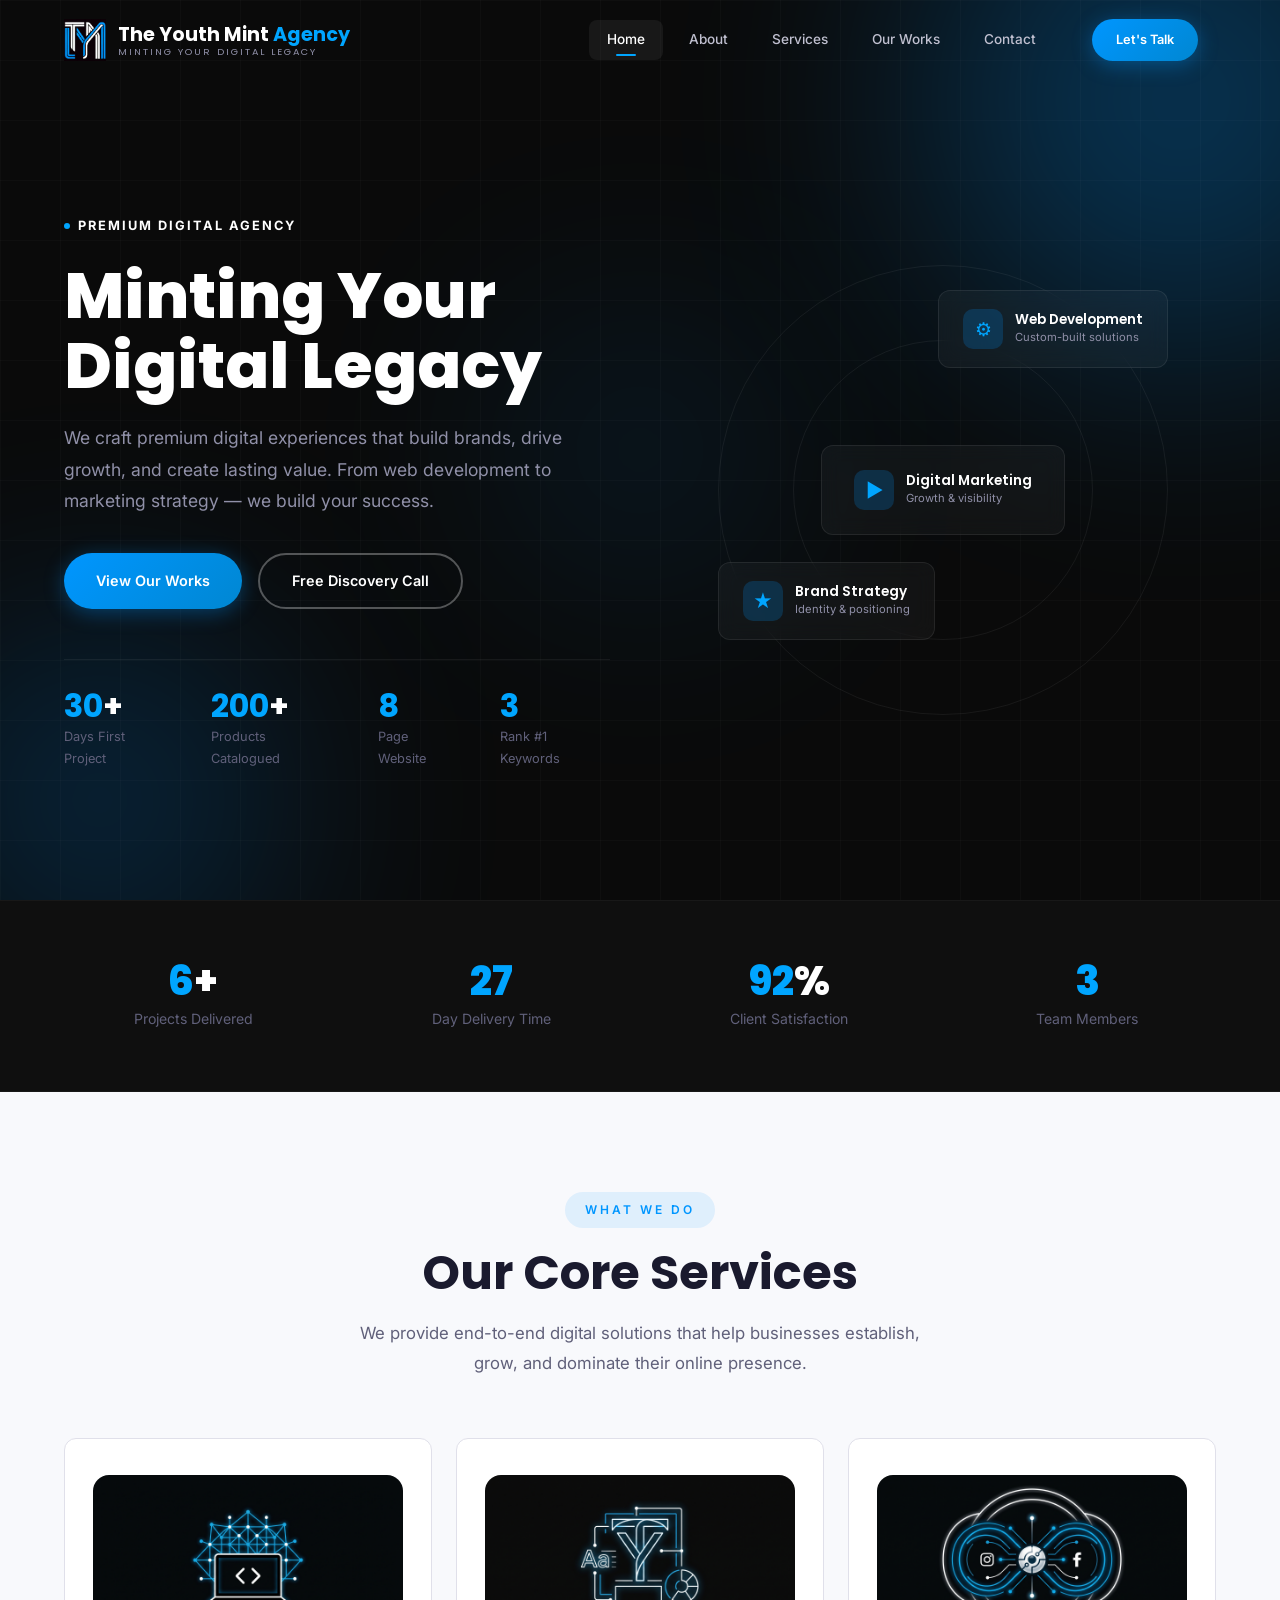
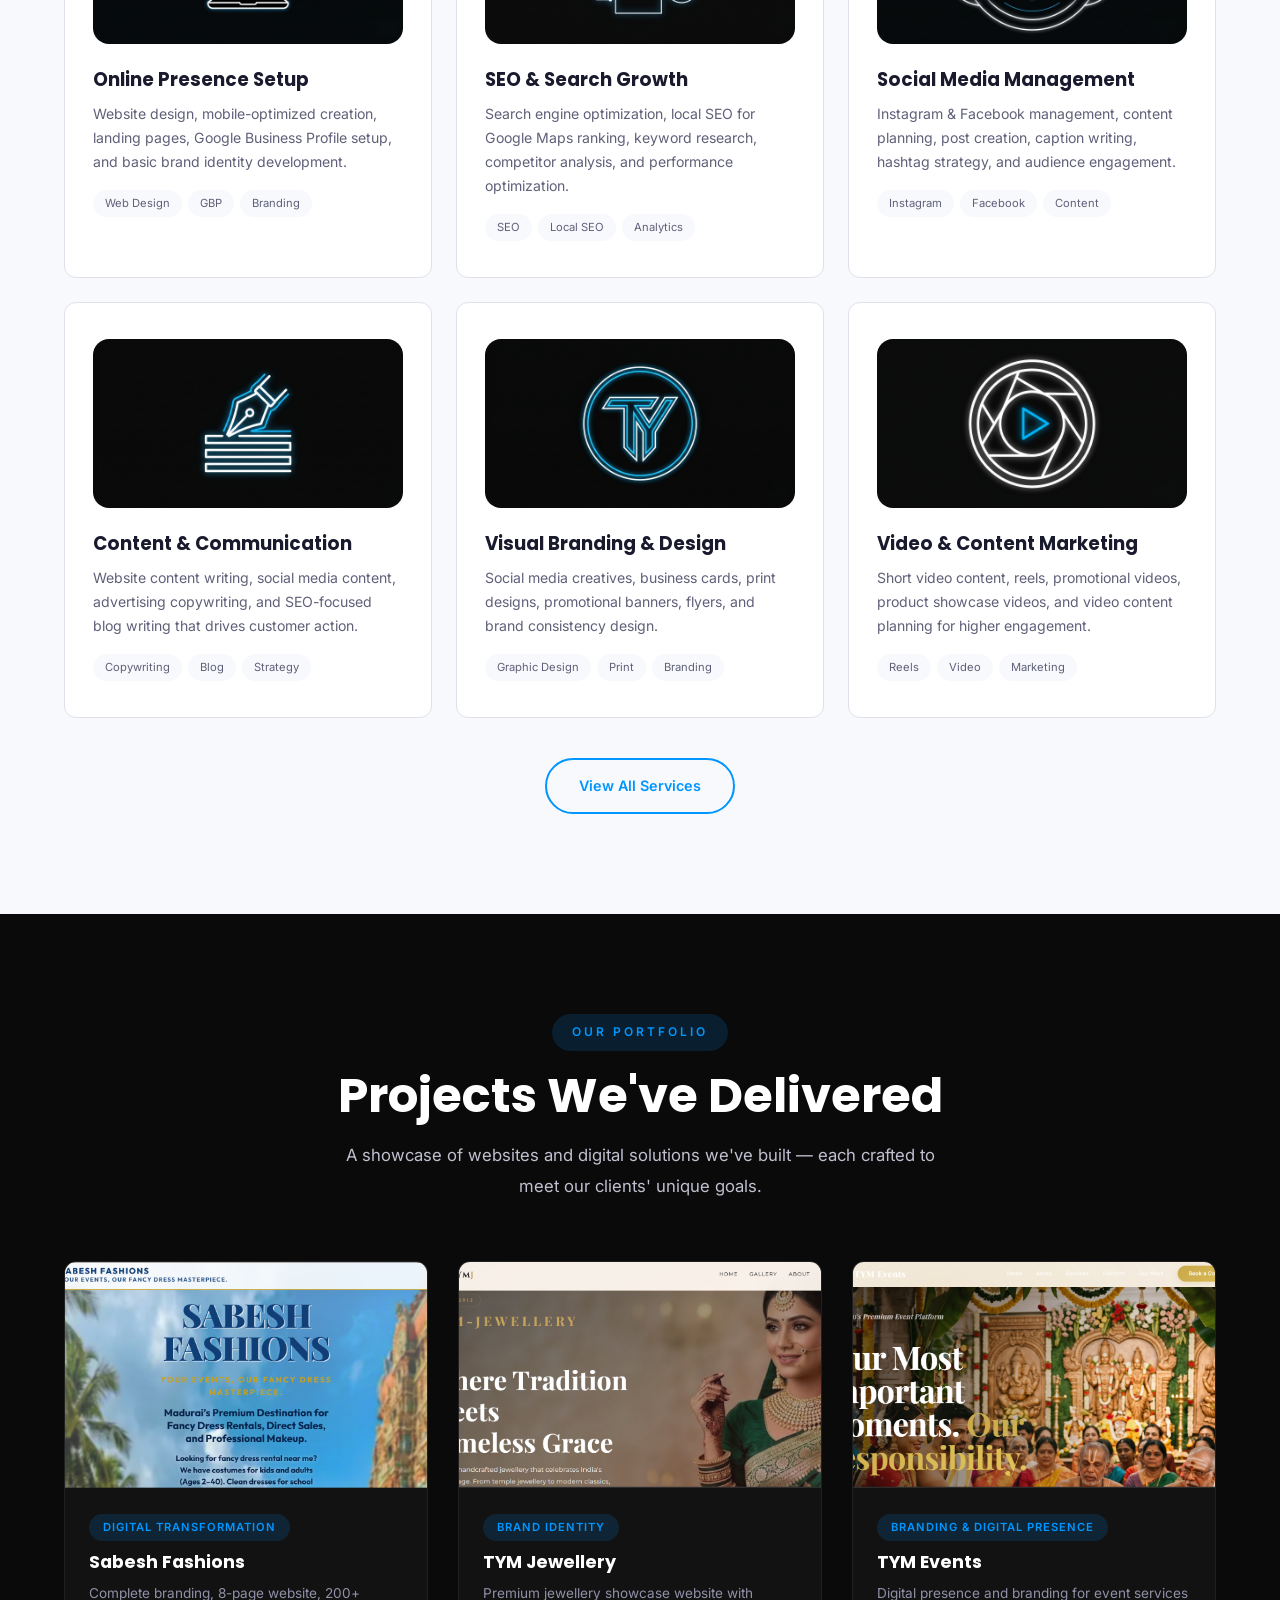
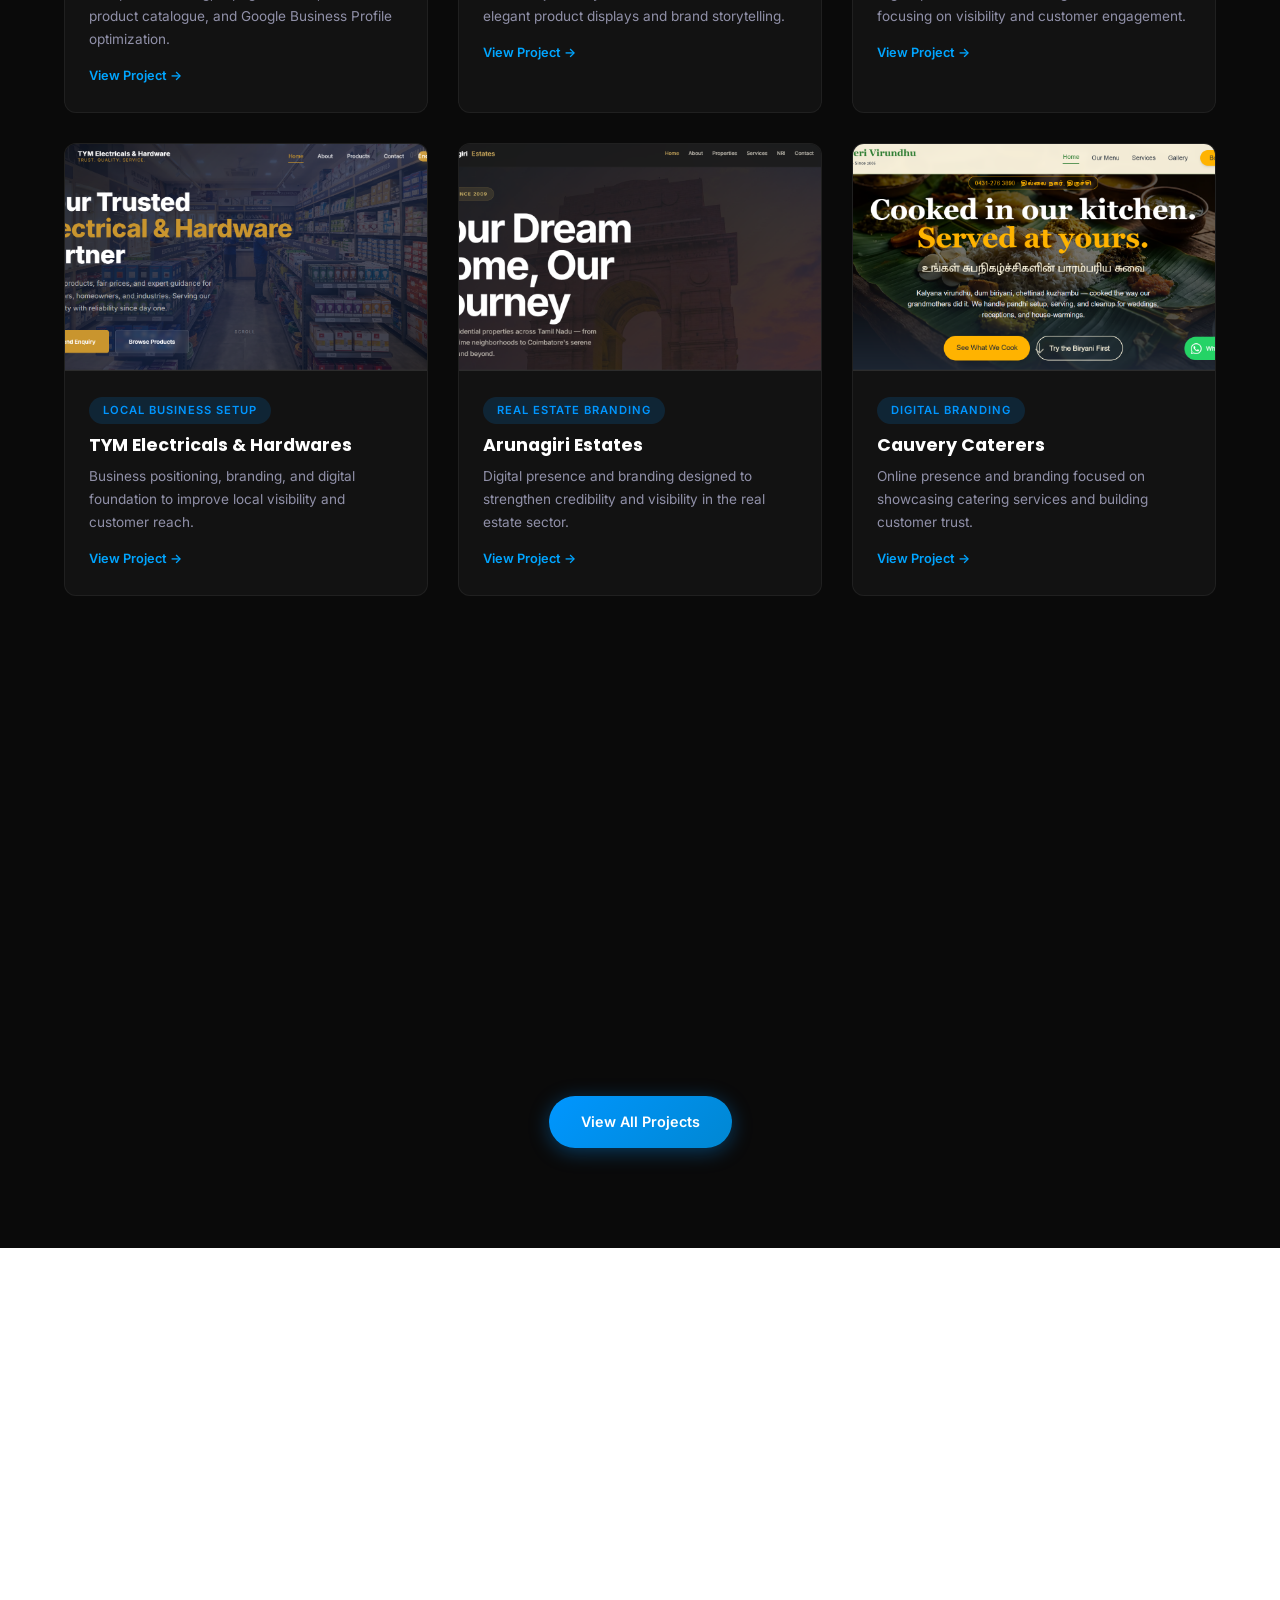
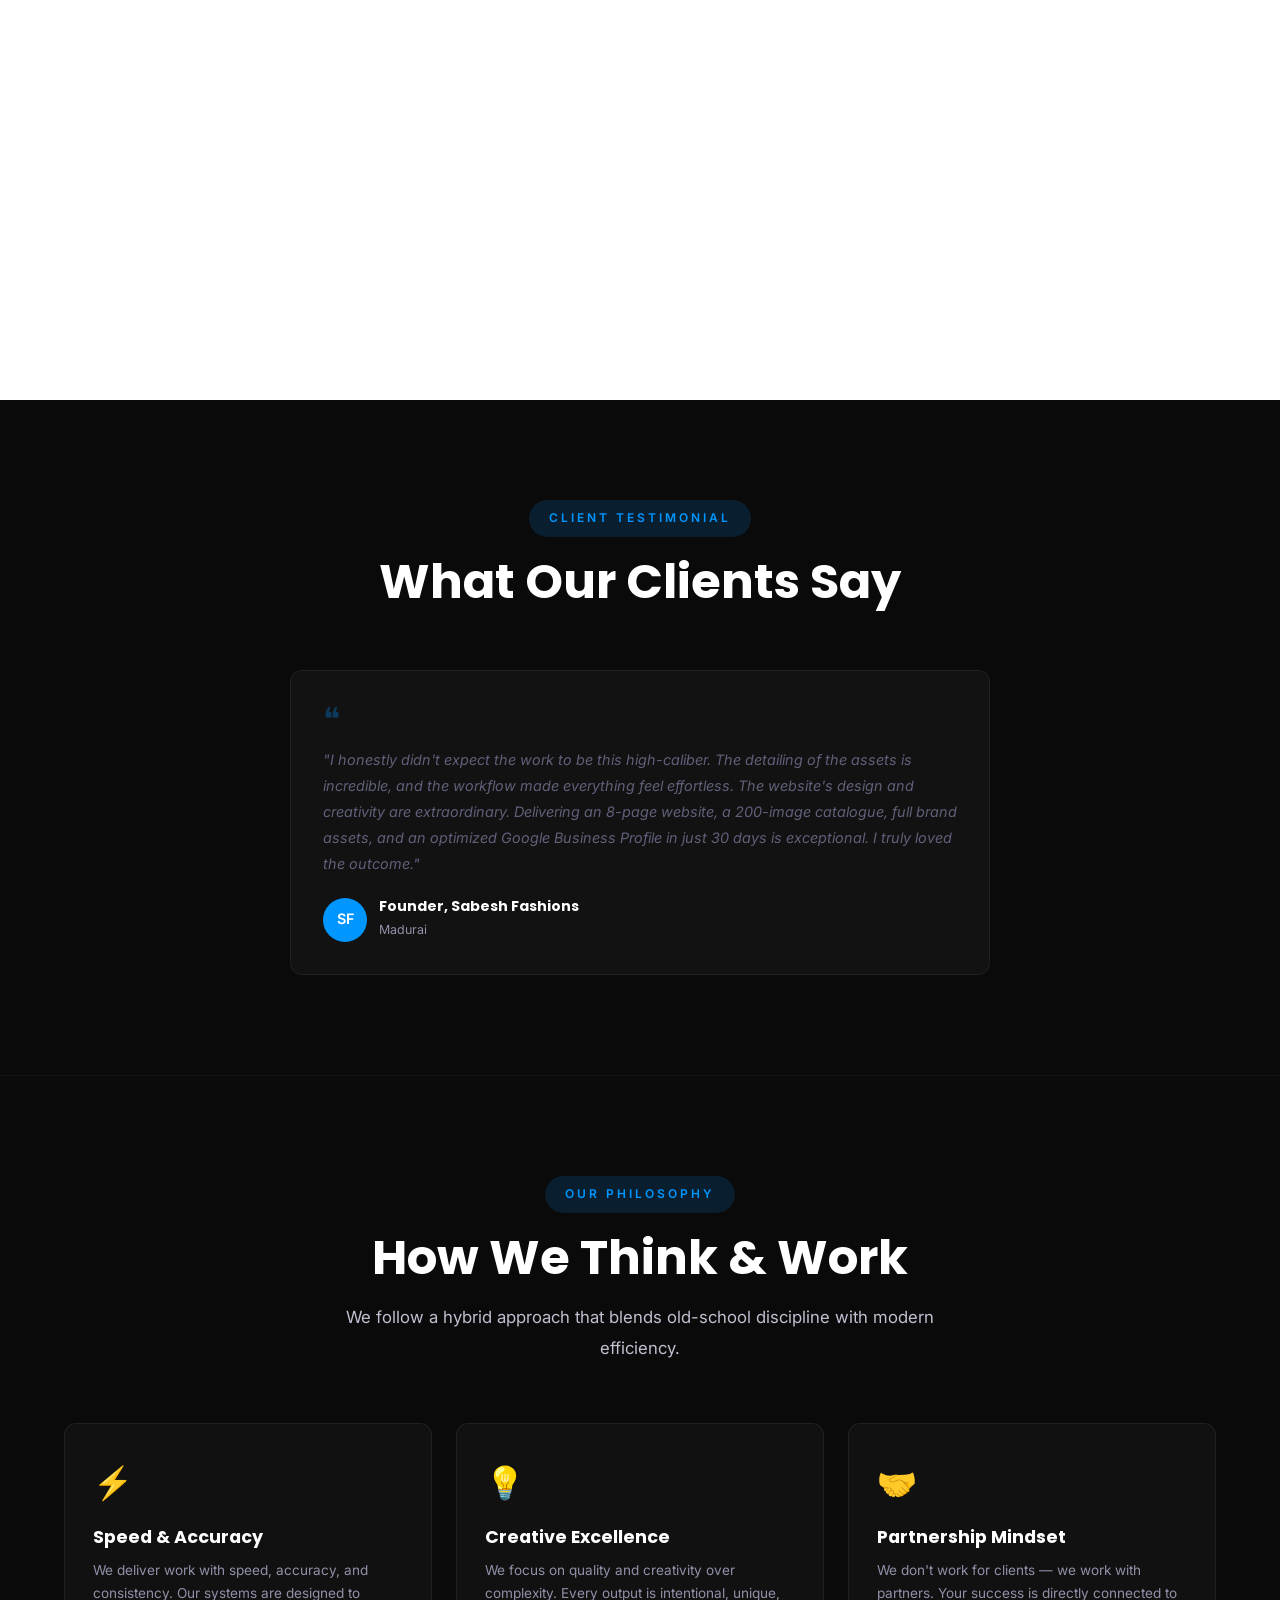
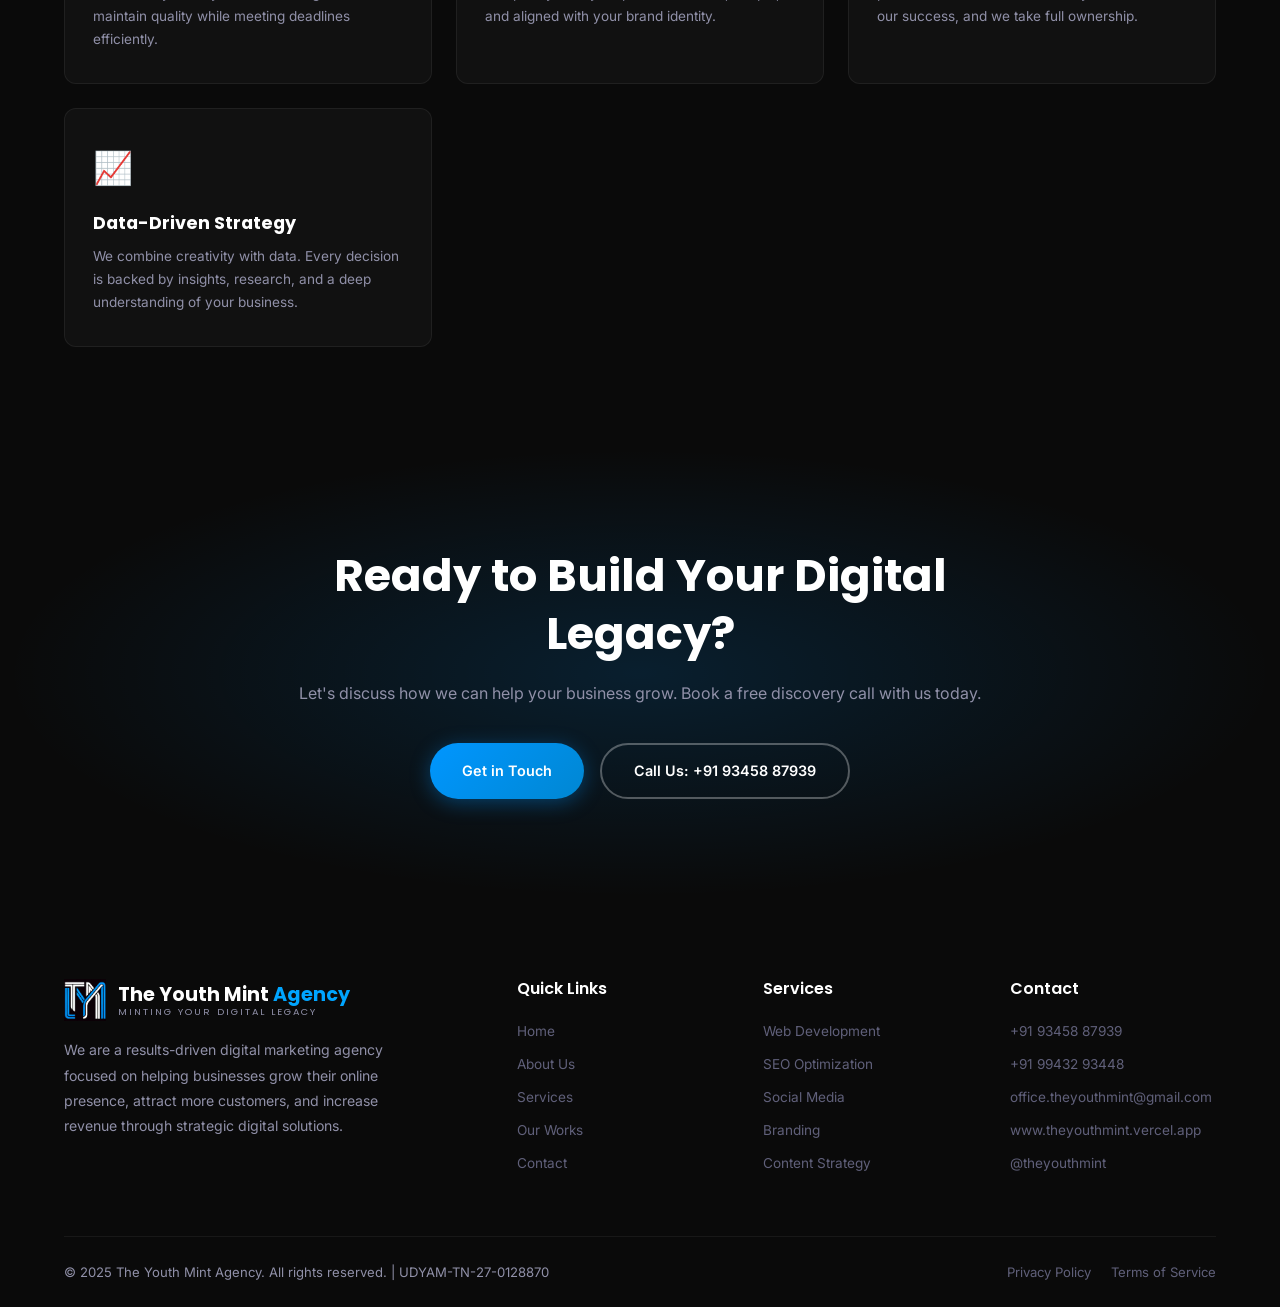
==== index.html @ 3af87781 "First Commit" ====
<!DOCTYPE html>
<html lang="en">
<head>
  <meta charset="UTF-8">
  <meta name="viewport" content="width=device-width, initial-scale=1.0">
  <title>The Youth Mint Agency | Minting Your Digital Legacy</title>
  <meta name="description" content="The Youth Mint Agency - Premium digital marketing, web development, branding, and SEO services. Minting your digital legacy with strategy and creativity.">
  <link rel="preconnect" href="https://fonts.googleapis.com">
  <link rel="preconnect" href="https://fonts.gstatic.com" crossorigin>
  <link href="https://fonts.googleapis.com/css2?family=Inter:wght@400;500;600;700&family=Poppins:wght@600;700;800&display=swap" rel="stylesheet">
  <link rel="stylesheet" href="css/style.css">
  <link rel="icon" href="images/favicon.png" type="image/png">
</head>
<body>

  <!-- Navigation -->
  <nav class="navbar" role="navigation" aria-label="Main navigation">
    <div class="container">
      <a href="index.html" class="nav-logo">
        <img src="images/tym-agency-logo.png" alt="The Youth Mint Agency Logo">
        <div class="nav-logo-text">
          The Youth Mint <span>Agency</span>
          <small>Minting Your Digital Legacy</small>
        </div>
      </a>
      <div class="nav-links">
        <a href="index.html" class="active">Home</a>
        <a href="about.html">About</a>
        <a href="services.html">Services</a>
        <a href="works.html">Our Works</a>
        <a href="contact.html">Contact</a>
        <a href="contact.html" class="nav-cta"><span class="btn btn-primary">Let's Talk</span></a>
      </div>
      <button class="nav-toggle" aria-label="Toggle navigation menu">
        <span></span>
        <span></span>
        <span></span>
      </button>
    </div>
  </nav>

  <!-- Hero Section -->
  <section class="hero" id="home">
    <div class="hero-bg">
      <div class="gradient-orb"></div>
      <div class="gradient-orb"></div>
      <div class="gradient-orb"></div>
    </div>
    <div class="hero-grid-overlay"></div>
    <div class="container">
      <div class="hero-content">
        <div class="hero-badge">
          <span class="dot"></span>
          Premium Digital Agency
        </div>
        <h1 class="hero-title">
          Minting Your<br>
          <span class="highlight">Digital Legacy</span>
        </h1>
        <p class="hero-desc">
          We craft premium digital experiences that build brands, drive growth, and create lasting value. From web development to marketing strategy — we build your success.
        </p>
        <div class="hero-actions">
          <a href="works.html" class="btn btn-primary">View Our Works</a>
          <a href="contact.html" class="btn btn-secondary">Free Discovery Call</a>
        </div>
        <div class="hero-stats">
          <div class="hero-stat">
            <h3><span class="count" data-target="30">0</span>+</h3>
            <p>Days First Project</p>
          </div>
          <div class="hero-stat">
            <h3><span class="count" data-target="200">0</span>+</h3>
            <p>Products Catalogued</p>
          </div>
          <div class="hero-stat">
            <h3><span class="count" data-target="8">0</span></h3>
            <p>Page Website</p>
          </div>
          <div class="hero-stat">
            <h3><span class="count" data-target="3">0</span></h3>
            <p>Rank #1 Keywords</p>
          </div>
        </div>
      </div>
      <div class="hero-visual">
        <div class="hero-visual-inner">
          <div class="hero-circle"></div>
          <div class="hero-circle"></div>
          <div class="floating-cards">
            <div class="floating-card">
              <div class="icon">&#9881;</div>
              <div class="info">
                <h4>Web Development</h4>
                <p>Custom-built solutions</p>
              </div>
            </div>
            <div class="floating-card">
              <div class="icon">&#9733;</div>
              <div class="info">
                <h4>Brand Strategy</h4>
                <p>Identity & positioning</p>
              </div>
            </div>
            <div class="floating-card">
              <div class="icon">&#9654;</div>
              <div class="info">
                <h4>Digital Marketing</h4>
                <p>Growth & visibility</p>
              </div>
            </div>
          </div>
        </div>
      </div>
    </div>
  </section>

  <!-- Stats Strip -->
  <section class="stats-strip">
    <div class="container">
      <div class="stats-grid">
        <div class="stat-item">
          <h3><span class="stat-number" data-target="7">0</span>+</h3>
          <p>Projects Delivered</p>
        </div>
        <div class="stat-item">
          <h3><span class="stat-number" data-target="30">0</span></h3>
          <p>Day Delivery Time</p>
        </div>
        <div class="stat-item">
          <h3><span class="stat-number" data-target="100">0</span>%</h3>
          <p>Client Satisfaction</p>
        </div>
        <div class="stat-item">
          <h3><span class="stat-number" data-target="4">0</span></h3>
          <p>Team Members</p>
        </div>
      </div>
    </div>
  </section>

  <!-- Services Overview -->
  <section class="section section-light" id="services-preview">
    <div class="container">
      <div class="section-header">
        <span class="section-tag">What We Do</span>
        <h2 class="section-title">Our Core Services</h2>
        <p class="section-subtitle">We provide end-to-end digital solutions that help businesses establish, grow, and dominate their online presence.</p>
      </div>
      <div class="services-grid">
        <div class="service-card animate">
          <div class="service-icon"><img src="images/service-web.png" alt="Web Development" style="width:100%;height:auto;display:block;"></div>
          <h3>Online Presence Setup</h3>
          <p>Website design, mobile-optimized creation, landing pages, Google Business Profile setup, and basic brand identity development.</p>
          <div class="service-tags">
            <span>Web Design</span>
            <span>GBP</span>
            <span>Branding</span>
          </div>
        </div>
        <div class="service-card animate">
          <div class="service-icon"><img src="images/service-seo.png" alt="SEO" style="width:100%;height:auto;display:block;"></div>
          <h3>SEO & Search Growth</h3>
          <p>Search engine optimization, local SEO for Google Maps ranking, keyword research, competitor analysis, and performance optimization.</p>
          <div class="service-tags">
            <span>SEO</span>
            <span>Local SEO</span>
            <span>Analytics</span>
          </div>
        </div>
        <div class="service-card animate">
          <div class="service-icon"><img src="images/service-social.png" alt="Social Media" style="width:100%;height:auto;display:block;"></div>
          <h3>Social Media Management</h3>
          <p>Instagram & Facebook management, content planning, post creation, caption writing, hashtag strategy, and audience engagement.</p>
          <div class="service-tags">
            <span>Instagram</span>
            <span>Facebook</span>
            <span>Content</span>
          </div>
        </div>
        <div class="service-card animate">
          <div class="service-icon"><img src="images/service-content.png" alt="Content Strategy" style="width:100%;height:auto;display:block;"></div>
          <h3>Content & Communication</h3>
          <p>Website content writing, social media content, advertising copywriting, and SEO-focused blog writing that drives customer action.</p>
          <div class="service-tags">
            <span>Copywriting</span>
            <span>Blog</span>
            <span>Strategy</span>
          </div>
        </div>
        <div class="service-card animate">
          <div class="service-icon"><img src="images/service-branding.png" alt="Branding" style="width:100%;height:auto;display:block;"></div>
          <h3>Visual Branding & Design</h3>
          <p>Social media creatives, business cards, print designs, promotional banners, flyers, and brand consistency design.</p>
          <div class="service-tags">
            <span>Graphic Design</span>
            <span>Print</span>
            <span>Branding</span>
          </div>
        </div>
        <div class="service-card animate">
          <div class="service-icon"><img src="images/service-video.png" alt="Video Marketing" style="width:100%;height:auto;display:block;"></div>
          <h3>Video & Content Marketing</h3>
          <p>Short video content, reels, promotional videos, product showcase videos, and video content planning for higher engagement.</p>
          <div class="service-tags">
            <span>Reels</span>
            <span>Video</span>
            <span>Marketing</span>
          </div>
        </div>
      </div>
      <div style="text-align: center; margin-top: 40px;">
        <a href="services.html" class="btn btn-outline">View All Services</a>
      </div>
    </div>
  </section>

  <!-- Projects Preview -->
  <section class="section section-dark">
    <div class="container">
      <div class="section-header">
        <span class="section-tag">Our Portfolio</span>
        <h2 class="section-title">Projects We've Delivered</h2>
        <p class="section-subtitle">A showcase of websites and digital solutions we've built — each crafted to meet our clients' unique goals.</p>
      </div>
      <div class="works-grid">

        <a href="https://sabeshfashions.in/" target="_blank" rel="noopener" class="work-card animate" style="display:block;text-decoration:none;color:inherit;">
          <div class="work-card-image">
            <img src="images/project-sabesh.png" alt="Sabesh Fashions">
          </div>
          <div class="work-card-body">
            <span class="work-category">Digital Transformation</span>
            <h3>Sabesh Fashions</h3>
            <p>Complete branding, 8-page website, 200+ product catalogue, and Google Business Profile optimization.</p>
            <span class="project-link">View Project &rarr;</span>
          </div>
        </a>

        <a href="https://tym-jewels.vercel.app/" target="_blank" rel="noopener" class="work-card animate" style="display:block;text-decoration:none;color:inherit;">
          <div class="work-card-image">
            <img src="images/project-tymjewellery.png" alt="TYM Jewellery">
          </div>
          <div class="work-card-body">
            <span class="work-category">Brand Identity</span>
            <h3>TYM Jewellery</h3>
            <p>Premium jewellery showcase website with elegant product displays and brand storytelling.</p>
            <span class="project-link">View Project &rarr;</span>
          </div>
        </a>

        <a href="https://tym-events-2026.vercel.app/" target="_blank" rel="noopener" class="work-card animate" style="display:block;text-decoration:none;color:inherit;">
          <div class="work-card-image">
            <img src="images/project-tymevents.png" alt="TYM Events">
          </div>
          <div class="work-card-body">
            <span class="work-category">Branding &amp; Digital Presence</span>
            <h3>TYM Events</h3>
            <p>Digital presence and branding for event services focusing on visibility and customer engagement.</p>
            <span class="project-link">View Project &rarr;</span>
          </div>
        </a>

        <a href="https://tym-hardware.vercel.app/" target="_blank" rel="noopener" class="work-card animate" style="display:block;text-decoration:none;color:inherit;">
          <div class="work-card-image">
            <img src="images/project-electricals.png" alt="TYM Electricals &amp; Hardwares">
          </div>
          <div class="work-card-body">
            <span class="work-category">Local Business Setup</span>
            <h3>TYM Electricals &amp; Hardwares</h3>
            <p>Business positioning, branding, and digital foundation to improve local visibility and customer reach.</p>
            <span class="project-link">View Project &rarr;</span>
          </div>
        </a>

        <a href="https://arunagiri-estates.vercel.app/" target="_blank" rel="noopener" class="work-card animate" style="display:block;text-decoration:none;color:inherit;">
          <div class="work-card-image">
            <img src="images/project-arunagiri.png" alt="Arunagiri Estates">
          </div>
          <div class="work-card-body">
            <span class="work-category">Real Estate Branding</span>
            <h3>Arunagiri Estates</h3>
            <p>Digital presence and branding designed to strengthen credibility and visibility in the real estate sector.</p>
            <span class="project-link">View Project &rarr;</span>
          </div>
        </a>

        <a href="https://tier1-silk.vercel.app/" target="_blank" rel="noopener" class="work-card animate" style="display:block;text-decoration:none;color:inherit;">
          <div class="work-card-image">
            <img src="images/project-kaveri.png" alt="Cauvery Caterers">
          </div>
          <div class="work-card-body">
            <span class="work-category">Digital Branding</span>
            <h3>Cauvery Caterers</h3>
            <p>Online presence and branding focused on showcasing catering services and building customer trust.</p>
            <span class="project-link">View Project &rarr;</span>
          </div>
        </a>

        <a href="https://multicuisine-restaurant.vercel.app/" target="_blank" rel="noopener" class="work-card animate" style="display:block;text-decoration:none;color:inherit;">
          <div class="work-card-image">
            <img src="images/project-restaurant.png" alt="Multi-Cuisine Restaurant">
          </div>
          <div class="work-card-body">
            <span class="work-category">Marketing Strategy</span>
            <h3>Multi-Cuisine Restaurant</h3>
            <p>Brand-focused digital solutions for improved online discoverability and customer engagement.</p>
            <span class="project-link">View Project &rarr;</span>
          </div>
        </a>

        <a href="https://elias-portfolio-zeta.vercel.app/" target="_blank" rel="noopener" class="work-card animate" style="display:block;text-decoration:none;color:inherit;">
          <div class="work-card-image">
            <img src="images/project-portfolio.png" alt="Elias Portfolio">
          </div>
          <div class="work-card-body">
            <span class="work-category">Personal Branding</span>
            <h3>Elias Portfolio</h3>
            <p>Personal portfolio website showcasing skills, projects, and professional identity.</p>
            <span class="project-link">View Project &rarr;</span>
          </div>
        </a>

      </div>
      <div style="text-align:center;margin-top:40px;">
        <a href="works.html" class="btn btn-primary">View All Projects</a>
      </div>
    </div>
  </section>

  <!-- About Preview -->
  <section class="section">
    <div class="container">
      <div class="about-grid">
        <div class="about-image animate-left">
          <img src="images/about-hero-page.jpg" alt="The Youth Mint Agency">
          <div class="about-image-overlay"></div>
          <div class="experience-badge">
            <h3>2025</h3>
            <p>Founded with Purpose</p>
          </div>
        </div>
        <div class="about-text animate-right">
          <span class="section-tag">About Us</span>
          <h2>We Build Brands That Matter</h2>
          <p>
            We are a results-driven digital marketing agency focused on helping businesses grow their online presence, attract more customers, and increase revenue through strategic digital solutions.
          </p>
          <p>
            Our journey began with a simple but uncompromising belief: <strong>talent matters more than titles.</strong> We combine modern opportunities with old-school economic principles — where individuals take ownership, contribute to each other's growth, and build sustainable ecosystems together.
          </p>
          <div class="about-features">
            <div class="about-feature"><span class="check">&#10003;</span> Partnership-Driven Approach</div>
            <div class="about-feature"><span class="check">&#10003;</span> Custom-Coded Solutions</div>
            <div class="about-feature"><span class="check">&#10003;</span> Results-Focused Execution</div>
            <div class="about-feature"><span class="check">&#10003;</span> Transparent Communication</div>
          </div>
          <div style="margin-top:28px;">
            <a href="about.html" class="btn btn-outline">Learn More About Us</a>
          </div>
        </div>
      </div>
    </div>
  </section>

  <!-- Testimonial -->
  <section class="section section-dark">
    <div class="container">
      <div class="section-header">
        <span class="section-tag">Client Testimonial</span>
        <h2 class="section-title">What Our Clients Say</h2>
      </div>
      <div style="max-width:700px;margin:0 auto;">
        <div class="testimonial-card" style="background:var(--dark-card);border-color:rgba(255,255,255,0.06);">
          <div class="quote">&#10077;</div>
          <p>"I honestly didn't expect the work to be this high-caliber. The detailing of the assets is incredible, and the workflow made everything feel effortless. The website's design and creativity are extraordinary. Delivering an 8-page website, a 200-image catalogue, full brand assets, and an optimized Google Business Profile in just 30 days is exceptional. I truly loved the outcome."</p>
          <div class="author">
            <div class="avatar">SF</div>
            <div class="info">
              <h4 style="color:var(--light);">Founder, Sabesh Fashions</h4>
              <span style="color:var(--gray-400);">Madurai</span>
            </div>
          </div>
        </div>
      </div>
    </div>
  </section>

  <!-- Philosophy Preview -->
  <section class="section section-dark" style="border-top:1px solid rgba(255,255,255,0.04);">
    <div class="container">
      <div class="section-header">
        <span class="section-tag">Our Philosophy</span>
        <h2 class="section-title">How We Think & Work</h2>
        <p class="section-subtitle">We follow a hybrid approach that blends old-school discipline with modern efficiency.</p>
      </div>
      <div class="philosophy-grid">
        <div class="philosophy-card animate">
          <div class="icon">&#9889;</div>
          <h3>Speed & Accuracy</h3>
          <p>We deliver work with speed, accuracy, and consistency. Our systems are designed to maintain quality while meeting deadlines efficiently.</p>
        </div>
        <div class="philosophy-card animate">
          <div class="icon">&#128161;</div>
          <h3>Creative Excellence</h3>
          <p>We focus on quality and creativity over complexity. Every output is intentional, unique, and aligned with your brand identity.</p>
        </div>
        <div class="philosophy-card animate">
          <div class="icon">&#129309;</div>
          <h3>Partnership Mindset</h3>
          <p>We don't work for clients — we work with partners. Your success is directly connected to our success, and we take full ownership.</p>
        </div>
        <div class="philosophy-card animate">
          <div class="icon">&#128200;</div>
          <h3>Data-Driven Strategy</h3>
          <p>We combine creativity with data. Every decision is backed by insights, research, and a deep understanding of your business.</p>
        </div>
      </div>
    </div>
  </section>

  <!-- CTA Section -->
  <section class="cta-section">
    <div class="container">
      <div class="cta-content">
        <h2>Ready to Build Your Digital Legacy?</h2>
        <p>Let's discuss how we can help your business grow. Book a free discovery call with us today.</p>
        <div class="cta-actions">
          <a href="contact.html" class="btn btn-primary">Get in Touch</a>
          <a href="tel:+919345887939" class="btn btn-secondary">Call Us: +91 93458 87939</a>
        </div>
      </div>
    </div>
  </section>

  <!-- Footer -->
  <footer class="footer">
    <div class="container">
      <div class="footer-grid">
        <div class="footer-brand">
          <a href="index.html" class="nav-logo" style="justify-content:flex-start;">
            <img src="images/tym-agency-logo.png" alt="The Youth Mint Agency Logo">
            <div class="nav-logo-text">
              The Youth Mint <span>Agency</span>
              <small>Minting Your Digital Legacy</small>
            </div>
          </a>
          <p>We are a results-driven digital marketing agency focused on helping businesses grow their online presence, attract more customers, and increase revenue through strategic digital solutions.</p>
        </div>
        <div>
          <h4>Quick Links</h4>
          <div class="footer-links">
            <a href="index.html">Home</a>
            <a href="about.html">About Us</a>
            <a href="services.html">Services</a>
            <a href="works.html">Our Works</a>
            <a href="contact.html">Contact</a>
          </div>
        </div>
        <div>
          <h4>Services</h4>
          <div class="footer-links">
            <a href="services.html">Web Development</a>
            <a href="services.html">SEO Optimization</a>
            <a href="services.html">Social Media</a>
            <a href="services.html">Branding</a>
            <a href="services.html">Content Strategy</a>
          </div>
        </div>
        <div>
          <h4>Contact</h4>
          <div class="footer-links">
            <a href="tel:+919345887939">+91 93458 87939</a>
            <a href="tel:+919943293448">+91 99432 93448</a>
            <a href="mailto:office.theyouthmint@gmail.com">office.theyouthmint@gmail.com</a>
            <a href="https://www.theyouthmint.vercel.app" target="_blank">www.theyouthmint.vercel.app</a>
            <a href="https://instagram.com/theyouthmint" target="_blank">@theyouthmint</a>
          </div>
        </div>
      </div>
      <div class="footer-bottom">
        <p>&copy; 2025 The Youth Mint Agency. All rights reserved. | UDYAM-TN-27-0128870</p>
        <div class="footer-bottom-links">
          <a href="#">Privacy Policy</a>
          <a href="#">Terms of Service</a>
        </div>
      </div>
    </div>
  </footer>

  <script src="js/main.js"></script>
</body>
</html>
---- css/style.css ----
/* ============================================
   THE YOUTH MINT AGENCY - Corporate Website
   ============================================ */

/* ----- CSS Variables / Theme ----- */
:root {
  --primary: #0096FF;
  --primary-dark: #0087D2;
  --primary-light: #00A5FF;
  --primary-glow: rgba(0, 150, 255, 0.35);
  --secondary: #0078D2;
  --secondary-light: #0096F0;
  --dark: #0A0A0A;
  --dark-alt: #0F0F0F;
  --dark-card: #121212;
  --dark-surface: #181818;
  --light: #ffffff;
  --light-off: #f8f9fc;
  --gray-100: #f0f0f5;
  --gray-200: #e0e0ea;
  --gray-300: #c0c0d0;
  --gray-400: #9090a8;
  --gray-500: #60607a;
  --gray-600: #40405a;
  --text-dark: #1a1a2e;
  --text-light: #e8e8f0;
  --text-muted: #8888a8;
  --font-heading: 'Poppins', sans-serif;
  --font-body: 'Inter', -apple-system, BlinkMacSystemFont, sans-serif;
  --transition: all 0.4s cubic-bezier(0.25, 0.46, 0.45, 0.94);
  --shadow-sm: 0 2px 8px rgba(0, 0, 0, 0.08);
  --shadow-md: 0 8px 30px rgba(0, 0, 0, 0.12);
  --shadow-lg: 0 20px 60px rgba(0, 0, 0, 0.15);
  --shadow-xl: 0 30px 80px rgba(0, 0, 0, 0.2);
  --radius-sm: 6px;
  --radius-md: 12px;
  --radius-lg: 20px;
  --radius-xl: 28px;
  --max-width: 1200px;
  --nav-height: 80px;
}

/* ----- Reset & Base ----- */
*, *::before, *::after {
  margin: 0;
  padding: 0;
  box-sizing: border-box;
}

html {
  scroll-behavior: smooth;
  overflow-x: hidden;
}

body {
  font-family: var(--font-body);
  color: var(--text-dark);
  background: var(--light);
  line-height: 1.7;
  -webkit-font-smoothing: antialiased;
  -moz-osx-font-smoothing: grayscale;
  overflow-x: hidden;
}

img {
  max-width: 100%;
  height: auto;
  display: block;
}

a {
  text-decoration: none;
  color: inherit;
  transition: var(--transition);
}

ul {
  list-style: none;
}

.container {
  width: 100%;
  max-width: var(--max-width);
  margin: 0 auto;
  padding: 0 24px;
}

.section {
  padding: 100px 0;
}

.section-dark {
  background: var(--dark);
  color: var(--text-light);
}

.section-light {
  background: var(--light-off);
}

.section-header {
  text-align: center;
  margin-bottom: 60px;
}

.section-tag {
  display: inline-block;
  font-size: 0.75rem;
  font-weight: 600;
  letter-spacing: 3px;
  text-transform: uppercase;
  color: var(--primary);
  background: rgba(0, 150, 255, 0.1);
  padding: 8px 20px;
  border-radius: 50px;
  margin-bottom: 16px;
}

.section-dark .section-tag {
  background: rgba(0, 150, 255, 0.15);
}

.section-title {
  font-family: var(--font-heading);
  font-size: clamp(2rem, 4vw, 3rem);
  font-weight: 700;
  line-height: 1.2;
  color: var(--text-dark);
  margin-bottom: 16px;
}

.section-dark .section-title {
  color: var(--light);
}

.section-subtitle {
  font-size: 1.05rem;
  color: var(--gray-500);
  max-width: 600px;
  margin: 0 auto;
  line-height: 1.8;
}

.section-dark .section-subtitle {
  color: var(--gray-300);
}

/* ----- Typography ----- */
h1, h2, h3, h4, h5, h6 {
  font-family: var(--font-heading);
  font-weight: 700;
  line-height: 1.3;
}

/* ----- Buttons ----- */
.btn {
  display: inline-flex;
  align-items: center;
  gap: 10px;
  font-family: var(--font-body);
  font-size: 0.9rem;
  font-weight: 600;
  padding: 14px 32px;
  border-radius: 50px;
  border: none;
  cursor: pointer;
  transition: var(--transition);
  position: relative;
  overflow: hidden;
}

.btn-primary {
  background: linear-gradient(135deg, var(--primary), var(--primary-dark));
  color: var(--light);
  box-shadow: 0 4px 20px var(--primary-glow);
}

.btn-primary:hover {
  transform: translateY(-3px);
  box-shadow: 0 8px 30px rgba(0, 150, 255, 0.4);
}

.btn-secondary {
  background: transparent;
  color: var(--light);
  border: 2px solid rgba(255, 255, 255, 0.3);
}

.btn-secondary:hover {
  border-color: var(--primary);
  background: rgba(0, 150, 255, 0.1);
  transform: translateY(-3px);
}

.btn-outline {
  background: transparent;
  color: var(--primary);
  border: 2px solid var(--primary);
}

.btn-outline:hover {
  background: var(--primary);
  color: var(--light);
  transform: translateY(-3px);
  box-shadow: 0 8px 30px var(--primary-glow);
}

/* ----- Navigation ----- */
.navbar {
  position: fixed;
  top: 0;
  left: 0;
  width: 100%;
  z-index: 1000;
  padding: 0 24px;
  height: var(--nav-height);
  transition: var(--transition);
}

.navbar.scrolled {
  background: rgba(10, 10, 10, 0.95);
  backdrop-filter: blur(20px);
  -webkit-backdrop-filter: blur(20px);
  box-shadow: 0 2px 30px rgba(0, 0, 0, 0.3);
}

.navbar .container {
  display: flex;
  align-items: center;
  justify-content: space-between;
  height: 100%;
  max-width: var(--max-width);
}

.nav-logo {
  display: flex;
  align-items: center;
  gap: 12px;
  z-index: 1001;
}

.nav-logo img {
  height: 42px;
  width: auto;
}

.nav-logo-text {
  font-family: var(--font-heading);
  font-size: 1.2rem;
  font-weight: 700;
  color: var(--light);
  line-height: 1.2;
}

.nav-logo-text span {
  color: var(--primary-light);
}

.nav-logo-text small {
  display: block;
  font-size: 0.6rem;
  font-weight: 400;
  letter-spacing: 2px;
  text-transform: uppercase;
  color: var(--gray-400);
}

.nav-links {
  display: flex;
  align-items: center;
  gap: 8px;
}

.nav-links a {
  font-size: 0.85rem;
  font-weight: 500;
  color: var(--gray-300);
  padding: 8px 18px;
  border-radius: 8px;
  position: relative;
  transition: var(--transition);
}

.nav-links a:hover,
.nav-links a.active {
  color: var(--light);
  background: rgba(255, 255, 255, 0.06);
}

.nav-links a.active::after {
  content: '';
  position: absolute;
  bottom: 4px;
  left: 50%;
  transform: translateX(-50%);
  width: 20px;
  height: 2px;
  background: var(--primary-light);
  border-radius: 2px;
}

.nav-cta {
  margin-left: 12px;
}

.nav-cta .btn {
  padding: 10px 24px;
  font-size: 0.8rem;
}

.nav-toggle {
  display: none;
  flex-direction: column;
  gap: 5px;
  cursor: pointer;
  z-index: 1001;
  background: none;
  border: none;
  padding: 4px;
}

.nav-toggle span {
  display: block;
  width: 24px;
  height: 2px;
  background: var(--light);
  border-radius: 2px;
  transition: var(--transition);
}

.nav-toggle.active span:nth-child(1) {
  transform: rotate(45deg) translate(5px, 5px);
}

.nav-toggle.active span:nth-child(2) {
  opacity: 0;
}

.nav-toggle.active span:nth-child(3) {
  transform: rotate(-45deg) translate(5px, -5px);
}

/* ----- Hero Section ----- */
.hero {
  position: relative;
  min-height: 100vh;
  display: flex;
  align-items: center;
  background: var(--dark);
  overflow: hidden;
  padding-top: var(--nav-height);
}

.hero-bg {
  position: absolute;
  inset: 0;
  z-index: 0;
}

.hero-bg .gradient-orb {
  position: absolute;
  border-radius: 50%;
  filter: blur(120px);
  opacity: 0.4;
  animation: orbFloat 20s ease-in-out infinite;
}

.hero-bg .gradient-orb:nth-child(1) {
  width: 600px;
  height: 600px;
  background: radial-gradient(circle, var(--primary), transparent);
  top: -200px;
  right: -200px;
  animation-delay: 0s;
}

.hero-bg .gradient-orb:nth-child(2) {
  width: 400px;
  height: 400px;
  background: radial-gradient(circle, var(--secondary), transparent);
  bottom: -100px;
  left: -100px;
  animation-delay: -7s;
}

.hero-bg .gradient-orb:nth-child(3) {
  width: 300px;
  height: 300px;
  background: radial-gradient(circle, rgba(0, 150, 255, 0.5), transparent);
  top: 50%;
  left: 50%;
  transform: translate(-50%, -50%);
  animation-delay: -14s;
}

.hero-grid-overlay {
  position: absolute;
  inset: 0;
  background-image:
    linear-gradient(rgba(255, 255, 255, 0.02) 1px, transparent 1px),
    linear-gradient(90deg, rgba(255, 255, 255, 0.02) 1px, transparent 1px);
  background-size: 60px 60px;
  z-index: 1;
}

.hero .container {
  position: relative;
  z-index: 2;
  display: grid;
  grid-template-columns: 1fr 1fr;
  gap: 60px;
  align-items: center;
}

.hero-content {
  max-width: 600px;
}

.hero-badge {
  display: inline-flex;
  align-items: center;
  gap: 8px;
  font-size: 0.8rem;
  font-weight: 700;
  letter-spacing: 2px;
  text-transform: uppercase;
  color: var(--light);
  margin-bottom: 24px;
}

.hero-badge .dot {
  width: 6px;
  height: 6px;
  background: var(--primary-light);
  border-radius: 50%;
  animation: pulse-dot 2s infinite;
}

.hero-title {
  font-size: clamp(2.5rem, 5vw, 4rem);
  font-weight: 800;
  line-height: 1.1;
  color: var(--light);
  margin-bottom: 20px;
}

.hero-title .highlight {
  color: var(--light);
}

.hero-desc {
  font-size: 1.1rem;
  color: var(--gray-400);
  line-height: 1.8;
  margin-bottom: 36px;
  max-width: 520px;
}

.hero-actions {
  display: flex;
  gap: 16px;
  flex-wrap: wrap;
}

.hero-stats {
  display: flex;
  gap: 40px;
  margin-top: 50px;
  padding-top: 30px;
  border-top: 1px solid rgba(255, 255, 255, 0.06);
}

.hero-stat h3 {
  font-size: 2rem;
  font-weight: 700;
  color: var(--light);
  line-height: 1;
}

.hero-stat h3 span {
  color: var(--primary-light);
}

.hero-stat p {
  font-size: 0.8rem;
  color: var(--gray-500);
  margin-top: 4px;
}

.hero-visual {
  display: flex;
  justify-content: center;
  align-items: center;
  position: relative;
}

.hero-visual-inner {
  position: relative;
  width: 100%;
  max-width: 500px;
  aspect-ratio: 1;
}

.floating-cards {
  position: relative;
  width: 100%;
  height: 100%;
}

.floating-card {
  position: absolute;
  background: rgba(255, 255, 255, 0.04);
  backdrop-filter: blur(10px);
  border: 1px solid rgba(255, 255, 255, 0.08);
  border-radius: var(--radius-md);
  padding: 18px 24px;
  display: flex;
  align-items: center;
  gap: 12px;
  animation: float 6s ease-in-out infinite;
  width: fit-content;
}

.floating-card .icon {
  width: 40px;
  height: 40px;
  border-radius: 10px;
  display: flex;
  align-items: center;
  justify-content: center;
  font-size: 1.2rem;
  flex-shrink: 0;
}

.floating-card .icon {
  background: rgba(0, 150, 255, 0.2);
  color: var(--primary-light);
}

.floating-card .info h4 {
  font-size: 0.85rem;
  color: var(--light);
  font-weight: 600;
}

.floating-card .info p {
  font-size: 0.7rem;
  color: var(--gray-400);
}

.floating-card:nth-child(1) {
  top: 10%;
  right: 5%;
  animation-delay: 0s;
}

.floating-card:nth-child(2) {
  bottom: 20%;
  left: 5%;
  animation-delay: -2s;
}

.floating-card:nth-child(3) {
  top: 50%;
  left: 50%;
  transform: translate(-50%, -50%);
  animation-delay: -4s;
  padding: 24px 32px;
}

.hero-circle {
  position: absolute;
  border-radius: 50%;
  border: 1px solid rgba(255, 255, 255, 0.06);
  animation: spin 30s linear infinite;
}

.hero-circle:nth-child(1) {
  width: 300px;
  height: 300px;
  top: 50%;
  left: 50%;
  transform: translate(-50%, -50%);
}

.hero-circle:nth-child(2) {
  width: 450px;
  height: 450px;
  top: 50%;
  left: 50%;
  transform: translate(-50%, -50%);
  animation-direction: reverse;
  animation-duration: 40s;
}

/* ----- Services Section ----- */
.services-grid {
  display: grid;
  grid-template-columns: repeat(auto-fill, minmax(280px, 1fr));
  gap: 24px;
}

.service-card {
  background: var(--light);
  border: 1px solid var(--gray-200);
  border-radius: var(--radius-md);
  padding: 36px 28px;
  transition: var(--transition);
  position: relative;
  overflow: hidden;
  cursor: default;
}

.service-card::before {
  content: '';
  position: absolute;
  top: 0;
  left: 0;
  width: 100%;
  height: 3px;
  background: linear-gradient(90deg, var(--primary), var(--primary-light));
  transform: scaleX(0);
  transform-origin: left;
  transition: var(--transition);
}

.service-card:hover {
  transform: translateY(-6px);
  box-shadow: 0 20px 60px rgba(0, 150, 255, 0.12);
  border-color: rgba(0, 150, 255, 0.15);
}

.service-card:hover::before {
  transform: scaleX(1);
}

.service-icon {
  width: 100%;
  border-radius: 16px;
  overflow: hidden;
  margin-bottom: 24px;
}

.service-card:hover .service-icon {
  transform: scale(1.02);
}

.service-image-box {
  background: linear-gradient(135deg, var(--dark-alt), var(--dark-card));
  border-radius: var(--radius-lg);
  overflow: hidden;
  padding: 12px;
  min-width: 250px;
}

.service-card h3 {
  font-size: 1.15rem;
  color: var(--text-dark);
  margin-bottom: 10px;
}

.service-card p {
  font-size: 0.88rem;
  color: var(--gray-500);
  line-height: 1.7;
}

.service-card .service-tags {
  display: flex;
  flex-wrap: wrap;
  gap: 6px;
  margin-top: 16px;
}

.service-card .service-tags span {
  font-size: 0.7rem;
  padding: 4px 12px;
  background: var(--light-off);
  border-radius: 50px;
  color: var(--gray-500);
}

.section-dark .service-card {
  background: var(--dark-card);
  border-color: rgba(255, 255, 255, 0.06);
}

.section-dark .service-card h3 {
  color: var(--light);
}

.section-dark .service-card p {
  color: var(--gray-400);
}

.section-dark .service-card .service-tags span {
  background: rgba(255, 255, 255, 0.06);
  color: var(--gray-400);
}

.section-dark .work-card {
  background: var(--dark-card);
  border-color: rgba(255, 255, 255, 0.06);
}

.section-dark .work-card h3 {
  color: var(--light);
}

.section-dark .work-card p {
  color: var(--gray-400);
}

.section-dark .work-card .work-category {
  background: rgba(0, 150, 255, 0.15);
}

.section-dark .work-card .project-link {
  color: var(--primary-light);
}

/* ----- About Section ----- */
.about-grid {
  display: grid;
  grid-template-columns: 1fr 1fr;
  gap: 60px;
  align-items: center;
}

.about-image {
  position: relative;
  border-radius: var(--radius-lg);
  overflow: hidden;
  aspect-ratio: 4/3;
  background: var(--dark-alt);
}

.about-image img {
  width: 100%;
  height: 100%;
  object-fit: cover;
}

.about-image .about-image-overlay {
  position: absolute;
  inset: 0;
  background: linear-gradient(135deg, rgba(0, 150, 255, 0.25), transparent 60%);
}

.about-image .experience-badge {
  position: absolute;
  bottom: 24px;
  left: 24px;
  background: rgba(10, 10, 10, 0.9);
  backdrop-filter: blur(10px);
  padding: 16px 24px;
  border-radius: var(--radius-md);
  border: 1px solid rgba(255, 255, 255, 0.1);
}

.about-image .experience-badge h3 {
  font-size: 1.8rem;
  color: var(--primary-light);
}

.about-image .experience-badge p {
  font-size: 0.8rem;
  color: var(--gray-400);
}

.about-text h2 {
  font-family: var(--font-heading);
  font-size: clamp(1.8rem, 3vw, 2.5rem);
  color: var(--text-dark);
  margin-bottom: 20px;
}

.about-text p {
  font-size: 0.95rem;
  color: var(--gray-500);
  line-height: 1.8;
  margin-bottom: 16px;
}

.about-features {
  display: grid;
  grid-template-columns: 1fr 1fr;
  gap: 12px;
  margin-top: 28px;
}

.about-feature {
  display: flex;
  align-items: center;
  gap: 10px;
  font-size: 0.88rem;
  color: var(--text-dark);
  font-weight: 500;
}

.about-feature .check {
  width: 22px;
  height: 22px;
  border-radius: 50%;
  background: rgba(0, 150, 255, 0.12);
  color: var(--primary);
  display: flex;
  align-items: center;
  justify-content: center;
  font-size: 0.7rem;
  flex-shrink: 0;
}

/* ----- Team Section ----- */
.team-grid {
  display: grid;
  grid-template-columns: repeat(auto-fit, minmax(250px, 1fr));
  gap: 30px;
}

.team-card {
  display: flex;
  flex-direction: column;
  background: var(--light);
  border-radius: var(--radius-md);
  overflow: hidden;
  transition: var(--transition);
  border: 1px solid var(--gray-200);
  text-align: center;
}

.team-card:hover {
  transform: translateY(-6px);
  box-shadow: 0 20px 60px rgba(0, 150, 255, 0.1);
  border-color: rgba(0, 150, 255, 0.1);
}

.team-card-image {
  width: 100%;
  aspect-ratio: 1;
  overflow: hidden;
  position: relative;
  background: var(--dark-alt);
}

.team-card-image img {
  width: 100%;
  height: 100%;
  object-fit: cover;
  transition: var(--transition);
}

.team-card:hover .team-card-image img {
  transform: scale(1.05);
}

.team-card-image .team-image-placeholder {
  width: 100%;
  height: 100%;
  display: flex;
  align-items: center;
  justify-content: center;
  font-size: 3rem;
  color: var(--gray-400);
  background: linear-gradient(135deg, var(--dark-alt), var(--dark-card));
}

.team-card-body {
  flex: 1;
  display: flex;
  flex-direction: column;
  padding: 24px 20px;
}

.team-card-body h3 {
  font-size: 1.1rem;
  color: var(--text-dark);
  margin-bottom: 4px;
}

.team-card-body .role {
  font-size: 0.8rem;
  color: var(--primary);
  font-weight: 600;
  margin-bottom: 12px;
}

.team-card-body p {
  flex: 1;
  font-size: 0.82rem;
  color: var(--gray-500);
  line-height: 1.7;
  overflow: hidden;
  display: -webkit-box;
  -webkit-line-clamp: 3;
  -webkit-box-orient: vertical;
}

/* ----- Works / Portfolio Section ----- */
.works-grid {
  display: grid;
  grid-template-columns: repeat(auto-fill, minmax(340px, 1fr));
  gap: 30px;
}

.work-card {
  border-radius: var(--radius-md);
  overflow: hidden;
  background: var(--light);
  border: 1px solid var(--gray-200);
  transition: var(--transition);
}

.work-card:hover {
  transform: translateY(-6px);
  box-shadow: 0 20px 60px rgba(0, 150, 255, 0.1);
  border-color: rgba(0, 150, 255, 0.12);
}

.work-card-image {
  position: relative;
  width: 100%;
  aspect-ratio: 16/10;
  overflow: hidden;
  background: var(--dark-alt);
}

.work-card-image img {
  width: 100%;
  height: 100%;
  object-fit: cover;
  transition: var(--transition);
}

.work-card:hover .work-card-image img {
  transform: scale(1.06);
}

.work-card-image .work-image-placeholder {
  width: 100%;
  height: 100%;
  display: flex;
  align-items: center;
  justify-content: center;
  font-size: 2.5rem;
  color: var(--gray-400);
  background: linear-gradient(135deg, var(--dark-alt), var(--dark-card));
}

.work-card-body {
  padding: 24px;
}

.work-card-body .work-category {
  display: inline-block;
  font-size: 0.7rem;
  font-weight: 600;
  text-transform: uppercase;
  letter-spacing: 1px;
  color: var(--primary);
  background: rgba(0, 150, 255, 0.1);
  padding: 4px 14px;
  border-radius: 50px;
  margin-bottom: 10px;
}

.work-card-body h3 {
  font-size: 1.1rem;
  color: var(--text-dark);
  margin-bottom: 8px;
}

.work-card-body p {
  font-size: 0.85rem;
  color: var(--gray-500);
  line-height: 1.7;
}

.work-card-body .project-link {
  display: inline-block;
  margin-top: 14px;
  font-size: 0.8rem;
  font-weight: 600;
  color: var(--primary);
}

.work-card-body .work-results {
  display: flex;
  flex-wrap: wrap;
  gap: 8px;
  margin-top: 14px;
}

.work-card-body .work-results span {
  font-size: 0.72rem;
  padding: 4px 12px;
  background: rgba(0, 150, 255, 0.08);
  color: var(--primary-dark);
  border-radius: 50px;
  font-weight: 500;
}

/* ----- Approach / Philosophy Section ----- */
.philosophy-grid {
  display: grid;
  grid-template-columns: repeat(auto-fill, minmax(300px, 1fr));
  gap: 24px;
}

.philosophy-card {
  background: rgba(255, 255, 255, 0.03);
  border: 1px solid rgba(255, 255, 255, 0.06);
  border-radius: var(--radius-md);
  padding: 32px 28px;
  transition: var(--transition);
}

.philosophy-card:hover {
  background: rgba(0, 150, 255, 0.06);
  border-color: rgba(0, 150, 255, 0.12);
  transform: translateY(-4px);
}

.philosophy-card .icon {
  font-size: 2rem;
  margin-bottom: 16px;
}

.philosophy-card h3 {
  font-size: 1.1rem;
  color: var(--light);
  margin-bottom: 10px;
}

.philosophy-card p {
  font-size: 0.85rem;
  color: var(--gray-400);
  line-height: 1.7;
}

/* ----- USP Section ----- */
.usp-list {
  max-width: 800px;
  margin: 0 auto;
}

.usp-item {
  display: flex;
  gap: 20px;
  padding: 24px 0;
  border-bottom: 1px solid rgba(255, 255, 255, 0.06);
}

.usp-item:last-child {
  border-bottom: none;
}

.usp-number {
  font-family: var(--font-heading);
  font-size: 2.5rem;
  font-weight: 800;
  color: var(--primary);
  opacity: 0.5;
  line-height: 1;
  flex-shrink: 0;
  min-width: 50px;
}

.usp-content h3 {
  font-size: 1.1rem;
  color: var(--light);
  margin-bottom: 6px;
}

.usp-content p {
  font-size: 0.88rem;
  color: var(--gray-400);
  line-height: 1.7;
}

/* ----- CTA Section ----- */
.cta-section {
  position: relative;
  background: var(--dark);
  overflow: hidden;
  padding: 100px 0;
}

.cta-section::before {
  content: '';
  position: absolute;
  inset: 0;
  background: radial-gradient(ellipse at center, rgba(0, 150, 255, 0.15), transparent 70%);
}

.cta-content {
  position: relative;
  z-index: 1;
  text-align: center;
  max-width: 700px;
  margin: 0 auto;
}

.cta-content h2 {
  font-size: clamp(1.8rem, 3.5vw, 2.8rem);
  color: var(--light);
  margin-bottom: 16px;
}

.cta-content p {
  font-size: 1rem;
  color: var(--gray-400);
  margin-bottom: 36px;
}

.cta-content .cta-actions {
  display: flex;
  justify-content: center;
  gap: 16px;
  flex-wrap: wrap;
}

/* ----- Stats Strip ----- */
.stats-strip {
  background: var(--dark-alt);
  padding: 60px 0;
  border-top: 1px solid rgba(255, 255, 255, 0.04);
  border-bottom: 1px solid rgba(255, 255, 255, 0.04);
}

.stats-grid {
  display: grid;
  grid-template-columns: repeat(auto-fit, minmax(200px, 1fr));
  gap: 40px;
  text-align: center;
}

.stat-item h3 {
  font-size: 2.5rem;
  font-weight: 800;
  color: var(--light);
  line-height: 1;
  margin-bottom: 6px;
}

.stat-item h3 span {
  color: var(--primary-light);
}

.stat-item p {
  font-size: 0.88rem;
  color: var(--gray-500);
}

/* ----- Contact Section / Page ----- */
.contact-grid {
  display: grid;
  grid-template-columns: 1fr 1fr;
  gap: 60px;
}

.contact-info h2 {
  font-family: var(--font-heading);
  font-size: clamp(1.8rem, 3vw, 2.5rem);
  color: var(--text-dark);
  margin-bottom: 16px;
}

.contact-info > p {
  font-size: 0.95rem;
  color: var(--gray-500);
  margin-bottom: 36px;
}

.contact-details {
  display: flex;
  flex-direction: column;
  gap: 20px;
  margin-bottom: 32px;
}

.contact-detail {
  display: flex;
  gap: 16px;
  align-items: flex-start;
}

.contact-detail .icon {
  width: 48px;
  height: 48px;
  border-radius: 12px;
  background: rgba(0, 150, 255, 0.1);
  display: flex;
  align-items: center;
  justify-content: center;
  font-size: 1.2rem;
  flex-shrink: 0;
}

.contact-detail .detail h4 {
  font-size: 0.9rem;
  color: var(--text-dark);
  margin-bottom: 2px;
}

.contact-detail .detail p {
  font-size: 0.85rem;
  color: var(--gray-500);
}

.contact-social {
  display: flex;
  gap: 12px;
}

.contact-social a {
  width: 44px;
  height: 44px;
  border-radius: 12px;
  border: 1px solid var(--gray-200);
  display: flex;
  align-items: center;
  justify-content: center;
  font-size: 1.1rem;
  color: var(--gray-500);
  transition: var(--transition);
}

.contact-social a:hover {
  border-color: var(--primary);
  background: var(--primary);
  color: var(--light);
  transform: translateY(-3px);
}

.contact-form {
  background: var(--light);
  border: 1px solid var(--gray-200);
  border-radius: var(--radius-lg);
  padding: 40px;
  box-shadow: var(--shadow-md);
}

.contact-form h3 {
  font-family: var(--font-heading);
  font-size: 1.3rem;
  color: var(--text-dark);
  margin-bottom: 24px;
}

.form-group {
  margin-bottom: 18px;
}

.form-group label {
  display: block;
  font-size: 0.82rem;
  font-weight: 600;
  color: var(--text-dark);
  margin-bottom: 6px;
}

.form-group input,
.form-group textarea,
.form-group select {
  width: 100%;
  padding: 14px 16px;
  border: 2px solid var(--gray-200);
  border-radius: var(--radius-sm);
  font-family: var(--font-body);
  font-size: 0.9rem;
  color: var(--text-dark);
  background: var(--light);
  transition: var(--transition);
  outline: none;
}

.form-group input:focus,
.form-group textarea:focus,
.form-group select:focus {
  border-color: var(--primary);
  box-shadow: 0 0 0 4px rgba(0, 150, 255, 0.15);
}

.form-group textarea {
  min-height: 120px;
  resize: vertical;
}

.form-row {
  display: grid;
  grid-template-columns: 1fr 1fr;
  gap: 18px;
}

/* ----- Map Section ----- */
.map-section {
  padding: 0;
}

.map-container {
  width: 100%;
  height: 400px;
  background: var(--dark-alt);
  display: flex;
  align-items: center;
  justify-content: center;
  color: var(--gray-400);
}

.map-placeholder {
  text-align: center;
}

.map-placeholder .icon {
  font-size: 3rem;
  margin-bottom: 12px;
  opacity: 0.5;
}

/* ----- Footer ----- */
.footer {
  background: var(--dark);
  color: var(--gray-400);
  padding-top: 80px;
}

.footer-grid {
  display: grid;
  grid-template-columns: 2fr 1fr 1fr 1fr;
  gap: 40px;
  padding-bottom: 60px;
  border-bottom: 1px solid rgba(255, 255, 255, 0.06);
}

.footer-brand .nav-logo {
  margin-bottom: 16px;
}

.footer-brand p {
  font-size: 0.88rem;
  line-height: 1.8;
  max-width: 320px;
}

.footer h4 {
  font-size: 1rem;
  color: var(--light);
  margin-bottom: 20px;
  font-weight: 600;
}

.footer-links {
  display: flex;
  flex-direction: column;
  gap: 10px;
}

.footer-links a {
  font-size: 0.85rem;
  color: var(--gray-500);
  transition: var(--transition);
}

.footer-links a:hover {
  color: var(--primary-light);
  padding-left: 4px;
}

.footer-bottom {
  padding: 24px 0;
  display: flex;
  justify-content: space-between;
  align-items: center;
  flex-wrap: wrap;
  gap: 16px;
}

.footer-bottom p {
  font-size: 0.82rem;
}

.footer-bottom-links {
  display: flex;
  gap: 20px;
}

.footer-bottom-links a {
  font-size: 0.82rem;
  color: var(--gray-500);
}

.footer-bottom-links a:hover {
  color: var(--primary-light);
}

/* ----- Animations ----- */
@keyframes orbFloat {
  0%, 100% {
    transform: translate(0, 0) scale(1);
  }
  33% {
    transform: translate(30px, -30px) scale(1.05);
  }
  66% {
    transform: translate(-20px, 20px) scale(0.95);
  }
}

@keyframes float {
  0%, 100% {
    transform: translateY(0);
  }
  50% {
    transform: translateY(-10px);
  }
}

@keyframes spin {
  from {
    transform: translate(-50%, -50%) rotate(0deg);
  }
  to {
    transform: translate(-50%, -50%) rotate(360deg);
  }
}

@keyframes pulse-dot {
  0%, 100% {
    opacity: 1;
  }
  50% {
    opacity: 0.3;
  }
}

@keyframes fadeInUp {
  from {
    opacity: 0;
    transform: translateY(30px);
  }
  to {
    opacity: 1;
    transform: translateY(0);
  }
}

@keyframes fadeInLeft {
  from {
    opacity: 0;
    transform: translateX(-30px);
  }
  to {
    opacity: 1;
    transform: translateX(0);
  }
}

@keyframes fadeInRight {
  from {
    opacity: 0;
    transform: translateX(30px);
  }
  to {
    opacity: 1;
    transform: translateX(0);
  }
}

.animate {
  opacity: 0;
  transform: translateY(30px);
  transition: opacity 0.8s ease, transform 0.8s ease;
}

.animate.visible {
  opacity: 1;
  transform: translateY(0);
}

.animate-left {
  opacity: 0;
  transform: translateX(-40px);
  transition: opacity 0.8s ease, transform 0.8s ease;
}

.animate-left.visible {
  opacity: 1;
  transform: translateX(0);
}

.animate-right {
  opacity: 0;
  transform: translateX(40px);
  transition: opacity 0.8s ease, transform 0.8s ease;
}

.animate-right.visible {
  opacity: 1;
  transform: translateX(0);
}

/* ----- Page Hero (Inner Pages) ----- */
.page-hero {
  position: relative;
  min-height: 45vh;
  display: flex;
  align-items: center;
  background: var(--dark);
  overflow: hidden;
  padding-top: var(--nav-height);
}

.page-hero-bg {
  position: absolute;
  inset: 0;
  z-index: 0;
}

.page-hero-bg .gradient-orb {
  position: absolute;
  border-radius: 50%;
  filter: blur(100px);
  opacity: 0.3;
}

.page-hero-bg .gradient-orb:nth-child(1) {
  width: 400px;
  height: 400px;
  background: radial-gradient(circle, var(--primary), transparent);
  top: -150px;
  right: -100px;
}

.page-hero-bg .gradient-orb:nth-child(2) {
  width: 300px;
  height: 300px;
  background: radial-gradient(circle, var(--secondary), transparent);
  bottom: -100px;
  left: -80px;
}

.page-hero .container {
  position: relative;
  z-index: 2;
  text-align: center;
}

.page-hero h1 {
  font-size: clamp(2.5rem, 5vw, 3.5rem);
  font-weight: 800;
  color: var(--light);
  margin-bottom: 16px;
}

.page-hero p {
  font-size: 1.1rem;
  color: var(--gray-400);
  max-width: 600px;
  margin: 0 auto;
}

.page-hero .breadcrumb {
  display: flex;
  justify-content: center;
  gap: 8px;
  font-size: 0.82rem;
  color: var(--gray-500);
  margin-bottom: 20px;
}

.page-hero .breadcrumb a {
  color: var(--gray-400);
}

.page-hero .breadcrumb a:hover {
  color: var(--primary-light);
}

.page-hero .breadcrumb .separator {
  color: var(--gray-600);
}

/* ----- Additional Component Styles ----- */
.testimonial-card {
  background: var(--light);
  border: 1px solid var(--gray-200);
  border-radius: var(--radius-md);
  padding: 32px;
  transition: var(--transition);
}

.testimonial-card:hover {
  box-shadow: 0 20px 60px rgba(0, 150, 255, 0.1);
  transform: translateY(-4px);
}

.testimonial-card .quote {
  font-size: 2rem;
  color: var(--primary);
  opacity: 0.3;
  line-height: 1;
  margin-bottom: 12px;
}

.testimonial-card p {
  font-size: 0.9rem;
  color: var(--gray-500);
  line-height: 1.8;
  margin-bottom: 20px;
  font-style: italic;
}

.testimonial-card .author {
  display: flex;
  align-items: center;
  gap: 12px;
}

.testimonial-card .author .avatar {
  width: 44px;
  height: 44px;
  border-radius: 50%;
  background: var(--primary);
  display: flex;
  align-items: center;
  justify-content: center;
  color: var(--light);
  font-weight: 600;
  font-size: 0.9rem;
}

.testimonial-card .author .info h4 {
  font-size: 0.88rem;
  color: var(--text-dark);
}

.testimonial-card .author .info span {
  font-size: 0.78rem;
  color: var(--gray-500);
}

/* ----- Navigation indicator for current page ----- */
.page-indicator {
  display: none;
}

/* ----- Responsive ----- */
@media (max-width: 1024px) {
  .hero .container {
    grid-template-columns: 1fr;
    text-align: center;
  }

  .hero-content {
    max-width: 100%;
  }

  .hero-desc {
    margin: 0 auto 36px;
  }

  .hero-actions {
    justify-content: center;
  }

  .hero-stats {
    justify-content: center;
  }

  .hero-visual {
    display: none;
  }

  .about-grid {
    grid-template-columns: 1fr;
    gap: 40px;
  }

  .contact-grid {
    grid-template-columns: 1fr;
    gap: 40px;
  }

  .footer-grid {
    grid-template-columns: 1fr 1fr;
  }
}

@media (max-width: 768px) {
  .nav-links {
    position: fixed;
    top: 0;
    left: 0;
    width: 100%;
    height: 100vh;
    background: rgba(10, 10, 10, 0.98);
    backdrop-filter: blur(20px);
    flex-direction: column;
    justify-content: center;
    align-items: center;
    gap: 12px;
    transform: translateY(-100%);
    opacity: 0;
    transition: var(--transition);
    z-index: 999;
  }

  .nav-links.open {
    transform: translateY(0);
    opacity: 1;
  }

  .nav-links a {
    font-size: 1.1rem;
    padding: 14px 30px;
  }

  .nav-cta {
    margin-left: 0;
    margin-top: 8px;
  }

  .nav-toggle {
    display: flex;
  }

  .navbar.scrolled .nav-toggle span {
    background: var(--light);
  }

  .section {
    padding: 60px 0;
  }

  .services-grid {
    grid-template-columns: 1fr;
  }

  .works-grid {
    grid-template-columns: 1fr;
  }

  .team-grid {
    grid-template-columns: 1fr 1fr;
  }

  .about-features {
    grid-template-columns: 1fr;
  }

  .form-row {
    grid-template-columns: 1fr;
  }

  .footer-grid {
    grid-template-columns: 1fr;
    gap: 32px;
  }

  .footer-bottom {
    flex-direction: column;
    text-align: center;
  }

  .hero-stats {
    flex-direction: column;
    gap: 20px;
    align-items: center;
  }

  .stats-grid {
    grid-template-columns: 1fr 1fr;
    gap: 30px;
  }

  .usp-number {
    font-size: 1.8rem;
    min-width: 36px;
  }

  .contact-form {
    padding: 24px;
  }
}

@media (max-width: 480px) {
  .team-grid {
    grid-template-columns: 1fr;
  }

  .stats-grid {
    grid-template-columns: 1fr;
  }

  .hero-actions {
    flex-direction: column;
    align-items: center;
  }

  .cta-content .cta-actions {
    flex-direction: column;
    align-items: center;
  }

  .page-hero {
    min-height: 35vh;
  }

  .container {
    padding: 0 16px;
  }
}

/* ----- Page Loader ----- */
.page-transition {
  position: fixed;
  inset: 0;
  z-index: 9999;
  background: var(--dark);
  display: flex;
  align-items: center;
  justify-content: center;
  pointer-events: none;
  opacity: 0;
  transition: opacity 0.3s ease;
}

.page-transition.active {
  opacity: 1;
}
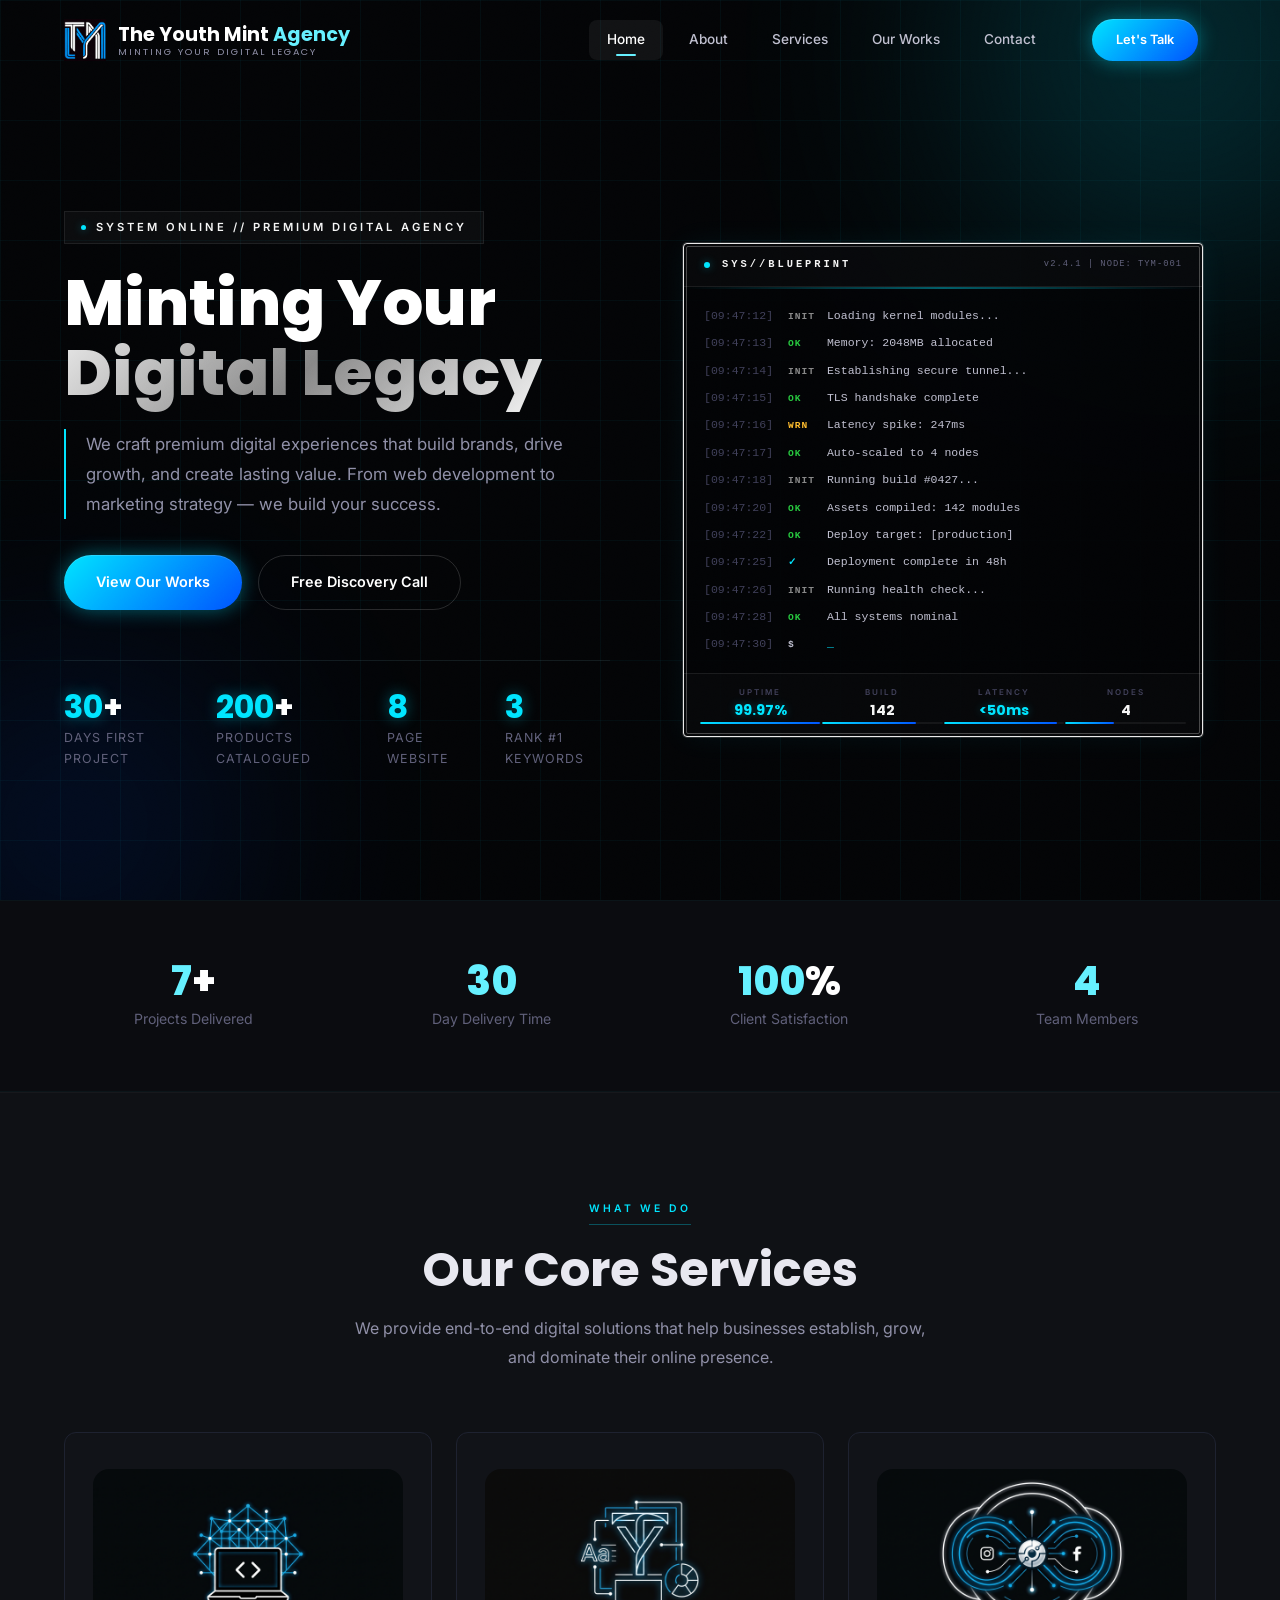
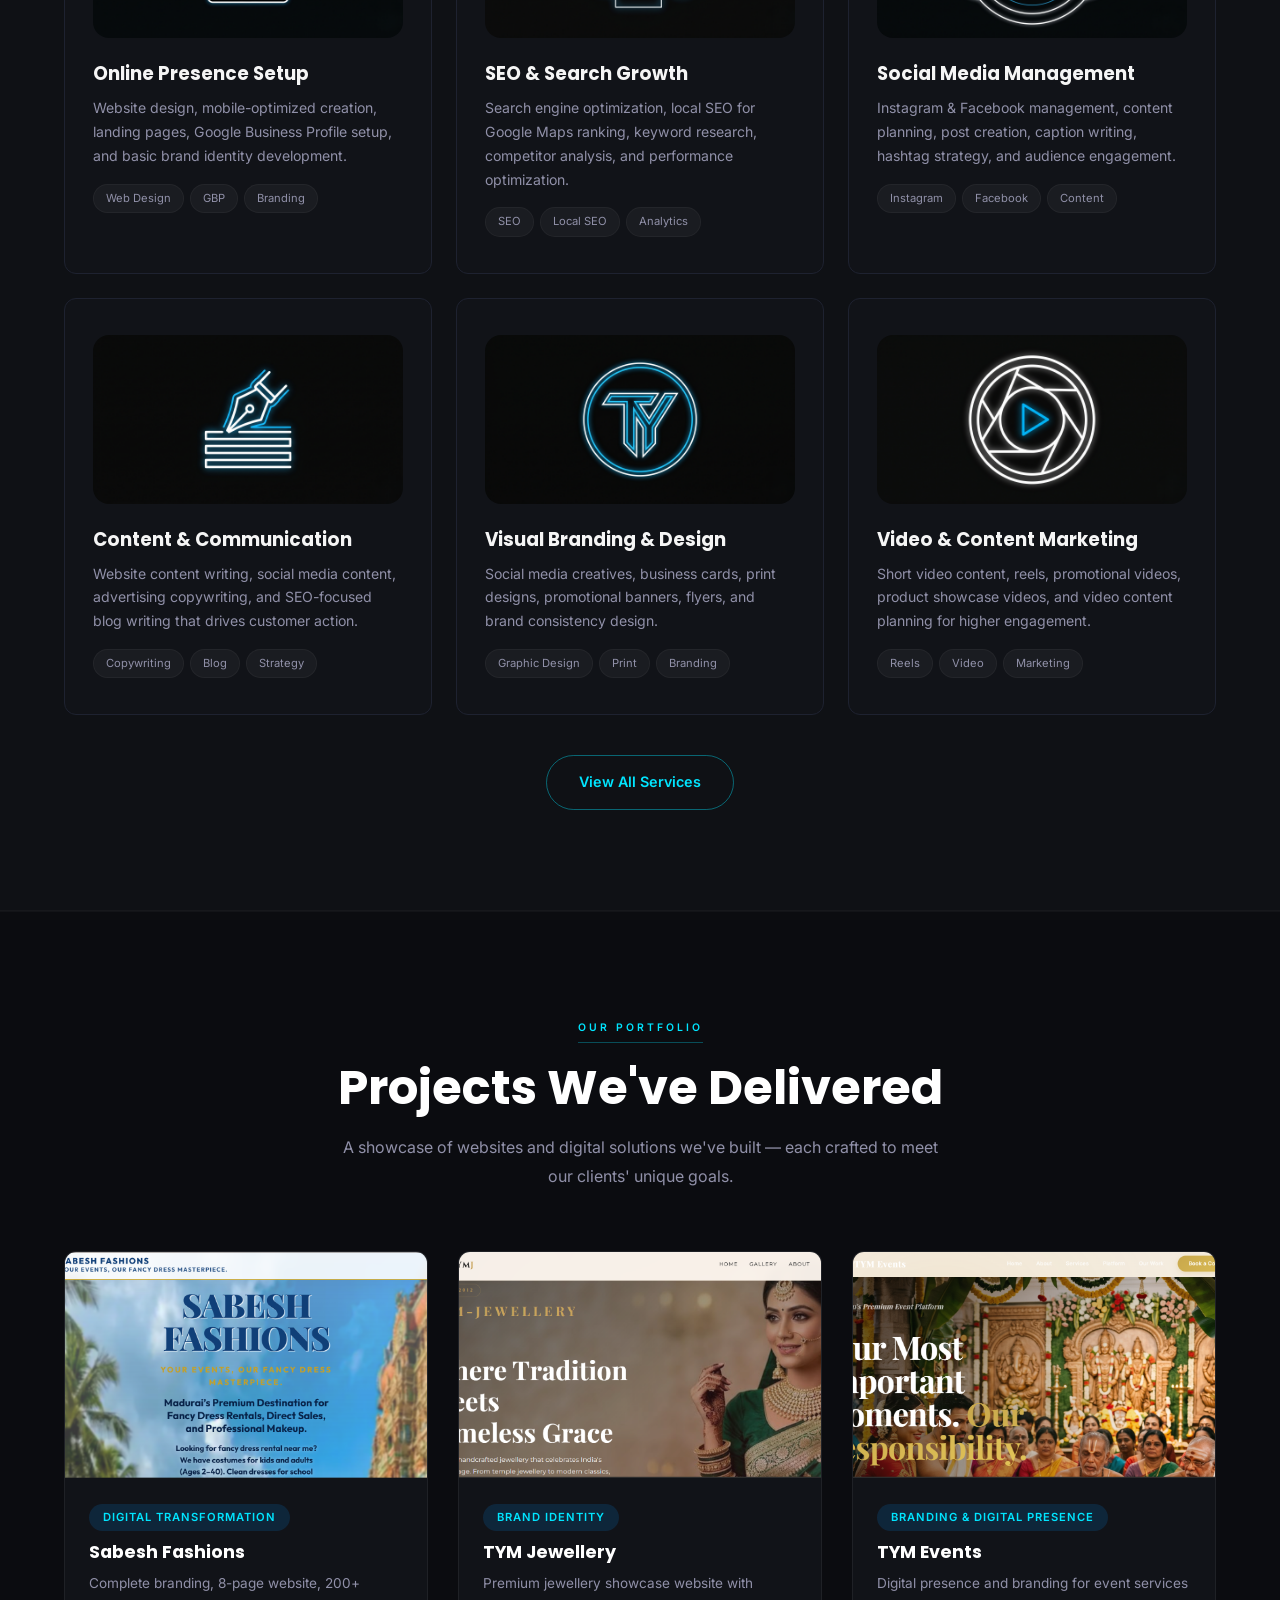
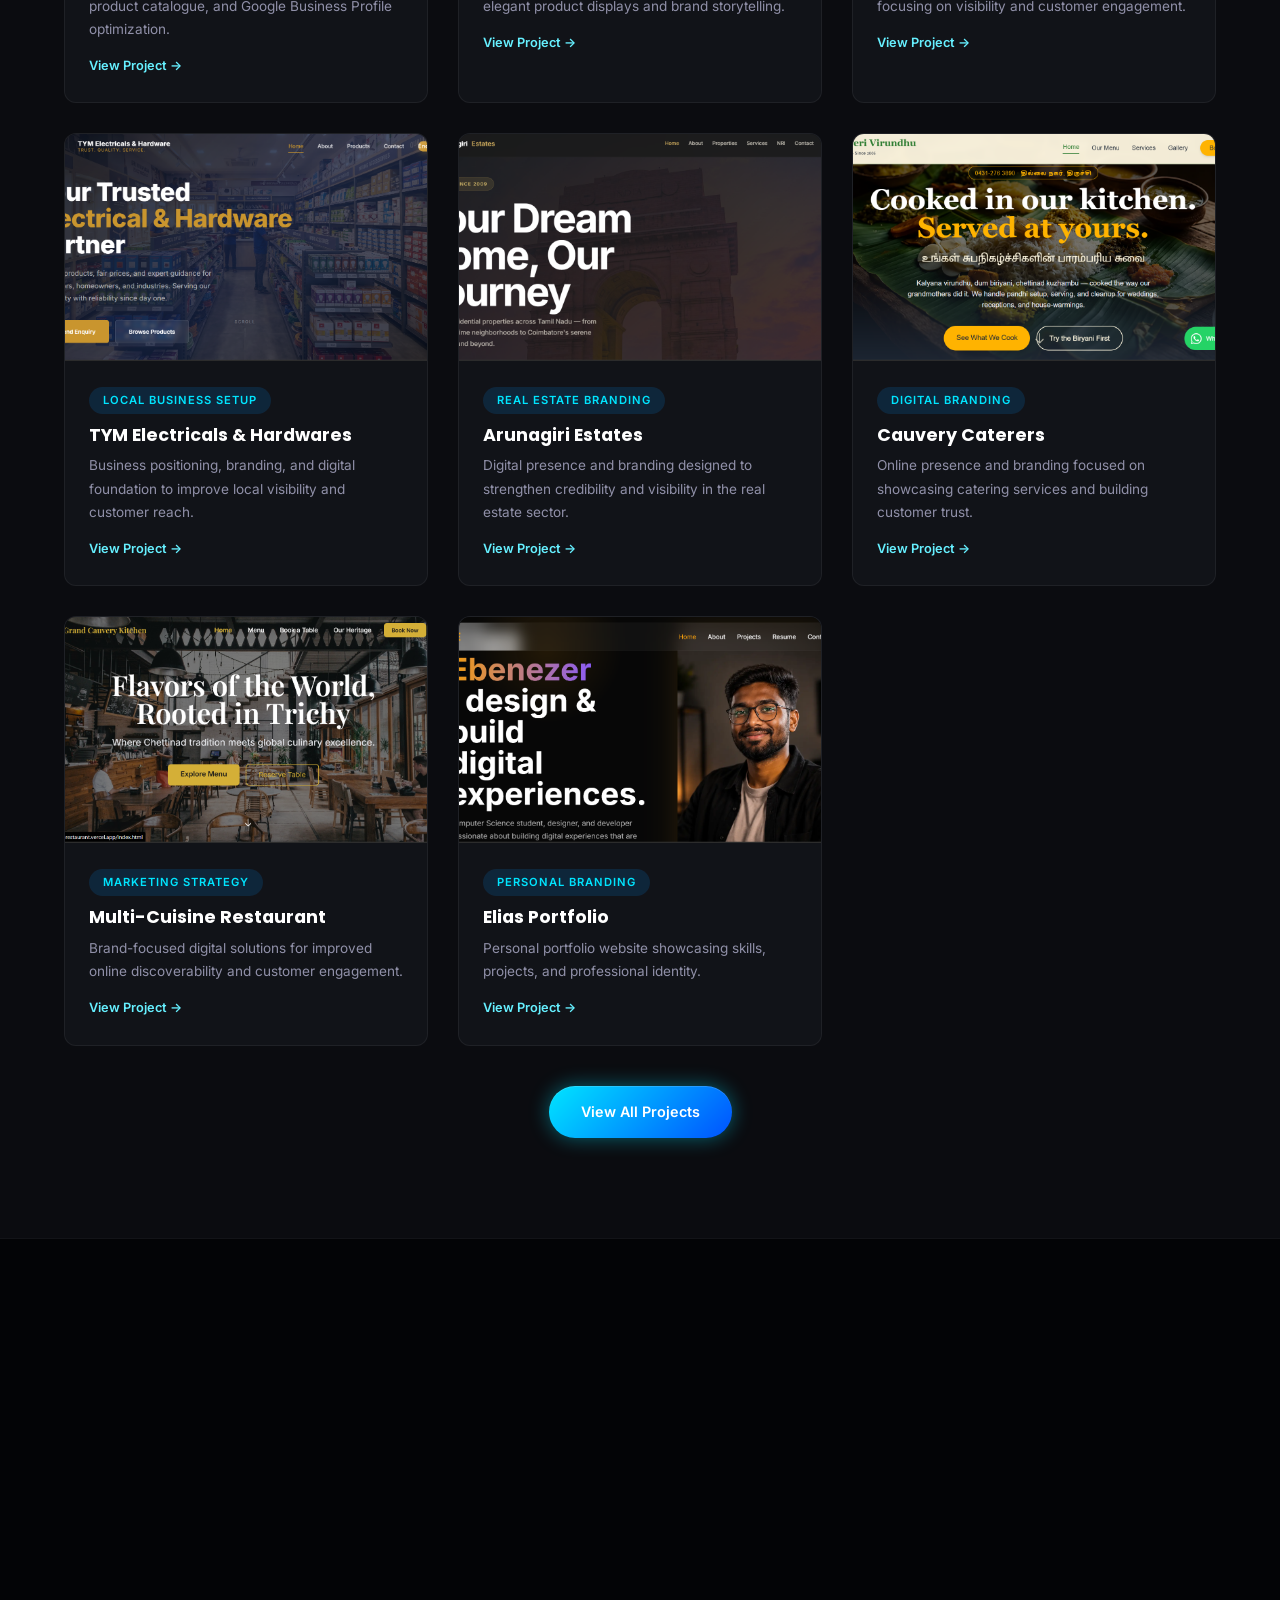
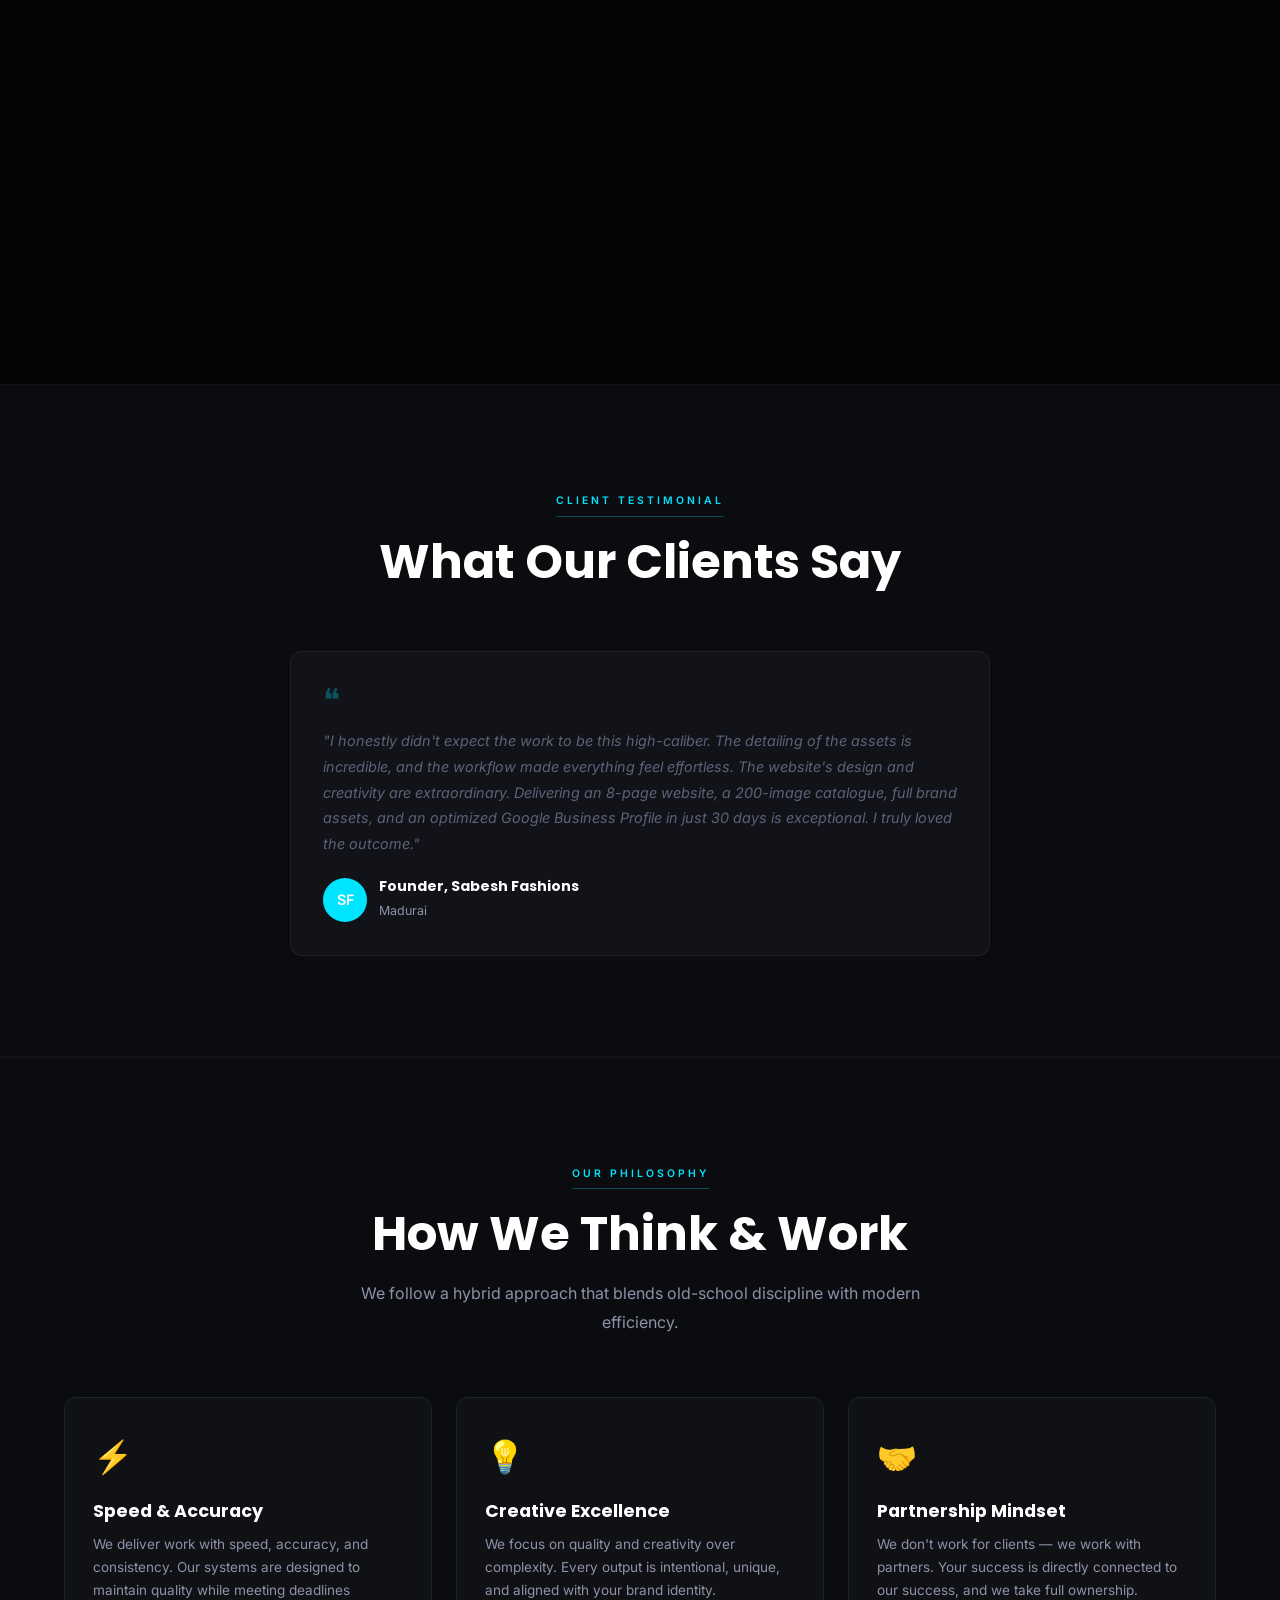
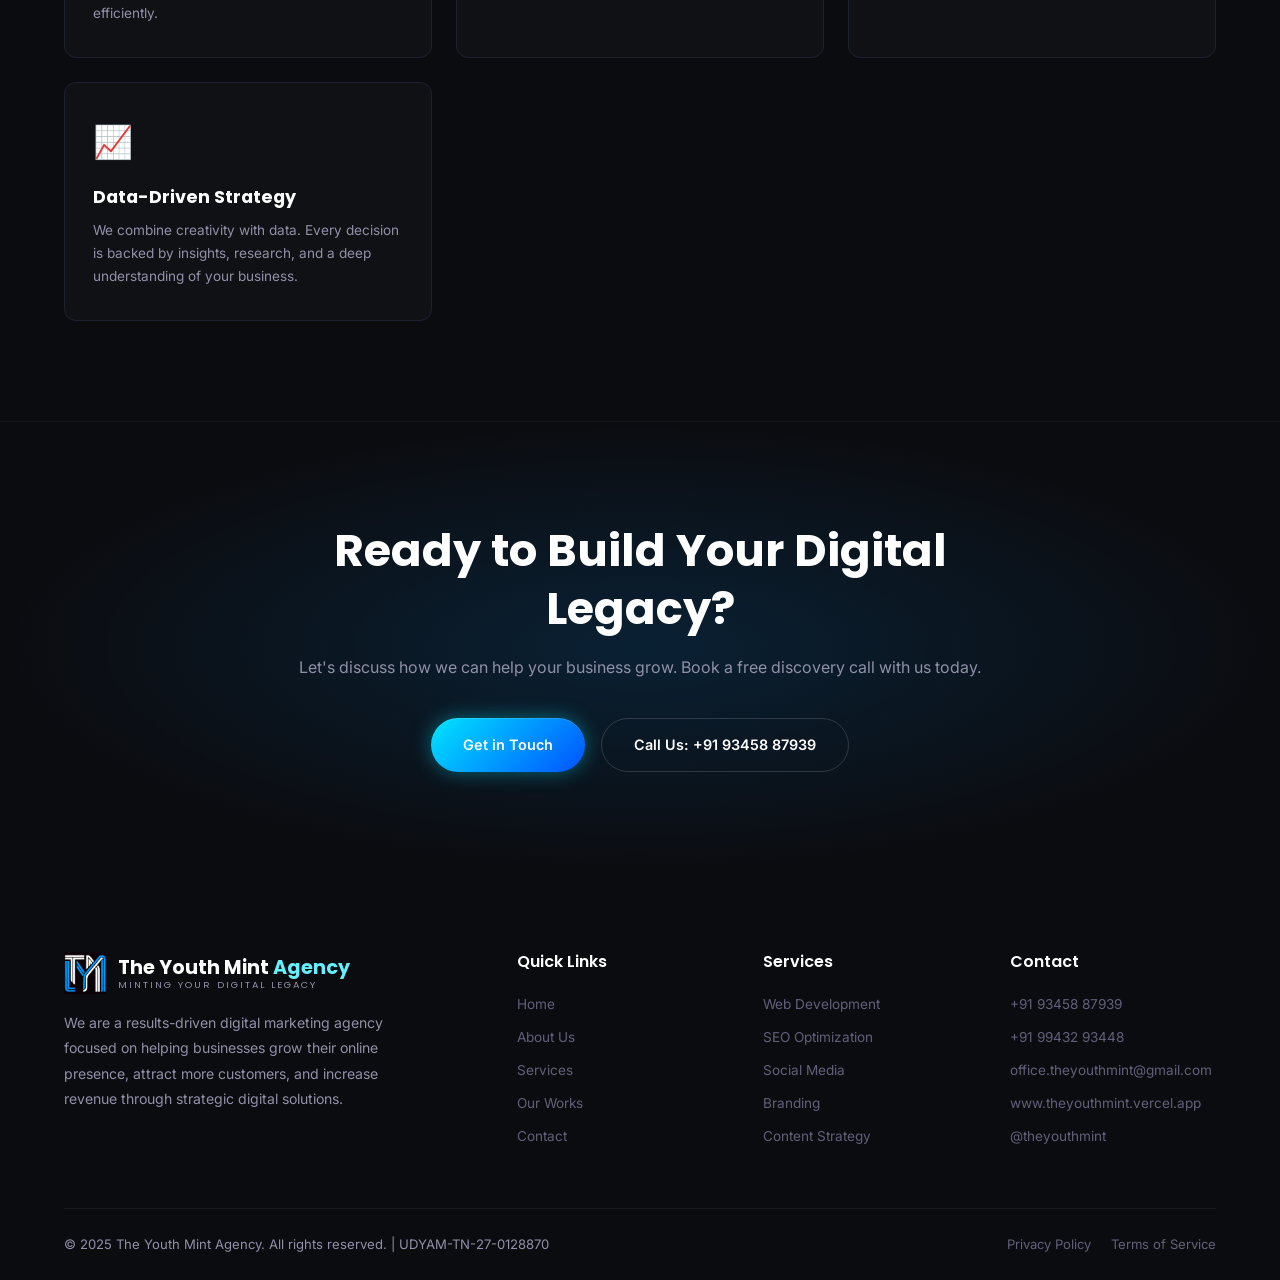
==== commit da828c52: "changes made" ====
--- a/index.html
+++ b/index.html
@@ -39,19 +39,18 @@
     </div>
   </nav>
 
-  <!-- Hero Section -->
+  <!-- COMMAND DECK (Hero) -->
   <section class="hero" id="home">
     <div class="hero-bg">
       <div class="gradient-orb"></div>
       <div class="gradient-orb"></div>
-      <div class="gradient-orb"></div>
     </div>
     <div class="hero-grid-overlay"></div>
     <div class="container">
       <div class="hero-content">
         <div class="hero-badge">
           <span class="dot"></span>
-          Premium Digital Agency
+          SYSTEM ONLINE // Premium Digital Agency
         </div>
         <h1 class="hero-title">
           Minting Your<br>
@@ -84,30 +83,50 @@
         </div>
       </div>
       <div class="hero-visual">
-        <div class="hero-visual-inner">
-          <div class="hero-circle"></div>
-          <div class="hero-circle"></div>
-          <div class="floating-cards">
-            <div class="floating-card">
-              <div class="icon">&#9881;</div>
-              <div class="info">
-                <h4>Web Development</h4>
-                <p>Custom-built solutions</p>
-              </div>
-            </div>
-            <div class="floating-card">
-              <div class="icon">&#9733;</div>
-              <div class="info">
-                <h4>Brand Strategy</h4>
-                <p>Identity & positioning</p>
-              </div>
-            </div>
-            <div class="floating-card">
-              <div class="icon">&#9654;</div>
-              <div class="info">
-                <h4>Digital Marketing</h4>
-                <p>Growth & visibility</p>
-              </div>
+        <div class="system-blueprint">
+          <div class="blueprint-header">
+            <div class="blueprint-led"></div>
+            <span class="blueprint-title">SYS//BLUEPRINT</span>
+            <span class="blueprint-spec">v2.4.1 | NODE: TYM-001</span>
+          </div>
+          <div class="blueprint-viewport">
+            <div class="blueprint-scanner"></div>
+            <div class="blueprint-log">
+              <div class="log-line"><span class="log-ts">[09:47:12]</span> <span class="log-level init">INIT</span> Loading kernel modules...</div>
+              <div class="log-line"><span class="log-ts">[09:47:13]</span> <span class="log-level ok">OK</span> Memory: 2048MB allocated</div>
+              <div class="log-line"><span class="log-ts">[09:47:14]</span> <span class="log-level init">INIT</span> Establishing secure tunnel...</div>
+              <div class="log-line"><span class="log-ts">[09:47:15]</span> <span class="log-level ok">OK</span> TLS handshake complete</div>
+              <div class="log-line"><span class="log-ts">[09:47:16]</span> <span class="log-level wrn">WRN</span> Latency spike: 247ms</div>
+              <div class="log-line"><span class="log-ts">[09:47:17]</span> <span class="log-level ok">OK</span> Auto-scaled to 4 nodes</div>
+              <div class="log-line"><span class="log-ts">[09:47:18]</span> <span class="log-level init">INIT</span> Running build #0427...</div>
+              <div class="log-line"><span class="log-ts">[09:47:20]</span> <span class="log-level ok">OK</span> Assets compiled: 142 modules</div>
+              <div class="log-line"><span class="log-ts">[09:47:22]</span> <span class="log-level ok">OK</span> Deploy target: [production]</div>
+              <div class="log-line"><span class="log-ts">[09:47:25]</span> <span class="log-level ok" style="color:var(--blue-neon);">&#10003;</span> Deployment complete in 48h</div>
+              <div class="log-line"><span class="log-ts">[09:47:26]</span> <span class="log-level init">INIT</span> Running health check...</div>
+              <div class="log-line"><span class="log-ts">[09:47:28]</span> <span class="log-level ok">OK</span> All systems nominal</div>
+              <div class="log-line"><span class="log-ts">[09:47:30]</span> <span class="log-level">$</span> <span class="log-cursor">_</span></div>
+            </div>
+          </div>
+          <div class="blueprint-footer">
+            <div class="bp-stat">
+              <span class="bp-stat-label">UPTIME</span>
+              <span class="bp-stat-val neon">99.97%</span>
+              <span class="bp-stat-bar"><span style="width:99%"></span></span>
+            </div>
+            <div class="bp-stat">
+              <span class="bp-stat-label">BUILD</span>
+              <span class="bp-stat-val">142</span>
+              <span class="bp-stat-bar"><span style="width:78%"></span></span>
+            </div>
+            <div class="bp-stat">
+              <span class="bp-stat-label">LATENCY</span>
+              <span class="bp-stat-val neon">&lt;50ms</span>
+              <span class="bp-stat-bar"><span style="width:94%"></span></span>
+            </div>
+            <div class="bp-stat">
+              <span class="bp-stat-label">NODES</span>
+              <span class="bp-stat-val">4</span>
+              <span class="bp-stat-bar"><span style="width:40%"></span></span>
             </div>
           </div>
         </div>
--- a/css/style.css
+++ b/css/style.css
@@ -1,19 +1,53 @@
 /* ============================================
-   THE YOUTH MINT AGENCY - Corporate Website
+   THE YOUTH MINT AGENCY - Premium Industrial Terminal
    ============================================ */
+
+/* ----- Noise Texture SVG (inline) ----- */
+/* Applies a brushed-carbon grain over dark surfaces */
+body::after {
+  content: '';
+  position: fixed;
+  inset: 0;
+  z-index: 9998;
+  pointer-events: none;
+  opacity: 0.035;
+  background-image: url("data:image/svg+xml,%3Csvg viewBox='0 0 256 256' xmlns='http://www.w3.org/2000/svg'%3E%3Cfilter id='n'%3E%3CfeTurbulence type='fractalNoise' baseFrequency='0.9' numOctaves='4' stitchTiles='stitch'/%3E%3C/filter%3E%3Crect width='100%25' height='100%25' filter='url(%23n)'/%3E%3C/svg%3E");
+  background-repeat: repeat;
+  background-size: 256px 256px;
+  mix-blend-mode: overlay;
+}
 
 /* ----- CSS Variables / Theme ----- */
 :root {
-  --primary: #0096FF;
-  --primary-dark: #0087D2;
-  --primary-light: #00A5FF;
-  --primary-glow: rgba(0, 150, 255, 0.35);
-  --secondary: #0078D2;
-  --secondary-light: #0096F0;
-  --dark: #0A0A0A;
-  --dark-alt: #0F0F0F;
-  --dark-card: #121212;
-  --dark-surface: #181818;
+  --obsidian: #0B0C10;
+  --obsidian-deep: #030406;
+  --obsidian-mid: #0F1115;
+  --obsidian-card: #111318;
+  --obsidian-surface: #151820;
+  --obsidian-border: #1E2230;
+
+  --silver: #EAEAEA;
+  --silver-mid: #888888;
+  --silver-bright: #F5F5F5;
+  --silver-chrome: linear-gradient(135deg, #EAEAEA 0%, #888888 50%, #F5F5F5 100%);
+
+  --blue-neon: #00E5FF;
+  --blue-cobalt: #0052FF;
+  --blue-glow: rgba(0, 229, 255, 0.4);
+  --blue-flux: linear-gradient(135deg, #00E5FF 0%, #0052FF 100%);
+
+  --primary: #00E5FF;
+  --primary-dark: #0052FF;
+  --primary-light: #66F0FF;
+  --primary-glow: rgba(0, 229, 255, 0.35);
+  --secondary: #0052FF;
+  --secondary-light: #3388FF;
+
+  --dark: var(--obsidian);
+  --dark-alt: var(--obsidian-mid);
+  --dark-card: var(--obsidian-card);
+  --dark-surface: var(--obsidian-surface);
+
   --light: #ffffff;
   --light-off: #f8f9fc;
   --gray-100: #f0f0f5;
@@ -25,6 +59,7 @@
   --text-dark: #1a1a2e;
   --text-light: #e8e8f0;
   --text-muted: #8888a8;
+
   --font-heading: 'Poppins', sans-serif;
   --font-body: 'Inter', -apple-system, BlinkMacSystemFont, sans-serif;
   --transition: all 0.4s cubic-bezier(0.25, 0.46, 0.45, 0.94);
@@ -54,8 +89,8 @@
 
 body {
   font-family: var(--font-body);
-  color: var(--text-dark);
-  background: var(--light);
+  color: var(--text-light);
+  background: var(--obsidian-deep);
   line-height: 1.7;
   -webkit-font-smoothing: antialiased;
   -moz-osx-font-smoothing: grayscale;
@@ -90,12 +125,16 @@
 }
 
 .section-dark {
-  background: var(--dark);
+  background: var(--obsidian);
   color: var(--text-light);
+  border-top: 1px solid rgba(255, 255, 255, 0.03);
+  border-bottom: 1px solid rgba(255, 255, 255, 0.03);
 }
 
 .section-light {
-  background: var(--light-off);
+  background: var(--obsidian-mid);
+  border-top: 1px solid rgba(255, 255, 255, 0.03);
+  border-bottom: 1px solid rgba(255, 255, 255, 0.03);
 }
 
 .section-header {
@@ -105,19 +144,19 @@
 
 .section-tag {
   display: inline-block;
-  font-size: 0.75rem;
+  font-size: 0.65rem;
   font-weight: 600;
   letter-spacing: 3px;
   text-transform: uppercase;
-  color: var(--primary);
-  background: rgba(0, 150, 255, 0.1);
-  padding: 8px 20px;
-  border-radius: 50px;
+  color: var(--blue-neon);
+  padding: 6px 0;
   margin-bottom: 16px;
+  border-bottom: 1px solid rgba(0, 229, 255, 0.3);
 }
 
 .section-dark .section-tag {
-  background: rgba(0, 150, 255, 0.15);
+  color: var(--blue-neon);
+  border-bottom-color: rgba(0, 229, 255, 0.3);
 }
 
 .section-title {
@@ -125,7 +164,7 @@
   font-size: clamp(2rem, 4vw, 3rem);
   font-weight: 700;
   line-height: 1.2;
-  color: var(--text-dark);
+  color: var(--text-light);
   margin-bottom: 16px;
 }
 
@@ -134,15 +173,15 @@
 }
 
 .section-subtitle {
-  font-size: 1.05rem;
-  color: var(--gray-500);
+  font-size: 1rem;
+  color: var(--gray-400);
   max-width: 600px;
   margin: 0 auto;
   line-height: 1.8;
 }
 
 .section-dark .section-subtitle {
-  color: var(--gray-300);
+  color: var(--gray-400);
 }
 
 /* ----- Typography ----- */
@@ -170,39 +209,41 @@
 }
 
 .btn-primary {
-  background: linear-gradient(135deg, var(--primary), var(--primary-dark));
+  background: var(--blue-flux);
   color: var(--light);
-  box-shadow: 0 4px 20px var(--primary-glow);
+  box-shadow: 0 0 20px var(--blue-glow), inset 0 1px 0 rgba(255, 255, 255, 0.15);
 }
 
 .btn-primary:hover {
   transform: translateY(-3px);
-  box-shadow: 0 8px 30px rgba(0, 150, 255, 0.4);
+  box-shadow: 0 0 35px var(--blue-glow), inset 0 1px 0 rgba(255, 255, 255, 0.2);
 }
 
 .btn-secondary {
   background: transparent;
   color: var(--light);
-  border: 2px solid rgba(255, 255, 255, 0.3);
+  border: 1px solid rgba(255, 255, 255, 0.15);
 }
 
 .btn-secondary:hover {
-  border-color: var(--primary);
-  background: rgba(0, 150, 255, 0.1);
+  border-color: var(--blue-neon);
+  background: rgba(0, 229, 255, 0.08);
   transform: translateY(-3px);
+  box-shadow: 0 0 20px rgba(0, 229, 255, 0.15);
 }
 
 .btn-outline {
   background: transparent;
-  color: var(--primary);
-  border: 2px solid var(--primary);
+  color: var(--blue-neon);
+  border: 1px solid rgba(0, 229, 255, 0.4);
 }
 
 .btn-outline:hover {
-  background: var(--primary);
+  background: rgba(0, 229, 255, 0.1);
   color: var(--light);
+  border-color: var(--blue-neon);
   transform: translateY(-3px);
-  box-shadow: 0 8px 30px var(--primary-glow);
+  box-shadow: 0 0 25px rgba(0, 229, 255, 0.2);
 }
 
 /* ----- Navigation ----- */
@@ -218,10 +259,10 @@
 }
 
 .navbar.scrolled {
-  background: rgba(10, 10, 10, 0.95);
+  background: rgba(3, 4, 6, 0.95);
   backdrop-filter: blur(20px);
   -webkit-backdrop-filter: blur(20px);
-  box-shadow: 0 2px 30px rgba(0, 0, 0, 0.3);
+  box-shadow: 0 1px 0 rgba(0, 229, 255, 0.08), 0 2px 30px rgba(0, 0, 0, 0.3);
 }
 
 .navbar .container {
@@ -340,13 +381,13 @@
   transform: rotate(-45deg) translate(5px, -5px);
 }
 
-/* ----- Hero Section ----- */
+/* ----- COMMAND DECK (Hero) ----- */
 .hero {
   position: relative;
   min-height: 100vh;
   display: flex;
   align-items: center;
-  background: var(--dark);
+  background: var(--obsidian-deep);
   overflow: hidden;
   padding-top: var(--nav-height);
 }
@@ -361,44 +402,34 @@
   position: absolute;
   border-radius: 50%;
   filter: blur(120px);
-  opacity: 0.4;
+  opacity: 0.25;
   animation: orbFloat 20s ease-in-out infinite;
 }
 
 .hero-bg .gradient-orb:nth-child(1) {
-  width: 600px;
-  height: 600px;
-  background: radial-gradient(circle, var(--primary), transparent);
+  width: 500px;
+  height: 500px;
+  background: radial-gradient(circle, var(--blue-neon), transparent);
   top: -200px;
-  right: -200px;
+  right: -150px;
   animation-delay: 0s;
 }
 
 .hero-bg .gradient-orb:nth-child(2) {
-  width: 400px;
-  height: 400px;
-  background: radial-gradient(circle, var(--secondary), transparent);
+  width: 350px;
+  height: 350px;
+  background: radial-gradient(circle, var(--blue-cobalt), transparent);
   bottom: -100px;
   left: -100px;
   animation-delay: -7s;
-}
-
-.hero-bg .gradient-orb:nth-child(3) {
-  width: 300px;
-  height: 300px;
-  background: radial-gradient(circle, rgba(0, 150, 255, 0.5), transparent);
-  top: 50%;
-  left: 50%;
-  transform: translate(-50%, -50%);
-  animation-delay: -14s;
 }
 
 .hero-grid-overlay {
   position: absolute;
   inset: 0;
   background-image:
-    linear-gradient(rgba(255, 255, 255, 0.02) 1px, transparent 1px),
-    linear-gradient(90deg, rgba(255, 255, 255, 0.02) 1px, transparent 1px);
+    linear-gradient(rgba(0, 229, 255, 0.04) 1px, transparent 1px),
+    linear-gradient(90deg, rgba(0, 229, 255, 0.04) 1px, transparent 1px);
   background-size: 60px 60px;
   z-index: 1;
 }
@@ -419,21 +450,25 @@
 .hero-badge {
   display: inline-flex;
   align-items: center;
-  gap: 8px;
-  font-size: 0.8rem;
-  font-weight: 700;
-  letter-spacing: 2px;
+  gap: 10px;
+  font-size: 0.7rem;
+  font-weight: 600;
+  letter-spacing: 3px;
   text-transform: uppercase;
-  color: var(--light);
+  color: var(--silver-bright);
   margin-bottom: 24px;
+  padding: 6px 16px;
+  border: 1px solid rgba(255, 255, 255, 0.08);
+  background: rgba(255, 255, 255, 0.03);
 }
 
 .hero-badge .dot {
-  width: 6px;
-  height: 6px;
-  background: var(--primary-light);
+  width: 5px;
+  height: 5px;
+  background: var(--blue-neon);
   border-radius: 50%;
   animation: pulse-dot 2s infinite;
+  box-shadow: 0 0 8px var(--blue-glow);
 }
 
 .hero-title {
@@ -445,15 +480,20 @@
 }
 
 .hero-title .highlight {
-  color: var(--light);
+  background: var(--silver-chrome);
+  -webkit-background-clip: text;
+  -webkit-text-fill-color: transparent;
+  background-clip: text;
 }
 
 .hero-desc {
-  font-size: 1.1rem;
+  font-size: 1.05rem;
   color: var(--gray-400);
   line-height: 1.8;
   margin-bottom: 36px;
   max-width: 520px;
+  border-left: 2px solid var(--blue-neon);
+  padding-left: 20px;
 }
 
 .hero-actions {
@@ -478,15 +518,19 @@
 }
 
 .hero-stat h3 span {
-  color: var(--primary-light);
+  color: var(--blue-neon);
+  text-shadow: 0 0 15px var(--blue-glow);
 }
 
 .hero-stat p {
-  font-size: 0.8rem;
+  font-size: 0.78rem;
   color: var(--gray-500);
   margin-top: 4px;
-}
-
+  letter-spacing: 1px;
+  text-transform: uppercase;
+}
+
+/* ----- SYSTEM BLUEPRINT PANEL ----- */
 .hero-visual {
   display: flex;
   justify-content: center;
@@ -494,103 +538,210 @@
   position: relative;
 }
 
-.hero-visual-inner {
+.system-blueprint {
+  width: 100%;
+  max-width: 520px;
+  background: rgba(3, 4, 6, 0.92);
+  border: 1px solid var(--silver);
+  border-radius: 4px;
+  overflow: hidden;
+  box-shadow: 0 0 0 1px rgba(255,255,255,0.15), 0 0 30px rgba(0,229,255,0.06);
   position: relative;
+}
+
+.system-blueprint::before {
+  content: '';
+  position: absolute;
+  inset: 2px;
+  border: 1px solid var(--silver-mid);
+  border-radius: 2px;
+  pointer-events: none;
+  opacity: 0.5;
+}
+
+.blueprint-header {
+  display: flex;
+  align-items: center;
+  gap: 12px;
+  padding: 12px 20px;
+  border-bottom: 1px solid rgba(255,255,255,0.08);
+  background: rgba(255,255,255,0.02);
+  position: relative;
+  z-index: 1;
+}
+
+.blueprint-led {
+  width: 6px;
+  height: 6px;
+  border-radius: 50%;
+  background: #00E5FF;
+  box-shadow: 0 0 8px var(--blue-glow);
+  animation: pulse-dot 2s infinite;
+}
+
+.blueprint-title {
+  font-family: 'SF Mono', 'Fira Code', 'Consolas', monospace;
+  font-size: 0.65rem;
+  font-weight: 600;
+  letter-spacing: 3px;
+  color: var(--silver-bright);
+}
+
+.blueprint-spec {
+  margin-left: auto;
+  font-family: 'SF Mono', 'Fira Code', 'Consolas', monospace;
+  font-size: 0.55rem;
+  color: var(--gray-500);
+  letter-spacing: 1px;
+}
+
+.blueprint-viewport {
+  position: relative;
+  overflow: hidden;
+}
+
+.blueprint-scanner {
+  position: absolute;
+  left: 0;
   width: 100%;
-  max-width: 500px;
-  aspect-ratio: 1;
-}
-
-.floating-cards {
+  height: 2px;
+  background: linear-gradient(90deg, transparent, var(--blue-neon), transparent);
+  opacity: 0.4;
+  z-index: 2;
+  animation: scanLine 4s linear infinite;
+  pointer-events: none;
+}
+
+@keyframes scanLine {
+  0% { top: 0; }
+  100% { top: 100%; }
+}
+
+.blueprint-log {
+  padding: 20px;
+  display: flex;
+  flex-direction: column;
+  gap: 10px;
+  min-height: 340px;
   position: relative;
+  z-index: 1;
+}
+
+.log-line {
+  font-family: 'SF Mono', 'Fira Code', 'Consolas', monospace;
+  font-size: 0.72rem;
+  color: var(--gray-300);
+  line-height: 1.5;
+  opacity: 0;
+  animation: logFadeIn 0.4s ease-out forwards;
+}
+
+.log-line:nth-child(1)  { animation-delay: 0.1s; }
+.log-line:nth-child(2)  { animation-delay: 0.3s; }
+.log-line:nth-child(3)  { animation-delay: 0.5s; }
+.log-line:nth-child(4)  { animation-delay: 0.7s; }
+.log-line:nth-child(5)  { animation-delay: 0.9s; }
+.log-line:nth-child(6)  { animation-delay: 1.1s; }
+.log-line:nth-child(7)  { animation-delay: 1.3s; }
+.log-line:nth-child(8)  { animation-delay: 1.5s; }
+.log-line:nth-child(9)  { animation-delay: 1.7s; }
+.log-line:nth-child(10) { animation-delay: 1.9s; }
+.log-line:nth-child(11) { animation-delay: 2.1s; }
+.log-line:nth-child(12) { animation-delay: 2.3s; }
+.log-line:nth-child(13) { animation-delay: 2.5s; }
+
+@keyframes logFadeIn {
+  0% {
+    opacity: 0;
+    transform: translateX(-8px);
+  }
+  100% {
+    opacity: 1;
+    transform: translateX(0);
+  }
+}
+
+.log-ts {
+  color: var(--gray-600);
+  margin-right: 8px;
+}
+
+.log-level {
+  display: inline-block;
+  width: 32px;
+  font-weight: 600;
+  font-size: 0.6rem;
+  letter-spacing: 1px;
+}
+
+.log-level.init { color: var(--silver-mid); }
+.log-level.ok   { color: #27C93F; }
+.log-level.wrn  { color: #FFBD2E; }
+
+.log-cursor {
+  display: inline-block;
+  animation: cursorBlink 1s step-end infinite;
+  color: var(--blue-neon);
+  font-weight: 600;
+}
+
+@keyframes cursorBlink {
+  0%, 100% { opacity: 1; }
+  50%      { opacity: 0; }
+}
+
+.blueprint-footer {
+  display: grid;
+  grid-template-columns: repeat(4, 1fr);
+  gap: 1px;
+  border-top: 1px solid rgba(255,255,255,0.08);
+  background: rgba(255,255,255,0.02);
+  position: relative;
+  z-index: 1;
+  padding: 12px 16px;
+}
+
+.bp-stat {
+  display: flex;
+  flex-direction: column;
+  align-items: center;
+  gap: 4px;
+}
+
+.bp-stat-label {
+  font-size: 0.5rem;
+  font-weight: 600;
+  letter-spacing: 2px;
+  color: var(--gray-600);
+  text-transform: uppercase;
+}
+
+.bp-stat-val {
+  font-family: var(--font-heading);
+  font-size: 0.9rem;
+  font-weight: 700;
+  color: var(--silver-bright);
+  line-height: 1;
+}
+
+.bp-stat-val.neon {
+  color: var(--blue-neon);
+  text-shadow: 0 0 8px rgba(0, 229, 255, 0.3);
+}
+
+.bp-stat-bar {
   width: 100%;
+  height: 2px;
+  background: rgba(255, 255, 255, 0.06);
+  border-radius: 2px;
+  overflow: hidden;
+}
+
+.bp-stat-bar span {
+  display: block;
   height: 100%;
-}
-
-.floating-card {
-  position: absolute;
-  background: rgba(255, 255, 255, 0.04);
-  backdrop-filter: blur(10px);
-  border: 1px solid rgba(255, 255, 255, 0.08);
-  border-radius: var(--radius-md);
-  padding: 18px 24px;
-  display: flex;
-  align-items: center;
-  gap: 12px;
-  animation: float 6s ease-in-out infinite;
-  width: fit-content;
-}
-
-.floating-card .icon {
-  width: 40px;
-  height: 40px;
-  border-radius: 10px;
-  display: flex;
-  align-items: center;
-  justify-content: center;
-  font-size: 1.2rem;
-  flex-shrink: 0;
-}
-
-.floating-card .icon {
-  background: rgba(0, 150, 255, 0.2);
-  color: var(--primary-light);
-}
-
-.floating-card .info h4 {
-  font-size: 0.85rem;
-  color: var(--light);
-  font-weight: 600;
-}
-
-.floating-card .info p {
-  font-size: 0.7rem;
-  color: var(--gray-400);
-}
-
-.floating-card:nth-child(1) {
-  top: 10%;
-  right: 5%;
-  animation-delay: 0s;
-}
-
-.floating-card:nth-child(2) {
-  bottom: 20%;
-  left: 5%;
-  animation-delay: -2s;
-}
-
-.floating-card:nth-child(3) {
-  top: 50%;
-  left: 50%;
-  transform: translate(-50%, -50%);
-  animation-delay: -4s;
-  padding: 24px 32px;
-}
-
-.hero-circle {
-  position: absolute;
-  border-radius: 50%;
-  border: 1px solid rgba(255, 255, 255, 0.06);
-  animation: spin 30s linear infinite;
-}
-
-.hero-circle:nth-child(1) {
-  width: 300px;
-  height: 300px;
-  top: 50%;
-  left: 50%;
-  transform: translate(-50%, -50%);
-}
-
-.hero-circle:nth-child(2) {
-  width: 450px;
-  height: 450px;
-  top: 50%;
-  left: 50%;
-  transform: translate(-50%, -50%);
-  animation-direction: reverse;
-  animation-duration: 40s;
+  background: var(--blue-flux);
+  border-radius: 2px;
 }
 
 /* ----- Services Section ----- */
@@ -601,8 +752,8 @@
 }
 
 .service-card {
-  background: var(--light);
-  border: 1px solid var(--gray-200);
+  background: var(--obsidian-card);
+  border: 1px solid var(--obsidian-border);
   border-radius: var(--radius-md);
   padding: 36px 28px;
   transition: var(--transition);
@@ -617,8 +768,8 @@
   top: 0;
   left: 0;
   width: 100%;
-  height: 3px;
-  background: linear-gradient(90deg, var(--primary), var(--primary-light));
+  height: 2px;
+  background: var(--blue-flux);
   transform: scaleX(0);
   transform-origin: left;
   transition: var(--transition);
@@ -626,8 +777,8 @@
 
 .service-card:hover {
   transform: translateY(-6px);
-  box-shadow: 0 20px 60px rgba(0, 150, 255, 0.12);
-  border-color: rgba(0, 150, 255, 0.15);
+  box-shadow: 0 20px 60px rgba(0, 229, 255, 0.08);
+  border-color: rgba(0, 229, 255, 0.15);
 }
 
 .service-card:hover::before {
@@ -655,13 +806,13 @@
 
 .service-card h3 {
   font-size: 1.15rem;
-  color: var(--text-dark);
+  color: var(--silver-bright);
   margin-bottom: 10px;
 }
 
 .service-card p {
   font-size: 0.88rem;
-  color: var(--gray-500);
+  color: var(--gray-400);
   line-height: 1.7;
 }
 
@@ -675,27 +826,10 @@
 .service-card .service-tags span {
   font-size: 0.7rem;
   padding: 4px 12px;
-  background: var(--light-off);
+  background: rgba(255, 255, 255, 0.04);
   border-radius: 50px;
-  color: var(--gray-500);
-}
-
-.section-dark .service-card {
-  background: var(--dark-card);
-  border-color: rgba(255, 255, 255, 0.06);
-}
-
-.section-dark .service-card h3 {
-  color: var(--light);
-}
-
-.section-dark .service-card p {
   color: var(--gray-400);
-}
-
-.section-dark .service-card .service-tags span {
-  background: rgba(255, 255, 255, 0.06);
-  color: var(--gray-400);
+  border: 1px solid rgba(255, 255, 255, 0.04);
 }
 
 .section-dark .work-card {
@@ -821,18 +955,18 @@
 .team-card {
   display: flex;
   flex-direction: column;
-  background: var(--light);
+  background: var(--obsidian-card);
   border-radius: var(--radius-md);
   overflow: hidden;
   transition: var(--transition);
-  border: 1px solid var(--gray-200);
+  border: 1px solid var(--obsidian-border);
   text-align: center;
 }
 
 .team-card:hover {
   transform: translateY(-6px);
-  box-shadow: 0 20px 60px rgba(0, 150, 255, 0.1);
-  border-color: rgba(0, 150, 255, 0.1);
+  box-shadow: 0 20px 60px rgba(0, 229, 255, 0.08);
+  border-color: rgba(0, 229, 255, 0.1);
 }
 
 .team-card-image {
@@ -874,13 +1008,13 @@
 
 .team-card-body h3 {
   font-size: 1.1rem;
-  color: var(--text-dark);
+  color: var(--silver-bright);
   margin-bottom: 4px;
 }
 
 .team-card-body .role {
   font-size: 0.8rem;
-  color: var(--primary);
+  color: var(--blue-neon);
   font-weight: 600;
   margin-bottom: 12px;
 }
@@ -888,7 +1022,7 @@
 .team-card-body p {
   flex: 1;
   font-size: 0.82rem;
-  color: var(--gray-500);
+  color: var(--gray-400);
   line-height: 1.7;
   overflow: hidden;
   display: -webkit-box;
@@ -906,15 +1040,15 @@
 .work-card {
   border-radius: var(--radius-md);
   overflow: hidden;
-  background: var(--light);
-  border: 1px solid var(--gray-200);
+  background: var(--obsidian-card);
+  border: 1px solid var(--obsidian-border);
   transition: var(--transition);
 }
 
 .work-card:hover {
   transform: translateY(-6px);
-  box-shadow: 0 20px 60px rgba(0, 150, 255, 0.1);
-  border-color: rgba(0, 150, 255, 0.12);
+  box-shadow: 0 20px 60px rgba(0, 229, 255, 0.08);
+  border-color: rgba(0, 229, 255, 0.12);
 }
 
 .work-card-image {
@@ -966,13 +1100,13 @@
 
 .work-card-body h3 {
   font-size: 1.1rem;
-  color: var(--text-dark);
+  color: var(--silver-bright);
   margin-bottom: 8px;
 }
 
 .work-card-body p {
   font-size: 0.85rem;
-  color: var(--gray-500);
+  color: var(--gray-400);
   line-height: 1.7;
 }
 
@@ -981,7 +1115,7 @@
   margin-top: 14px;
   font-size: 0.8rem;
   font-weight: 600;
-  color: var(--primary);
+  color: var(--blue-neon);
 }
 
 .work-card-body .work-results {
@@ -1008,17 +1142,18 @@
 }
 
 .philosophy-card {
-  background: rgba(255, 255, 255, 0.03);
-  border: 1px solid rgba(255, 255, 255, 0.06);
+  background: rgba(255, 255, 255, 0.02);
+  border: 1px solid var(--obsidian-border);
   border-radius: var(--radius-md);
   padding: 32px 28px;
   transition: var(--transition);
 }
 
 .philosophy-card:hover {
-  background: rgba(0, 150, 255, 0.06);
-  border-color: rgba(0, 150, 255, 0.12);
+  background: rgba(0, 229, 255, 0.04);
+  border-color: rgba(0, 229, 255, 0.15);
   transform: translateY(-4px);
+  box-shadow: 0 0 30px rgba(0, 229, 255, 0.05);
 }
 
 .philosophy-card .icon {
@@ -1122,10 +1257,10 @@
 
 /* ----- Stats Strip ----- */
 .stats-strip {
-  background: var(--dark-alt);
+  background: var(--obsidian);
   padding: 60px 0;
-  border-top: 1px solid rgba(255, 255, 255, 0.04);
-  border-bottom: 1px solid rgba(255, 255, 255, 0.04);
+  border-top: 1px solid rgba(0, 229, 255, 0.04);
+  border-bottom: 1px solid rgba(0, 229, 255, 0.04);
 }
 
 .stats-grid {
@@ -1669,7 +1804,26 @@
   }
 
   .hero-visual {
-    display: none;
+    display: flex;
+    justify-content: center;
+  }
+
+  .hero-visual .system-blueprint {
+    max-width: 400px;
+  }
+
+  .blueprint-footer {
+    grid-template-columns: repeat(2, 1fr);
+    gap: 12px;
+  }
+
+  .blueprint-log {
+    min-height: 260px;
+    padding: 16px;
+  }
+
+  .log-line {
+    font-size: 0.65rem;
   }
 
   .about-grid {
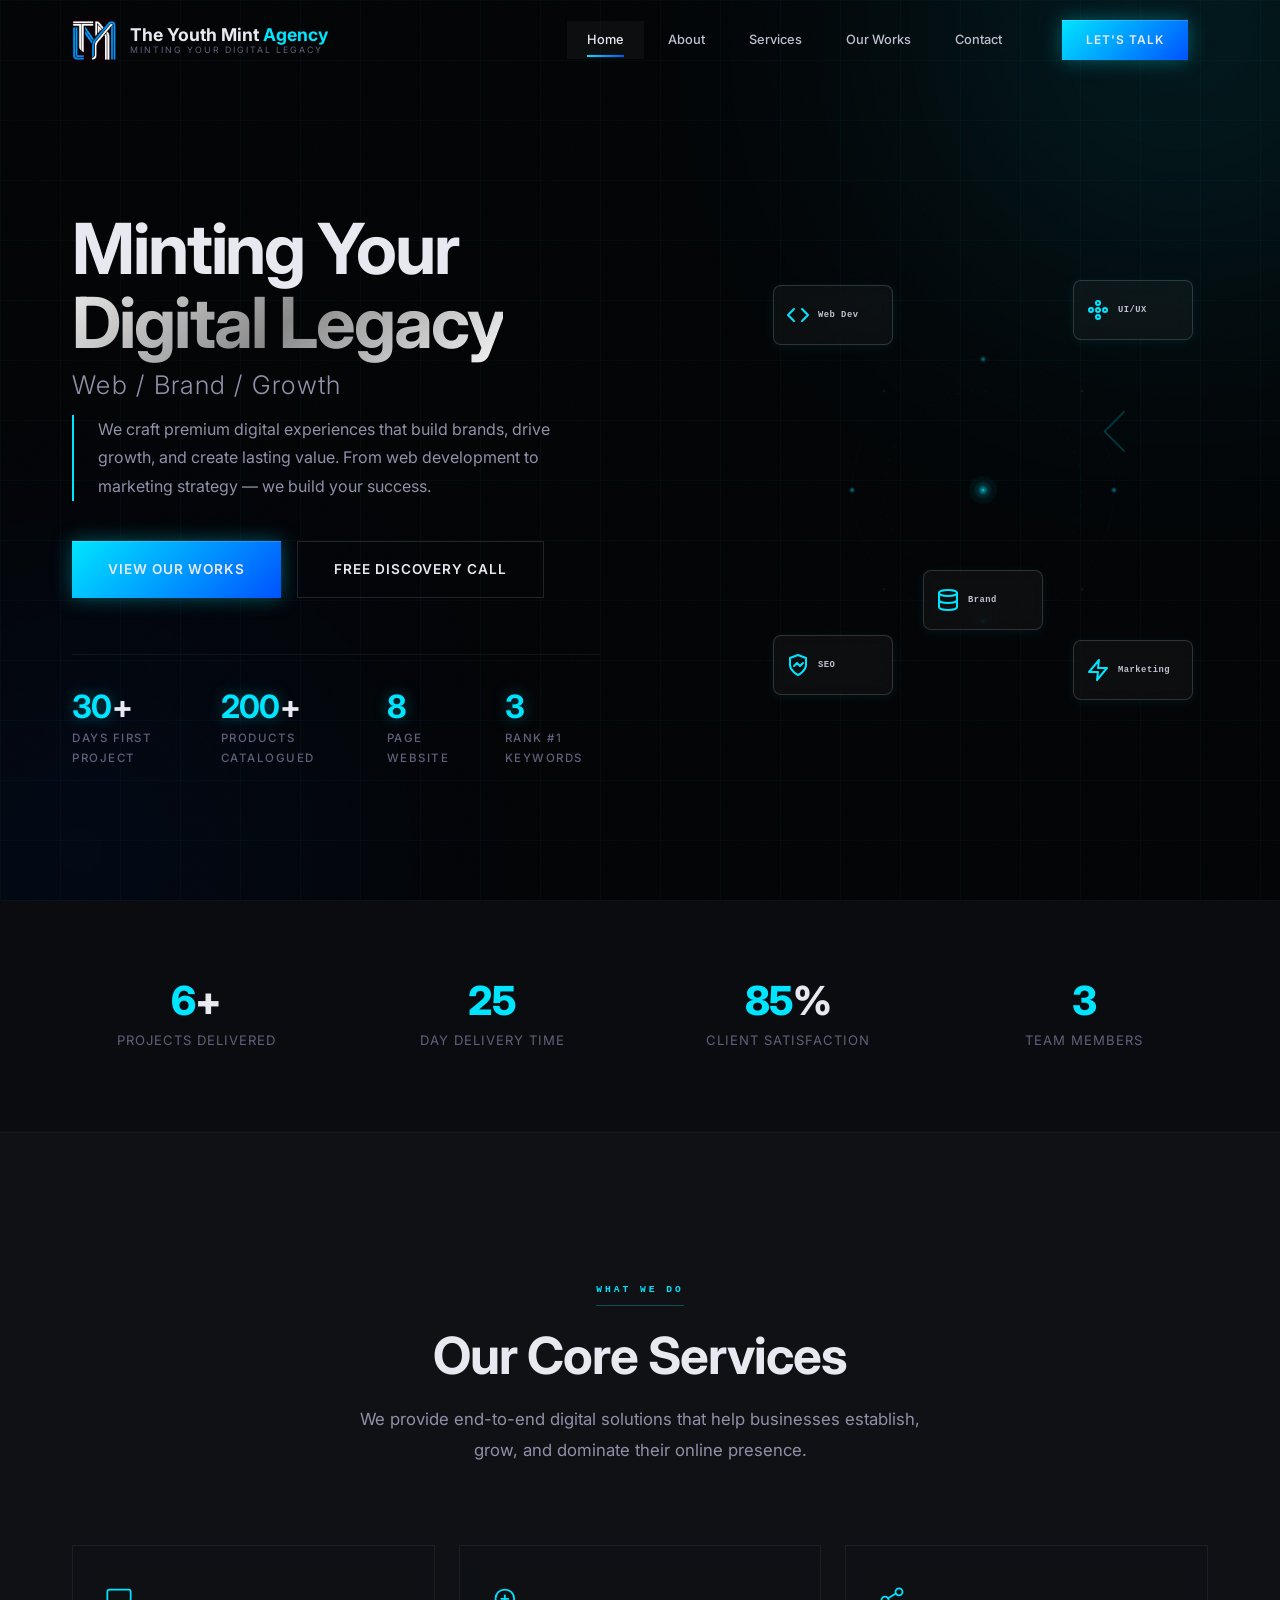
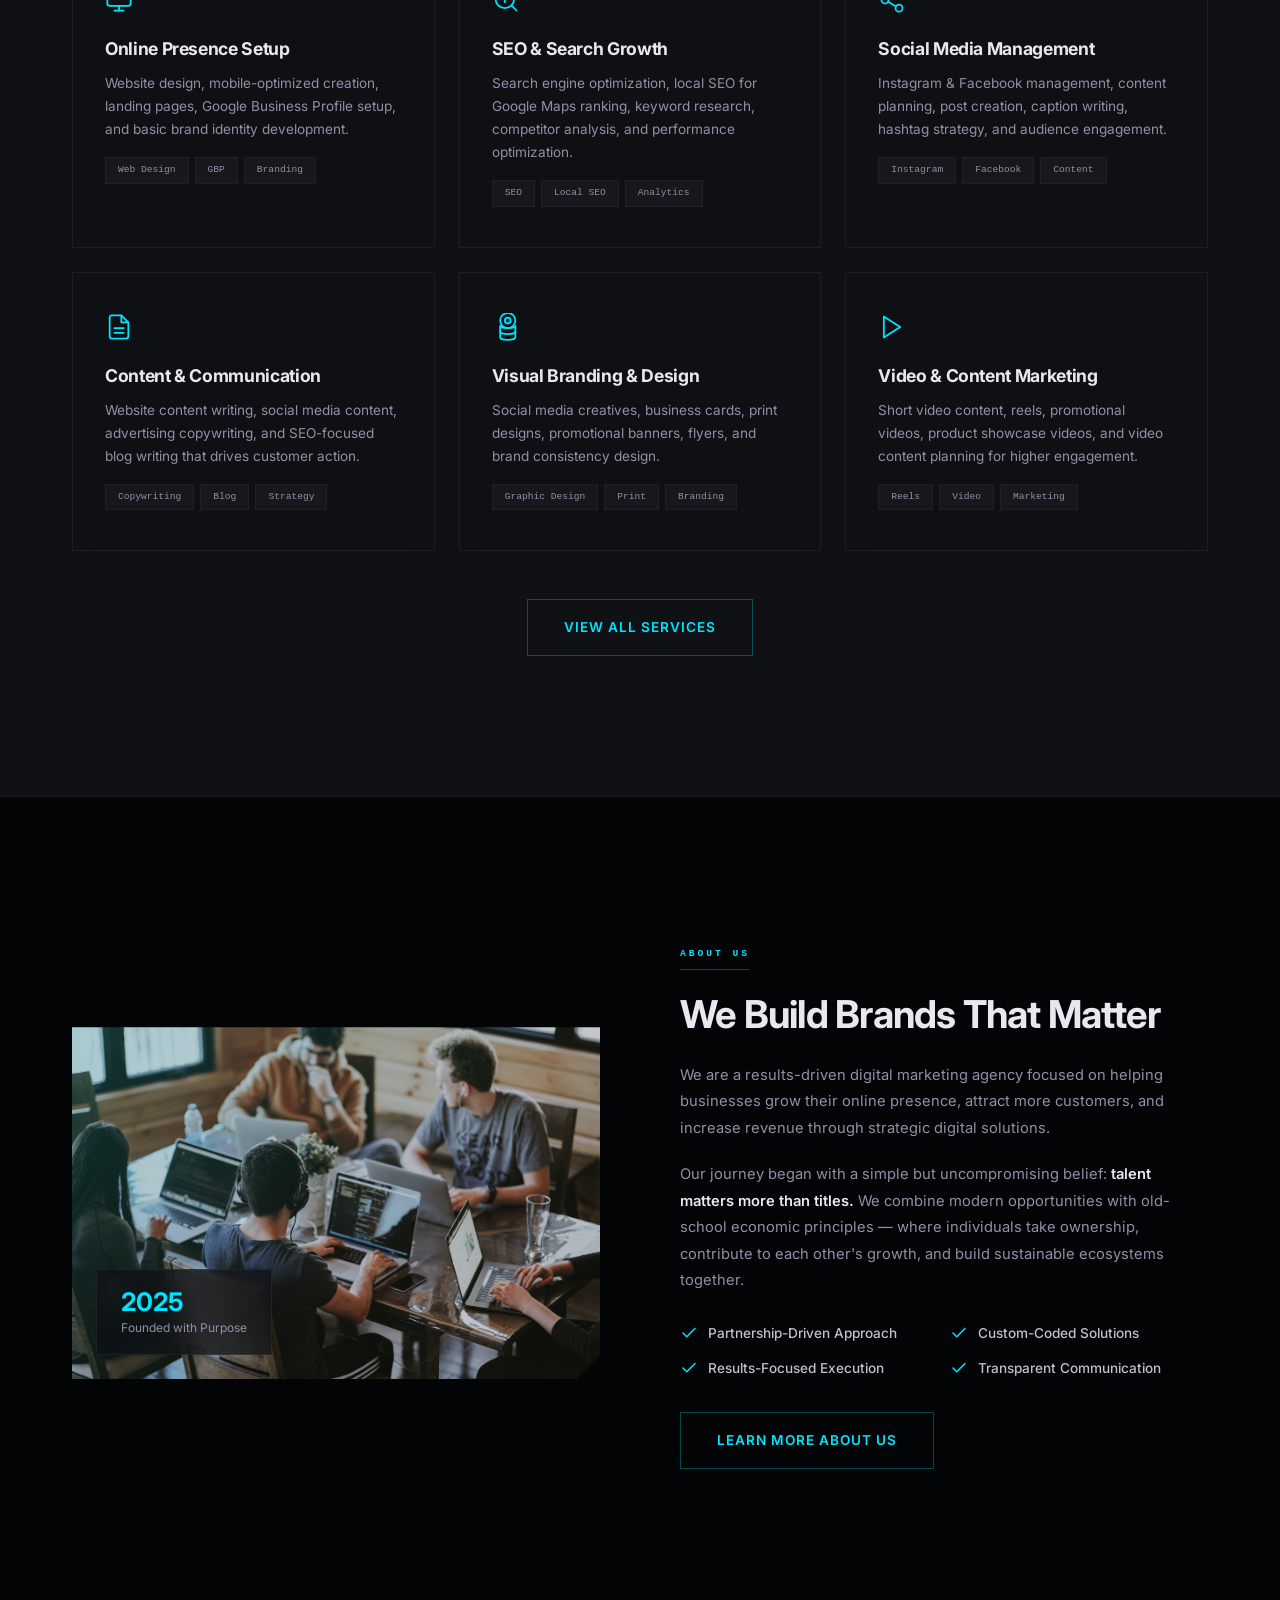
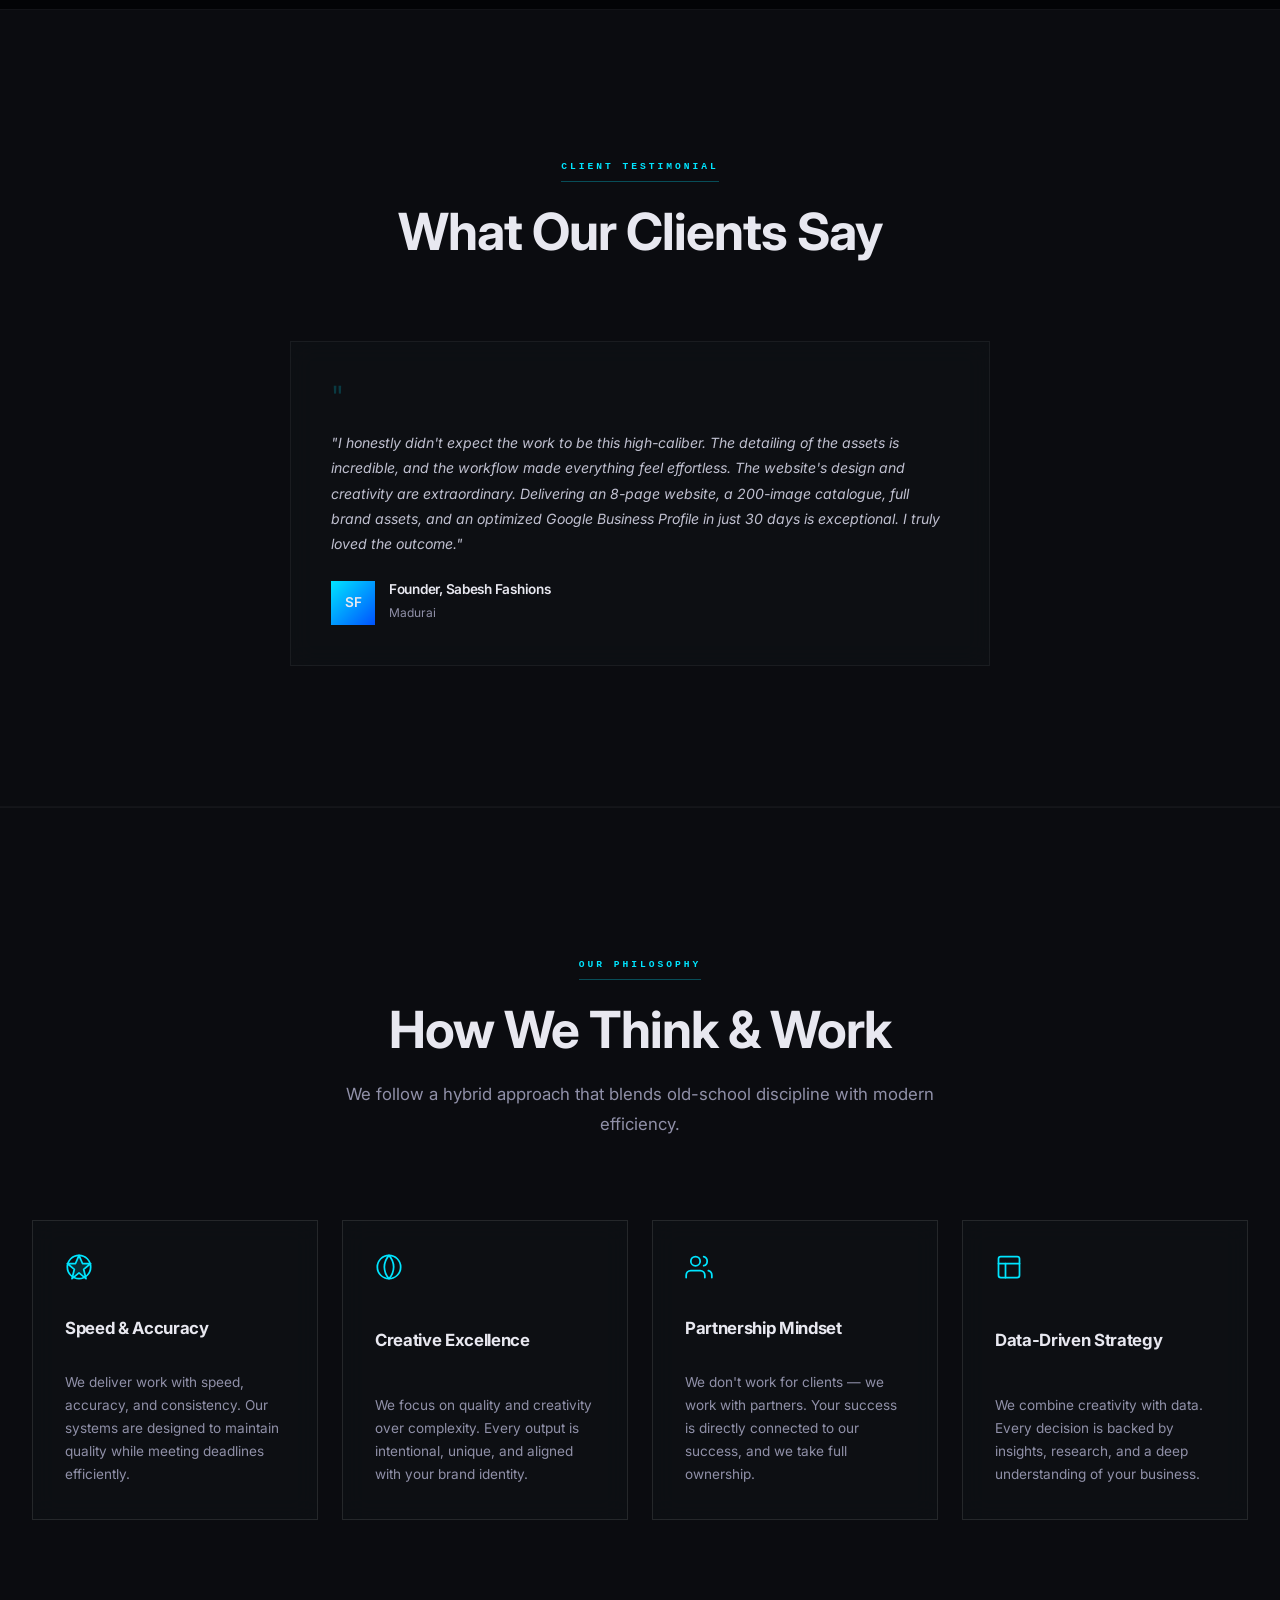
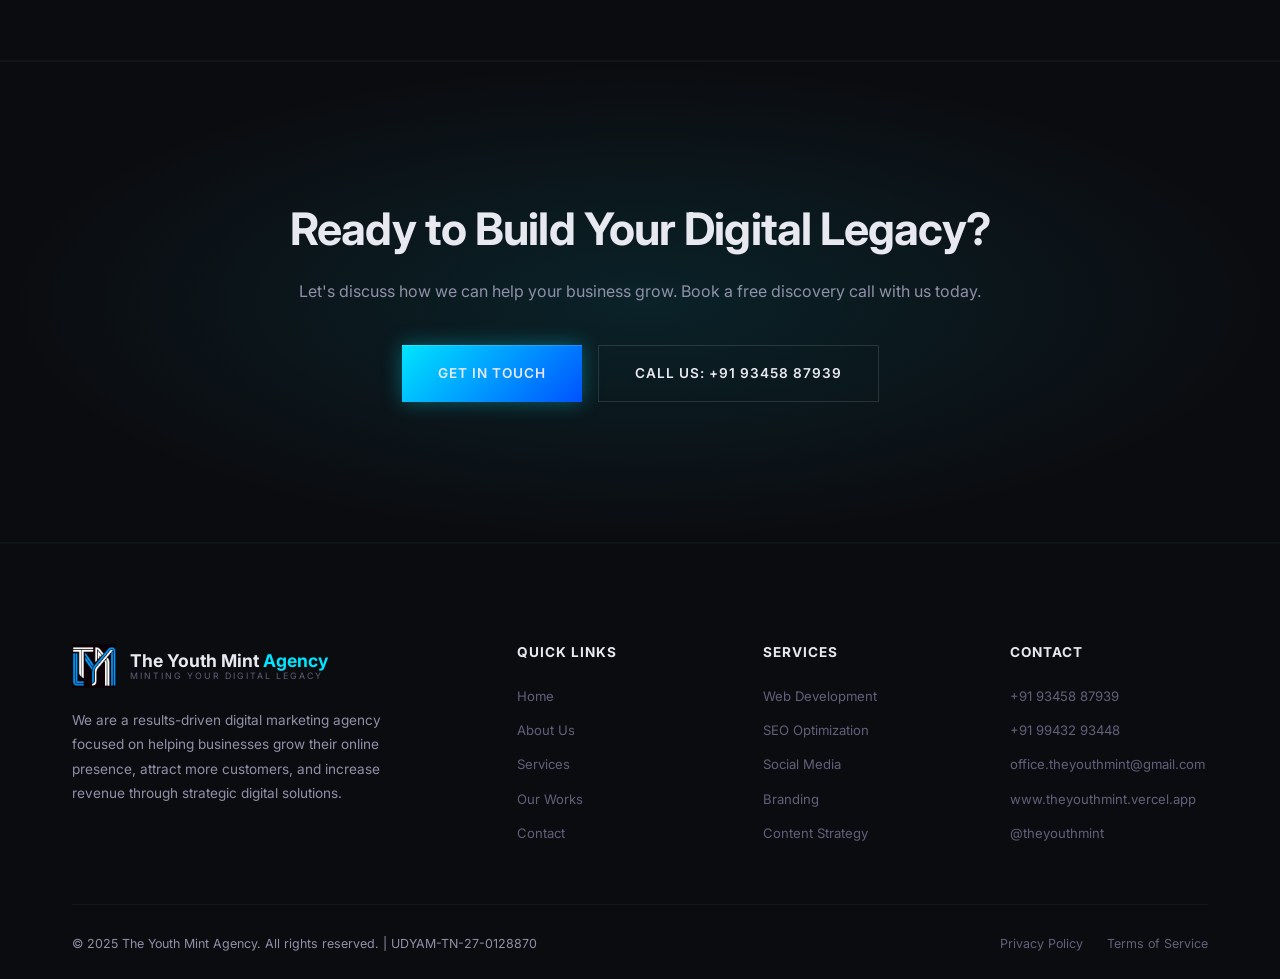
==== commit 5c0c9a8f: "modifying the website" ====
--- a/index.html
+++ b/index.html
@@ -3,18 +3,18 @@
 <head>
   <meta charset="UTF-8">
   <meta name="viewport" content="width=device-width, initial-scale=1.0">
-  <title>The Youth Mint Agency | Minting Your Digital Legacy</title>
-  <meta name="description" content="The Youth Mint Agency - Premium digital marketing, web development, branding, and SEO services. Minting your digital legacy with strategy and creativity.">
+  <title>The Youth Mint Agency - Premium Digital Agency</title>
+  <meta name="description" content="The Youth Mint Agency crafts premium digital experiences that build brands, drive growth, and create lasting value.">
   <link rel="preconnect" href="https://fonts.googleapis.com">
   <link rel="preconnect" href="https://fonts.gstatic.com" crossorigin>
-  <link href="https://fonts.googleapis.com/css2?family=Inter:wght@400;500;600;700&family=Poppins:wght@600;700;800&display=swap" rel="stylesheet">
+  <link href="https://fonts.googleapis.com/css2?family=Inter:wght@300;400;500;600;700;800&display=swap" rel="stylesheet">
   <link rel="stylesheet" href="css/style.css">
   <link rel="icon" href="images/favicon.png" type="image/png">
 </head>
 <body>
 
   <!-- Navigation -->
-  <nav class="navbar" role="navigation" aria-label="Main navigation">
+  <nav class="navbar scrolled" role="navigation" aria-label="Main navigation">
     <div class="container">
       <a href="index.html" class="nav-logo">
         <img src="images/tym-agency-logo.png" alt="The Youth Mint Agency Logo">
@@ -39,7 +39,7 @@
     </div>
   </nav>
 
-  <!-- COMMAND DECK (Hero) -->
+  <!-- Hero Section -->
   <section class="hero" id="home">
     <div class="hero-bg">
       <div class="gradient-orb"></div>
@@ -48,13 +48,10 @@
     <div class="hero-grid-overlay"></div>
     <div class="container">
       <div class="hero-content">
-        <div class="hero-badge">
-          <span class="dot"></span>
-          SYSTEM ONLINE // Premium Digital Agency
-        </div>
         <h1 class="hero-title">
           Minting Your<br>
           <span class="highlight">Digital Legacy</span>
+          <span class="light-weight">Web / Brand / Growth</span>
         </h1>
         <p class="hero-desc">
           We craft premium digital experiences that build brands, drive growth, and create lasting value. From web development to marketing strategy — we build your success.
@@ -83,50 +80,90 @@
         </div>
       </div>
       <div class="hero-visual">
-        <div class="system-blueprint">
-          <div class="blueprint-header">
-            <div class="blueprint-led"></div>
-            <span class="blueprint-title">SYS//BLUEPRINT</span>
-            <span class="blueprint-spec">v2.4.1 | NODE: TYM-001</span>
-          </div>
-          <div class="blueprint-viewport">
-            <div class="blueprint-scanner"></div>
-            <div class="blueprint-log">
-              <div class="log-line"><span class="log-ts">[09:47:12]</span> <span class="log-level init">INIT</span> Loading kernel modules...</div>
-              <div class="log-line"><span class="log-ts">[09:47:13]</span> <span class="log-level ok">OK</span> Memory: 2048MB allocated</div>
-              <div class="log-line"><span class="log-ts">[09:47:14]</span> <span class="log-level init">INIT</span> Establishing secure tunnel...</div>
-              <div class="log-line"><span class="log-ts">[09:47:15]</span> <span class="log-level ok">OK</span> TLS handshake complete</div>
-              <div class="log-line"><span class="log-ts">[09:47:16]</span> <span class="log-level wrn">WRN</span> Latency spike: 247ms</div>
-              <div class="log-line"><span class="log-ts">[09:47:17]</span> <span class="log-level ok">OK</span> Auto-scaled to 4 nodes</div>
-              <div class="log-line"><span class="log-ts">[09:47:18]</span> <span class="log-level init">INIT</span> Running build #0427...</div>
-              <div class="log-line"><span class="log-ts">[09:47:20]</span> <span class="log-level ok">OK</span> Assets compiled: 142 modules</div>
-              <div class="log-line"><span class="log-ts">[09:47:22]</span> <span class="log-level ok">OK</span> Deploy target: [production]</div>
-              <div class="log-line"><span class="log-ts">[09:47:25]</span> <span class="log-level ok" style="color:var(--blue-neon);">&#10003;</span> Deployment complete in 48h</div>
-              <div class="log-line"><span class="log-ts">[09:47:26]</span> <span class="log-level init">INIT</span> Running health check...</div>
-              <div class="log-line"><span class="log-ts">[09:47:28]</span> <span class="log-level ok">OK</span> All systems nominal</div>
-              <div class="log-line"><span class="log-ts">[09:47:30]</span> <span class="log-level">$</span> <span class="log-cursor">_</span></div>
-            </div>
-          </div>
-          <div class="blueprint-footer">
-            <div class="bp-stat">
-              <span class="bp-stat-label">UPTIME</span>
-              <span class="bp-stat-val neon">99.97%</span>
-              <span class="bp-stat-bar"><span style="width:99%"></span></span>
-            </div>
-            <div class="bp-stat">
-              <span class="bp-stat-label">BUILD</span>
-              <span class="bp-stat-val">142</span>
-              <span class="bp-stat-bar"><span style="width:78%"></span></span>
-            </div>
-            <div class="bp-stat">
-              <span class="bp-stat-label">LATENCY</span>
-              <span class="bp-stat-val neon">&lt;50ms</span>
-              <span class="bp-stat-bar"><span style="width:94%"></span></span>
-            </div>
-            <div class="bp-stat">
-              <span class="bp-stat-label">NODES</span>
-              <span class="bp-stat-val">4</span>
-              <span class="bp-stat-bar"><span style="width:40%"></span></span>
+        <div class="hero-right-container" id="hero-core">
+          <!-- Layer 1: Geometric Core (furthest) -->
+          <div class="hero-layer hero-layer-1">
+            <div class="geo-shape">
+              <svg viewBox="0 0 400 400" xmlns="http://www.w3.org/2000/svg">
+                <defs>
+                  <linearGradient id="geo-grad" x1="0%" y1="0%" x2="100%" y2="100%">
+                    <stop offset="0%" stop-color="#00E5FF" stop-opacity="0.12"/>
+                    <stop offset="100%" stop-color="#0052FF" stop-opacity="0.04"/>
+                  </linearGradient>
+                </defs>
+                <circle cx="200" cy="200" r="185" fill="none" stroke="#EAEAEA" stroke-width="0.4" opacity="0.12" class="geo-ring-1"/>
+                <circle cx="200" cy="200" r="140" fill="none" stroke="#00E5FF" stroke-width="0.5" stroke-dasharray="6 14" opacity="0.2" class="geo-ring-2"/>
+                <circle cx="200" cy="200" r="90" fill="none" stroke="#EAEAEA" stroke-width="0.4" stroke-dasharray="3 9" opacity="0.15" class="geo-ring-3"/>
+                <rect x="180" y="180" width="40" height="40" transform="rotate(45 200 200)" fill="none" stroke="#00E5FF" stroke-width="1" opacity="0.8" class="geo-diamond"/>
+                <line x1="200" y1="15" x2="200" y2="65" stroke="#EAEAEA" stroke-width="0.3" opacity="0.08" class="geo-line"/>
+                <line x1="200" y1="335" x2="200" y2="385" stroke="#EAEAEA" stroke-width="0.3" opacity="0.08" class="geo-line"/>
+                <line x1="15" y1="200" x2="65" y2="200" stroke="#EAEAEA" stroke-width="0.3" opacity="0.08" class="geo-line"/>
+                <line x1="335" y1="200" x2="385" y2="200" stroke="#EAEAEA" stroke-width="0.3" opacity="0.08" class="geo-line"/>
+                <circle cx="200" cy="15" r="3" fill="#00E5FF" opacity="0.4" class="geo-dot"/>
+                <circle cx="200" cy="385" r="3" fill="#00E5FF" opacity="0.4" class="geo-dot"/>
+                <circle cx="15" cy="200" r="3" fill="#00E5FF" opacity="0.4" class="geo-dot"/>
+                <circle cx="385" cy="200" r="3" fill="#00E5FF" opacity="0.4" class="geo-dot"/>
+                <circle cx="60" cy="60" r="1.5" fill="#EAEAEA" opacity="0.15" class="geo-dot"/>
+                <circle cx="340" cy="60" r="1.5" fill="#EAEAEA" opacity="0.15" class="geo-dot"/>
+                <circle cx="60" cy="340" r="1.5" fill="#EAEAEA" opacity="0.15" class="geo-dot"/>
+                <circle cx="340" cy="340" r="1.5" fill="#EAEAEA" opacity="0.15" class="geo-dot"/>
+                <circle cx="200" cy="200" r="20" fill="#00E5FF" opacity="0.05" class="core-glow"/>
+                <circle cx="200" cy="200" r="12" fill="#00E5FF" opacity="0.1" class="core-glow"/>
+                <circle cx="200" cy="200" r="6" fill="#00E5FF" opacity="0.3" class="core-glow"/>
+                <circle cx="200" cy="200" r="2" fill="#00E5FF" opacity="0.9" class="core-glow"/>
+              </svg>
+            </div>
+          </div>
+
+          <!-- Layer 2: Service Pillar Cards (orbit) -->
+          <div class="hero-layer hero-layer-2">
+            <div class="micro-card sc-1">
+              <div class="mc-icon">
+                <svg viewBox="0 0 24 24" fill="none" stroke="#00E5FF" stroke-width="2" stroke-linecap="round" stroke-linejoin="round">
+                  <polyline points="16 18 22 12 16 6"/>
+                  <polyline points="8 6 2 12 8 18"/>
+                </svg>
+              </div>
+              <span class="mc-label">Web Dev</span>
+            </div>
+            <div class="micro-card sc-2">
+              <div class="mc-icon">
+                <svg viewBox="0 0 24 24" fill="none" stroke="#00E5FF" stroke-width="2" stroke-linecap="round" stroke-linejoin="round">
+                  <circle cx="12" cy="12" r="2"/>
+                  <circle cx="19" cy="12" r="2"/>
+                  <circle cx="5" cy="12" r="2"/>
+                  <circle cx="12" cy="5" r="2"/>
+                  <circle cx="12" cy="19" r="2"/>
+                </svg>
+              </div>
+              <span class="mc-label">UI/UX</span>
+            </div>
+            <div class="micro-card sc-3">
+              <div class="mc-icon">
+                <svg viewBox="0 0 24 24" fill="none" stroke="#00E5FF" stroke-width="2" stroke-linecap="round" stroke-linejoin="round">
+                  <path d="M12 22s8-4 8-10V5l-8-3-8 3v7c0 6 8 10 8 10z"/>
+                  <polyline points="8 13 11 10 14 13 17 10"/>
+                </svg>
+              </div>
+              <span class="mc-label">SEO</span>
+            </div>
+            <div class="micro-card sc-4">
+              <div class="mc-icon">
+                <svg viewBox="0 0 24 24" fill="none" stroke="#00E5FF" stroke-width="2" stroke-linecap="round" stroke-linejoin="round">
+                  <polygon points="13 2 3 14 12 14 11 22 21 10 12 10 13 2"/>
+                </svg>
+              </div>
+              <span class="mc-label">Marketing</span>
+            </div>
+            <div class="micro-card sc-5">
+              <div class="mc-icon">
+                <svg viewBox="0 0 24 24" fill="none" stroke="#00E5FF" stroke-width="2" stroke-linecap="round" stroke-linejoin="round">
+                  <ellipse cx="12" cy="5" rx="9" ry="3"/>
+                  <path d="M21 12c0 1.66-4 3-9 3s-9-1.34-9-3"/>
+                  <path d="M3 5v14c0 1.66 4 3 9 3s9-1.34 9-3V5"/>
+                </svg>
+              </div>
+              <span class="mc-label">Brand</span>
             </div>
           </div>
         </div>
@@ -168,7 +205,13 @@
       </div>
       <div class="services-grid">
         <div class="service-card animate">
-          <div class="service-icon"><img src="images/service-web.png" alt="Web Development" style="width:100%;height:auto;display:block;"></div>
+          <div class="service-icon">
+            <svg class="svg-icon" viewBox="0 0 24 24" fill="none" stroke="#00E5FF" stroke-width="1.5" stroke-linecap="round" stroke-linejoin="round">
+              <rect x="2" y="3" width="20" height="14" rx="2"/>
+              <line x1="8" y1="21" x2="16" y2="21"/>
+              <line x1="12" y1="17" x2="12" y2="21"/>
+            </svg>
+          </div>
           <h3>Online Presence Setup</h3>
           <p>Website design, mobile-optimized creation, landing pages, Google Business Profile setup, and basic brand identity development.</p>
           <div class="service-tags">
@@ -178,7 +221,14 @@
           </div>
         </div>
         <div class="service-card animate">
-          <div class="service-icon"><img src="images/service-seo.png" alt="SEO" style="width:100%;height:auto;display:block;"></div>
+          <div class="service-icon">
+            <svg class="svg-icon" viewBox="0 0 24 24" fill="none" stroke="#00E5FF" stroke-width="1.5" stroke-linecap="round" stroke-linejoin="round">
+              <circle cx="11" cy="11" r="8"/>
+              <line x1="21" y1="21" x2="16.65" y2="16.65"/>
+              <line x1="11" y1="8" x2="11" y2="14"/>
+              <line x1="8" y1="11" x2="14" y2="11"/>
+            </svg>
+          </div>
           <h3>SEO & Search Growth</h3>
           <p>Search engine optimization, local SEO for Google Maps ranking, keyword research, competitor analysis, and performance optimization.</p>
           <div class="service-tags">
@@ -188,7 +238,15 @@
           </div>
         </div>
         <div class="service-card animate">
-          <div class="service-icon"><img src="images/service-social.png" alt="Social Media" style="width:100%;height:auto;display:block;"></div>
+          <div class="service-icon">
+            <svg class="svg-icon" viewBox="0 0 24 24" fill="none" stroke="#00E5FF" stroke-width="1.5" stroke-linecap="round" stroke-linejoin="round">
+              <circle cx="18" cy="5" r="3"/>
+              <circle cx="6" cy="12" r="3"/>
+              <circle cx="18" cy="19" r="3"/>
+              <line x1="8.59" y1="13.51" x2="15.42" y2="17.49"/>
+              <line x1="15.41" y1="6.51" x2="8.59" y2="10.49"/>
+            </svg>
+          </div>
           <h3>Social Media Management</h3>
           <p>Instagram & Facebook management, content planning, post creation, caption writing, hashtag strategy, and audience engagement.</p>
           <div class="service-tags">
@@ -198,7 +256,14 @@
           </div>
         </div>
         <div class="service-card animate">
-          <div class="service-icon"><img src="images/service-content.png" alt="Content Strategy" style="width:100%;height:auto;display:block;"></div>
+          <div class="service-icon">
+            <svg class="svg-icon" viewBox="0 0 24 24" fill="none" stroke="#00E5FF" stroke-width="1.5" stroke-linecap="round" stroke-linejoin="round">
+              <path d="M14 2H6a2 2 0 0 0-2 2v16a2 2 0 0 0 2 2h12a2 2 0 0 0 2-2V8z"/>
+              <polyline points="14 2 14 8 20 8"/>
+              <line x1="16" y1="13" x2="8" y2="13"/>
+              <line x1="16" y1="17" x2="8" y2="17"/>
+            </svg>
+          </div>
           <h3>Content & Communication</h3>
           <p>Website content writing, social media content, advertising copywriting, and SEO-focused blog writing that drives customer action.</p>
           <div class="service-tags">
@@ -208,7 +273,14 @@
           </div>
         </div>
         <div class="service-card animate">
-          <div class="service-icon"><img src="images/service-branding.png" alt="Branding" style="width:100%;height:auto;display:block;"></div>
+          <div class="service-icon">
+            <svg class="svg-icon" viewBox="0 0 24 24" fill="none" stroke="#00E5FF" stroke-width="1.5" stroke-linecap="round" stroke-linejoin="round">
+              <circle cx="13.5" cy="6.5" r="6.5"/>
+              <circle cx="13.5" cy="6.5" r="2.5" fill="#00E5FF" fill-opacity="0.2"/>
+              <path d="M13.5 13C9.91 13 7 12.1 7 11v10c0 1.1 2.91 2 6.5 2s6.5-.9 6.5-2V11c0 1.1-2.91 2-6.5 2z"/>
+              <path d="M7 16c0 1.1 2.91 2 6.5 2s6.5-.9 6.5-2"/>
+            </svg>
+          </div>
           <h3>Visual Branding & Design</h3>
           <p>Social media creatives, business cards, print designs, promotional banners, flyers, and brand consistency design.</p>
           <div class="service-tags">
@@ -218,7 +290,11 @@
           </div>
         </div>
         <div class="service-card animate">
-          <div class="service-icon"><img src="images/service-video.png" alt="Video Marketing" style="width:100%;height:auto;display:block;"></div>
+          <div class="service-icon">
+            <svg class="svg-icon" viewBox="0 0 24 24" fill="none" stroke="#00E5FF" stroke-width="1.5" stroke-linecap="round" stroke-linejoin="round">
+              <polygon points="5 3 19 12 5 21 5 3"/>
+            </svg>
+          </div>
           <h3>Video & Content Marketing</h3>
           <p>Short video content, reels, promotional videos, product showcase videos, and video content planning for higher engagement.</p>
           <div class="service-tags">
@@ -228,121 +304,8 @@
           </div>
         </div>
       </div>
-      <div style="text-align: center; margin-top: 40px;">
+      <div style="text-align: center; margin-top: 48px;">
         <a href="services.html" class="btn btn-outline">View All Services</a>
-      </div>
-    </div>
-  </section>
-
-  <!-- Projects Preview -->
-  <section class="section section-dark">
-    <div class="container">
-      <div class="section-header">
-        <span class="section-tag">Our Portfolio</span>
-        <h2 class="section-title">Projects We've Delivered</h2>
-        <p class="section-subtitle">A showcase of websites and digital solutions we've built — each crafted to meet our clients' unique goals.</p>
-      </div>
-      <div class="works-grid">
-
-        <a href="https://sabeshfashions.in/" target="_blank" rel="noopener" class="work-card animate" style="display:block;text-decoration:none;color:inherit;">
-          <div class="work-card-image">
-            <img src="images/project-sabesh.png" alt="Sabesh Fashions">
-          </div>
-          <div class="work-card-body">
-            <span class="work-category">Digital Transformation</span>
-            <h3>Sabesh Fashions</h3>
-            <p>Complete branding, 8-page website, 200+ product catalogue, and Google Business Profile optimization.</p>
-            <span class="project-link">View Project &rarr;</span>
-          </div>
-        </a>
-
-        <a href="https://tym-jewels.vercel.app/" target="_blank" rel="noopener" class="work-card animate" style="display:block;text-decoration:none;color:inherit;">
-          <div class="work-card-image">
-            <img src="images/project-tymjewellery.png" alt="TYM Jewellery">
-          </div>
-          <div class="work-card-body">
-            <span class="work-category">Brand Identity</span>
-            <h3>TYM Jewellery</h3>
-            <p>Premium jewellery showcase website with elegant product displays and brand storytelling.</p>
-            <span class="project-link">View Project &rarr;</span>
-          </div>
-        </a>
-
-        <a href="https://tym-events-2026.vercel.app/" target="_blank" rel="noopener" class="work-card animate" style="display:block;text-decoration:none;color:inherit;">
-          <div class="work-card-image">
-            <img src="images/project-tymevents.png" alt="TYM Events">
-          </div>
-          <div class="work-card-body">
-            <span class="work-category">Branding &amp; Digital Presence</span>
-            <h3>TYM Events</h3>
-            <p>Digital presence and branding for event services focusing on visibility and customer engagement.</p>
-            <span class="project-link">View Project &rarr;</span>
-          </div>
-        </a>
-
-        <a href="https://tym-hardware.vercel.app/" target="_blank" rel="noopener" class="work-card animate" style="display:block;text-decoration:none;color:inherit;">
-          <div class="work-card-image">
-            <img src="images/project-electricals.png" alt="TYM Electricals &amp; Hardwares">
-          </div>
-          <div class="work-card-body">
-            <span class="work-category">Local Business Setup</span>
-            <h3>TYM Electricals &amp; Hardwares</h3>
-            <p>Business positioning, branding, and digital foundation to improve local visibility and customer reach.</p>
-            <span class="project-link">View Project &rarr;</span>
-          </div>
-        </a>
-
-        <a href="https://arunagiri-estates.vercel.app/" target="_blank" rel="noopener" class="work-card animate" style="display:block;text-decoration:none;color:inherit;">
-          <div class="work-card-image">
-            <img src="images/project-arunagiri.png" alt="Arunagiri Estates">
-          </div>
-          <div class="work-card-body">
-            <span class="work-category">Real Estate Branding</span>
-            <h3>Arunagiri Estates</h3>
-            <p>Digital presence and branding designed to strengthen credibility and visibility in the real estate sector.</p>
-            <span class="project-link">View Project &rarr;</span>
-          </div>
-        </a>
-
-        <a href="https://tier1-silk.vercel.app/" target="_blank" rel="noopener" class="work-card animate" style="display:block;text-decoration:none;color:inherit;">
-          <div class="work-card-image">
-            <img src="images/project-kaveri.png" alt="Cauvery Caterers">
-          </div>
-          <div class="work-card-body">
-            <span class="work-category">Digital Branding</span>
-            <h3>Cauvery Caterers</h3>
-            <p>Online presence and branding focused on showcasing catering services and building customer trust.</p>
-            <span class="project-link">View Project &rarr;</span>
-          </div>
-        </a>
-
-        <a href="https://multicuisine-restaurant.vercel.app/" target="_blank" rel="noopener" class="work-card animate" style="display:block;text-decoration:none;color:inherit;">
-          <div class="work-card-image">
-            <img src="images/project-restaurant.png" alt="Multi-Cuisine Restaurant">
-          </div>
-          <div class="work-card-body">
-            <span class="work-category">Marketing Strategy</span>
-            <h3>Multi-Cuisine Restaurant</h3>
-            <p>Brand-focused digital solutions for improved online discoverability and customer engagement.</p>
-            <span class="project-link">View Project &rarr;</span>
-          </div>
-        </a>
-
-        <a href="https://elias-portfolio-zeta.vercel.app/" target="_blank" rel="noopener" class="work-card animate" style="display:block;text-decoration:none;color:inherit;">
-          <div class="work-card-image">
-            <img src="images/project-portfolio.png" alt="Elias Portfolio">
-          </div>
-          <div class="work-card-body">
-            <span class="work-category">Personal Branding</span>
-            <h3>Elias Portfolio</h3>
-            <p>Personal portfolio website showcasing skills, projects, and professional identity.</p>
-            <span class="project-link">View Project &rarr;</span>
-          </div>
-        </a>
-
-      </div>
-      <div style="text-align:center;margin-top:40px;">
-        <a href="works.html" class="btn btn-primary">View All Projects</a>
       </div>
     </div>
   </section>
@@ -369,12 +332,32 @@
             Our journey began with a simple but uncompromising belief: <strong>talent matters more than titles.</strong> We combine modern opportunities with old-school economic principles — where individuals take ownership, contribute to each other's growth, and build sustainable ecosystems together.
           </p>
           <div class="about-features">
-            <div class="about-feature"><span class="check">&#10003;</span> Partnership-Driven Approach</div>
-            <div class="about-feature"><span class="check">&#10003;</span> Custom-Coded Solutions</div>
-            <div class="about-feature"><span class="check">&#10003;</span> Results-Focused Execution</div>
-            <div class="about-feature"><span class="check">&#10003;</span> Transparent Communication</div>
-          </div>
-          <div style="margin-top:28px;">
+            <div class="about-feature">
+              <svg class="svg-icon" viewBox="0 0 24 24" fill="none" stroke="#00E5FF" stroke-width="2" stroke-linecap="round" stroke-linejoin="round" style="width:18px;height:18px;">
+                <polyline points="20 6 9 17 4 12"/>
+              </svg>
+              Partnership-Driven Approach
+            </div>
+            <div class="about-feature">
+              <svg class="svg-icon" viewBox="0 0 24 24" fill="none" stroke="#00E5FF" stroke-width="2" stroke-linecap="round" stroke-linejoin="round" style="width:18px;height:18px;">
+                <polyline points="20 6 9 17 4 12"/>
+              </svg>
+              Custom-Coded Solutions
+            </div>
+            <div class="about-feature">
+              <svg class="svg-icon" viewBox="0 0 24 24" fill="none" stroke="#00E5FF" stroke-width="2" stroke-linecap="round" stroke-linejoin="round" style="width:18px;height:18px;">
+                <polyline points="20 6 9 17 4 12"/>
+              </svg>
+              Results-Focused Execution
+            </div>
+            <div class="about-feature">
+              <svg class="svg-icon" viewBox="0 0 24 24" fill="none" stroke="#00E5FF" stroke-width="2" stroke-linecap="round" stroke-linejoin="round" style="width:18px;height:18px;">
+                <polyline points="20 6 9 17 4 12"/>
+              </svg>
+              Transparent Communication
+            </div>
+          </div>
+          <div style="margin-top:32px;">
             <a href="about.html" class="btn btn-outline">Learn More About Us</a>
           </div>
         </div>
@@ -390,14 +373,14 @@
         <h2 class="section-title">What Our Clients Say</h2>
       </div>
       <div style="max-width:700px;margin:0 auto;">
-        <div class="testimonial-card" style="background:var(--dark-card);border-color:rgba(255,255,255,0.06);">
-          <div class="quote">&#10077;</div>
+        <div class="testimonial-card">
+          <div class="quote">"</div>
           <p>"I honestly didn't expect the work to be this high-caliber. The detailing of the assets is incredible, and the workflow made everything feel effortless. The website's design and creativity are extraordinary. Delivering an 8-page website, a 200-image catalogue, full brand assets, and an optimized Google Business Profile in just 30 days is exceptional. I truly loved the outcome."</p>
           <div class="author">
             <div class="avatar">SF</div>
             <div class="info">
-              <h4 style="color:var(--light);">Founder, Sabesh Fashions</h4>
-              <span style="color:var(--gray-400);">Madurai</span>
+              <h4>Founder, Sabesh Fashions</h4>
+              <span>Madurai</span>
             </div>
           </div>
         </div>
@@ -413,24 +396,47 @@
         <h2 class="section-title">How We Think & Work</h2>
         <p class="section-subtitle">We follow a hybrid approach that blends old-school discipline with modern efficiency.</p>
       </div>
-      <div class="philosophy-grid">
+      <div class="row-container">
         <div class="philosophy-card animate">
-          <div class="icon">&#9889;</div>
+          <div class="icon">
+            <svg class="svg-icon" viewBox="0 0 24 24" fill="none" stroke="#00E5FF" stroke-width="1.5" stroke-linecap="round" stroke-linejoin="round">
+              <circle cx="12" cy="12" r="10"/>
+              <polygon points="12 2 15 9 22 9 16 14 18 22 12 17 6 22 8 14 2 9 9 9" fill="#00E5FF" fill-opacity="0.15"/>
+            </svg>
+          </div>
           <h3>Speed & Accuracy</h3>
           <p>We deliver work with speed, accuracy, and consistency. Our systems are designed to maintain quality while meeting deadlines efficiently.</p>
         </div>
         <div class="philosophy-card animate">
-          <div class="icon">&#128161;</div>
+          <div class="icon">
+            <svg class="svg-icon" viewBox="0 0 24 24" fill="none" stroke="#00E5FF" stroke-width="1.5" stroke-linecap="round" stroke-linejoin="round">
+              <circle cx="12" cy="12" r="10"/>
+              <path d="M12 2a15.3 15.3 0 0 1 4 10 15.3 15.3 0 0 1-4 10 15.3 15.3 0 0 1-4-10 15.3 15.3 0 0 1 4-10z"/>
+            </svg>
+          </div>
           <h3>Creative Excellence</h3>
           <p>We focus on quality and creativity over complexity. Every output is intentional, unique, and aligned with your brand identity.</p>
         </div>
         <div class="philosophy-card animate">
-          <div class="icon">&#129309;</div>
+          <div class="icon">
+            <svg class="svg-icon" viewBox="0 0 24 24" fill="none" stroke="#00E5FF" stroke-width="1.5" stroke-linecap="round" stroke-linejoin="round">
+              <path d="M17 21v-2a4 4 0 0 0-4-4H5a4 4 0 0 0-4 4v2"/>
+              <circle cx="9" cy="7" r="4"/>
+              <path d="M23 21v-2a4 4 0 0 0-3-3.87"/>
+              <path d="M16 3.13a4 4 0 0 1 0 7.75"/>
+            </svg>
+          </div>
           <h3>Partnership Mindset</h3>
           <p>We don't work for clients — we work with partners. Your success is directly connected to our success, and we take full ownership.</p>
         </div>
         <div class="philosophy-card animate">
-          <div class="icon">&#128200;</div>
+          <div class="icon">
+            <svg class="svg-icon" viewBox="0 0 24 24" fill="none" stroke="#00E5FF" stroke-width="1.5" stroke-linecap="round" stroke-linejoin="round">
+              <rect x="3" y="3" width="18" height="18" rx="2" ry="2"/>
+              <line x1="3" y1="9" x2="21" y2="9"/>
+              <line x1="9" y1="21" x2="9" y2="9"/>
+            </svg>
+          </div>
           <h3>Data-Driven Strategy</h3>
           <p>We combine creativity with data. Every decision is backed by insights, research, and a deep understanding of your business.</p>
         </div>
--- a/css/style.css
+++ b/css/style.css
@@ -1,76 +1,57 @@
 /* ============================================
-   THE YOUTH MINT AGENCY - Premium Industrial Terminal
+   THE YOUTH MINT AGENCY - Minimalist Luxury
    ============================================ */
 
-/* ----- Noise Texture SVG (inline) ----- */
-/* Applies a brushed-carbon grain over dark surfaces */
+/* ----- Noise Overlay ----- */
 body::after {
   content: '';
   position: fixed;
   inset: 0;
   z-index: 9998;
   pointer-events: none;
-  opacity: 0.035;
+  opacity: 0.03;
   background-image: url("data:image/svg+xml,%3Csvg viewBox='0 0 256 256' xmlns='http://www.w3.org/2000/svg'%3E%3Cfilter id='n'%3E%3CfeTurbulence type='fractalNoise' baseFrequency='0.9' numOctaves='4' stitchTiles='stitch'/%3E%3C/filter%3E%3Crect width='100%25' height='100%25' filter='url(%23n)'/%3E%3C/svg%3E");
   background-repeat: repeat;
   background-size: 256px 256px;
   mix-blend-mode: overlay;
 }
 
-/* ----- CSS Variables / Theme ----- */
+/* ----- Design Tokens ----- */
 :root {
-  --obsidian: #0B0C10;
-  --obsidian-deep: #030406;
-  --obsidian-mid: #0F1115;
-  --obsidian-card: #111318;
-  --obsidian-surface: #151820;
-  --obsidian-border: #1E2230;
+  --bg-obsidian: #0B0C10;
+  --bg-deep: #030406;
+  --bg-mid: #0F1115;
+  --bg-card: #111318;
+  --bg-surface: #151820;
+  --bg-border: #1E2230;
+  --bg-glass: rgba(15, 17, 21, 0.72);
 
   --silver: #EAEAEA;
   --silver-mid: #888888;
   --silver-bright: #F5F5F5;
-  --silver-chrome: linear-gradient(135deg, #EAEAEA 0%, #888888 50%, #F5F5F5 100%);
-
-  --blue-neon: #00E5FF;
-  --blue-cobalt: #0052FF;
-  --blue-glow: rgba(0, 229, 255, 0.4);
-  --blue-flux: linear-gradient(135deg, #00E5FF 0%, #0052FF 100%);
-
-  --primary: #00E5FF;
-  --primary-dark: #0052FF;
-  --primary-light: #66F0FF;
-  --primary-glow: rgba(0, 229, 255, 0.35);
-  --secondary: #0052FF;
-  --secondary-light: #3388FF;
-
-  --dark: var(--obsidian);
-  --dark-alt: var(--obsidian-mid);
-  --dark-card: var(--obsidian-card);
-  --dark-surface: var(--obsidian-surface);
-
-  --light: #ffffff;
-  --light-off: #f8f9fc;
+  --metallic-silver: linear-gradient(135deg, #EAEAEA 0%, #888888 50%, #F5F5F5 100%);
+
+  --neon-cobalt: #00E5FF;
+  --cobalt-deep: #0052FF;
+  --cobalt-glow: rgba(0, 229, 255, 0.35);
+  --cobalt-flux: linear-gradient(135deg, #00E5FF 0%, #0052FF 100%);
+
   --gray-100: #f0f0f5;
   --gray-200: #e0e0ea;
   --gray-300: #c0c0d0;
   --gray-400: #9090a8;
   --gray-500: #60607a;
   --gray-600: #40405a;
-  --text-dark: #1a1a2e;
   --text-light: #e8e8f0;
   --text-muted: #8888a8;
 
-  --font-heading: 'Poppins', sans-serif;
-  --font-body: 'Inter', -apple-system, BlinkMacSystemFont, sans-serif;
+  --font-body: 'Inter', system-ui, -apple-system, sans-serif;
+  --font-mono: 'SF Mono', 'Fira Code', 'Consolas', monospace;
+
   --transition: all 0.4s cubic-bezier(0.25, 0.46, 0.45, 0.94);
   --shadow-sm: 0 2px 8px rgba(0, 0, 0, 0.08);
   --shadow-md: 0 8px 30px rgba(0, 0, 0, 0.12);
   --shadow-lg: 0 20px 60px rgba(0, 0, 0, 0.15);
-  --shadow-xl: 0 30px 80px rgba(0, 0, 0, 0.2);
-  --radius-sm: 6px;
-  --radius-md: 12px;
-  --radius-lg: 20px;
-  --radius-xl: 28px;
   --max-width: 1200px;
   --nav-height: 80px;
 }
@@ -90,10 +71,9 @@
 body {
   font-family: var(--font-body);
   color: var(--text-light);
-  background: var(--obsidian-deep);
+  background: var(--bg-deep);
   line-height: 1.7;
   -webkit-font-smoothing: antialiased;
-  -moz-osx-font-smoothing: grayscale;
   overflow-x: hidden;
 }
 
@@ -117,133 +97,138 @@
   width: 100%;
   max-width: var(--max-width);
   margin: 0 auto;
-  padding: 0 24px;
+  padding: 0 32px;
 }
 
 .section {
-  padding: 100px 0;
+  padding: 140px 0;
 }
 
 .section-dark {
-  background: var(--obsidian);
+  background: var(--bg-obsidian);
   color: var(--text-light);
   border-top: 1px solid rgba(255, 255, 255, 0.03);
   border-bottom: 1px solid rgba(255, 255, 255, 0.03);
 }
 
 .section-light {
-  background: var(--obsidian-mid);
+  background: var(--bg-mid);
   border-top: 1px solid rgba(255, 255, 255, 0.03);
   border-bottom: 1px solid rgba(255, 255, 255, 0.03);
 }
 
 .section-header {
   text-align: center;
-  margin-bottom: 60px;
+  margin-bottom: 80px;
 }
 
 .section-tag {
   display: inline-block;
-  font-size: 0.65rem;
+  font-family: var(--font-mono);
+  font-size: 0.6rem;
   font-weight: 600;
   letter-spacing: 3px;
   text-transform: uppercase;
-  color: var(--blue-neon);
+  color: var(--neon-cobalt);
   padding: 6px 0;
-  margin-bottom: 16px;
+  margin-bottom: 20px;
   border-bottom: 1px solid rgba(0, 229, 255, 0.3);
 }
 
-.section-dark .section-tag {
-  color: var(--blue-neon);
-  border-bottom-color: rgba(0, 229, 255, 0.3);
-}
-
 .section-title {
-  font-family: var(--font-heading);
-  font-size: clamp(2rem, 4vw, 3rem);
+  font-size: clamp(2.2rem, 4.5vw, 3.2rem);
   font-weight: 700;
-  line-height: 1.2;
-  color: var(--text-light);
-  margin-bottom: 16px;
-}
-
-.section-dark .section-title {
-  color: var(--light);
+  line-height: 1.15;
+  color: var(--text-light);
+  margin-bottom: 20px;
+  letter-spacing: -0.02em;
 }
 
 .section-subtitle {
-  font-size: 1rem;
+  font-size: 1.05rem;
+  font-weight: 400;
   color: var(--gray-400);
   max-width: 600px;
   margin: 0 auto;
   line-height: 1.8;
 }
 
-.section-dark .section-subtitle {
-  color: var(--gray-400);
-}
-
 /* ----- Typography ----- */
 h1, h2, h3, h4, h5, h6 {
-  font-family: var(--font-heading);
   font-weight: 700;
-  line-height: 1.3;
+  line-height: 1.25;
+  letter-spacing: -0.02em;
+}
+
+h1 { font-size: clamp(2.5rem, 5vw, 4rem); }
+h2 { font-size: clamp(1.8rem, 3.5vw, 2.8rem); }
+h3 { font-size: clamp(1.1rem, 1.8vw, 1.4rem); }
+h4 { font-size: 1rem; }
+
+p, li {
+  font-weight: 400;
+  color: var(--gray-400);
+}
+
+strong {
+  font-weight: 600;
+  color: var(--text-light);
 }
 
 /* ----- Buttons ----- */
 .btn {
   display: inline-flex;
   align-items: center;
+  justify-content: center;
   gap: 10px;
   font-family: var(--font-body);
-  font-size: 0.9rem;
+  font-size: 0.85rem;
   font-weight: 600;
-  padding: 14px 32px;
-  border-radius: 50px;
+  padding: 16px 36px;
+  border-radius: 0;
   border: none;
   cursor: pointer;
   transition: var(--transition);
   position: relative;
   overflow: hidden;
+  text-transform: uppercase;
+  letter-spacing: 1px;
 }
 
 .btn-primary {
-  background: var(--blue-flux);
-  color: var(--light);
-  box-shadow: 0 0 20px var(--blue-glow), inset 0 1px 0 rgba(255, 255, 255, 0.15);
+  background: var(--cobalt-flux);
+  color: var(--text-light);
+  box-shadow: 0 0 20px var(--cobalt-glow), inset 0 1px 0 rgba(255, 255, 255, 0.15);
+  transition: all 0.4s cubic-bezier(0.25, 0.8, 0.25, 1);
 }
 
 .btn-primary:hover {
   transform: translateY(-3px);
-  box-shadow: 0 0 35px var(--blue-glow), inset 0 1px 0 rgba(255, 255, 255, 0.2);
+  box-shadow: 0 0 60px rgba(0, 229, 255, 0.35), 0 8px 32px rgba(0, 229, 255, 0.15), inset 0 1px 0 rgba(255, 255, 255, 0.25);
 }
 
 .btn-secondary {
   background: transparent;
-  color: var(--light);
-  border: 1px solid rgba(255, 255, 255, 0.15);
+  color: var(--text-light);
+  border: 1px solid rgba(255, 255, 255, 0.12);
 }
 
 .btn-secondary:hover {
-  border-color: var(--blue-neon);
-  background: rgba(0, 229, 255, 0.08);
-  transform: translateY(-3px);
-  box-shadow: 0 0 20px rgba(0, 229, 255, 0.15);
+  border-color: var(--neon-cobalt);
+  background: rgba(0, 229, 255, 0.06);
+  transform: translateY(-2px);
 }
 
 .btn-outline {
   background: transparent;
-  color: var(--blue-neon);
-  border: 1px solid rgba(0, 229, 255, 0.4);
+  color: var(--neon-cobalt);
+  border: 1px solid rgba(0, 229, 255, 0.3);
 }
 
 .btn-outline:hover {
-  background: rgba(0, 229, 255, 0.1);
-  color: var(--light);
-  border-color: var(--blue-neon);
-  transform: translateY(-3px);
-  box-shadow: 0 0 25px rgba(0, 229, 255, 0.2);
+  background: rgba(0, 229, 255, 0.08);
+  border-color: var(--neon-cobalt);
+  transform: translateY(-2px);
 }
 
 /* ----- Navigation ----- */
@@ -253,16 +238,16 @@
   left: 0;
   width: 100%;
   z-index: 1000;
-  padding: 0 24px;
+  padding: 0 32px;
   height: var(--nav-height);
   transition: var(--transition);
 }
 
 .navbar.scrolled {
-  background: rgba(3, 4, 6, 0.95);
-  backdrop-filter: blur(20px);
-  -webkit-backdrop-filter: blur(20px);
-  box-shadow: 0 1px 0 rgba(0, 229, 255, 0.08), 0 2px 30px rgba(0, 0, 0, 0.3);
+  background: rgba(3, 4, 6, 0.94);
+  backdrop-filter: blur(24px);
+  -webkit-backdrop-filter: blur(24px);
+  box-shadow: 0 1px 0 rgba(0, 229, 255, 0.06), 0 4px 40px rgba(0, 0, 0, 0.4);
 }
 
 .navbar .container {
@@ -276,77 +261,74 @@
 .nav-logo {
   display: flex;
   align-items: center;
-  gap: 12px;
+  gap: 14px;
   z-index: 1001;
 }
 
 .nav-logo img {
-  height: 42px;
+  height: 44px;
   width: auto;
 }
 
 .nav-logo-text {
-  font-family: var(--font-heading);
-  font-size: 1.2rem;
+  font-size: 1.1rem;
   font-weight: 700;
-  color: var(--light);
+  color: var(--text-light);
   line-height: 1.2;
 }
 
 .nav-logo-text span {
-  color: var(--primary-light);
+  color: var(--neon-cobalt);
 }
 
 .nav-logo-text small {
   display: block;
-  font-size: 0.6rem;
+  font-size: 0.55rem;
   font-weight: 400;
   letter-spacing: 2px;
   text-transform: uppercase;
-  color: var(--gray-400);
+  color: var(--gray-500);
 }
 
 .nav-links {
   display: flex;
   align-items: center;
-  gap: 8px;
+  gap: 4px;
 }
 
 .nav-links a {
-  font-size: 0.85rem;
+  font-size: 0.8rem;
   font-weight: 500;
   color: var(--gray-300);
-  padding: 8px 18px;
-  border-radius: 8px;
+  padding: 8px 20px;
+  border-radius: 0;
   position: relative;
   transition: var(--transition);
 }
 
 .nav-links a:hover,
 .nav-links a.active {
-  color: var(--light);
-  background: rgba(255, 255, 255, 0.06);
+  color: var(--text-light);
+  background: rgba(255, 255, 255, 0.04);
 }
 
 .nav-links a.active::after {
   content: '';
   position: absolute;
-  bottom: 4px;
-  left: 50%;
-  transform: translateX(-50%);
-  width: 20px;
+  bottom: 2px;
+  left: 20px;
+  right: 20px;
   height: 2px;
-  background: var(--primary-light);
-  border-radius: 2px;
+  background: var(--cobalt-flux);
 }
 
 .nav-cta {
-  margin-left: 12px;
+  margin-left: 16px;
 }
 
 .nav-cta .btn {
   padding: 10px 24px;
-  font-size: 0.8rem;
+  font-size: 0.75rem;
 }
 
 .nav-toggle {
@@ -364,8 +346,8 @@
   display: block;
   width: 24px;
   height: 2px;
-  background: var(--light);
-  border-radius: 2px;
+  background: var(--text-light);
+  border-radius: 0;
   transition: var(--transition);
 }
 
@@ -381,13 +363,13 @@
   transform: rotate(-45deg) translate(5px, -5px);
 }
 
-/* ----- COMMAND DECK (Hero) ----- */
+/* ----- Hero Section ----- */
 .hero {
   position: relative;
   min-height: 100vh;
   display: flex;
   align-items: center;
-  background: var(--obsidian-deep);
+  background: var(--bg-deep);
   overflow: hidden;
   padding-top: var(--nav-height);
 }
@@ -401,35 +383,34 @@
 .hero-bg .gradient-orb {
   position: absolute;
   border-radius: 50%;
-  filter: blur(120px);
-  opacity: 0.25;
-  animation: orbFloat 20s ease-in-out infinite;
+  filter: blur(140px);
+  opacity: 0.2;
+  animation: orbFloat 24s ease-in-out infinite;
 }
 
 .hero-bg .gradient-orb:nth-child(1) {
-  width: 500px;
-  height: 500px;
-  background: radial-gradient(circle, var(--blue-neon), transparent);
-  top: -200px;
-  right: -150px;
-  animation-delay: 0s;
+  width: 550px;
+  height: 550px;
+  background: radial-gradient(circle, var(--neon-cobalt), transparent);
+  top: -250px;
+  right: -180px;
 }
 
 .hero-bg .gradient-orb:nth-child(2) {
-  width: 350px;
-  height: 350px;
-  background: radial-gradient(circle, var(--blue-cobalt), transparent);
-  bottom: -100px;
-  left: -100px;
-  animation-delay: -7s;
+  width: 400px;
+  height: 400px;
+  background: radial-gradient(circle, var(--cobalt-deep), transparent);
+  bottom: -150px;
+  left: -120px;
+  animation-delay: -8s;
 }
 
 .hero-grid-overlay {
   position: absolute;
   inset: 0;
   background-image:
-    linear-gradient(rgba(0, 229, 255, 0.04) 1px, transparent 1px),
-    linear-gradient(90deg, rgba(0, 229, 255, 0.04) 1px, transparent 1px);
+    linear-gradient(rgba(0, 229, 255, 0.03) 1px, transparent 1px),
+    linear-gradient(90deg, rgba(0, 229, 255, 0.03) 1px, transparent 1px);
   background-size: 60px 60px;
   z-index: 1;
 }
@@ -439,61 +420,74 @@
   z-index: 2;
   display: grid;
   grid-template-columns: 1fr 1fr;
-  gap: 60px;
+  gap: 80px;
   align-items: center;
 }
 
 .hero-content {
-  max-width: 600px;
+  max-width: 560px;
 }
 
 .hero-badge {
   display: inline-flex;
   align-items: center;
   gap: 10px;
-  font-size: 0.7rem;
-  font-weight: 600;
-  letter-spacing: 3px;
+  font-family: var(--font-mono);
+  font-size: 0.65rem;
+  font-weight: 500;
+  letter-spacing: 2px;
   text-transform: uppercase;
   color: var(--silver-bright);
-  margin-bottom: 24px;
+  margin-bottom: 28px;
   padding: 6px 16px;
-  border: 1px solid rgba(255, 255, 255, 0.08);
-  background: rgba(255, 255, 255, 0.03);
+  border: 1px solid rgba(255, 255, 255, 0.06);
+  background: rgba(255, 255, 255, 0.02);
 }
 
 .hero-badge .dot {
   width: 5px;
   height: 5px;
-  background: var(--blue-neon);
-  border-radius: 50%;
+  background: var(--neon-cobalt);
+  border-radius: 0;
   animation: pulse-dot 2s infinite;
-  box-shadow: 0 0 8px var(--blue-glow);
+  box-shadow: 0 0 8px var(--cobalt-glow);
 }
 
 .hero-title {
-  font-size: clamp(2.5rem, 5vw, 4rem);
-  font-weight: 800;
-  line-height: 1.1;
-  color: var(--light);
-  margin-bottom: 20px;
+  font-size: clamp(3rem, 5.5vw, 4.5rem);
+  font-weight: 700;
+  line-height: 1.05;
+  color: var(--text-light);
+  margin-bottom: 16px;
+  letter-spacing: -0.03em;
 }
 
 .hero-title .highlight {
-  background: var(--silver-chrome);
+  background: var(--metallic-silver);
   -webkit-background-clip: text;
   -webkit-text-fill-color: transparent;
   background-clip: text;
 }
 
+.hero-title .light-weight {
+  font-weight: 300;
+  display: block;
+  font-size: clamp(1.2rem, 2vw, 1.6rem);
+  color: var(--gray-400);
+  -webkit-text-fill-color: var(--gray-400);
+  letter-spacing: 0.05em;
+  margin-top: 12px;
+}
+
 .hero-desc {
-  font-size: 1.05rem;
+  font-size: 1rem;
+  font-weight: 400;
   color: var(--gray-400);
   line-height: 1.8;
-  margin-bottom: 36px;
-  max-width: 520px;
-  border-left: 2px solid var(--blue-neon);
-  padding-left: 20px;
+  margin-bottom: 40px;
+  max-width: 500px;
+  border-left: 2px solid var(--neon-cobalt);
+  padding-left: 24px;
 }
 
 .hero-actions {
@@ -504,261 +498,240 @@
 
 .hero-stats {
   display: flex;
-  gap: 40px;
-  margin-top: 50px;
-  padding-top: 30px;
-  border-top: 1px solid rgba(255, 255, 255, 0.06);
+  gap: 48px;
+  margin-top: 56px;
+  padding-top: 36px;
+  border-top: 1px solid rgba(255, 255, 255, 0.05);
 }
 
 .hero-stat h3 {
   font-size: 2rem;
   font-weight: 700;
-  color: var(--light);
+  color: var(--text-light);
   line-height: 1;
 }
 
-.hero-stat h3 span {
-  color: var(--blue-neon);
-  text-shadow: 0 0 15px var(--blue-glow);
+.hero-stat h3 .count {
+  color: var(--neon-cobalt);
+  text-shadow: 0 0 15px var(--cobalt-glow);
 }
 
 .hero-stat p {
-  font-size: 0.78rem;
+  font-size: 0.72rem;
   color: var(--gray-500);
-  margin-top: 4px;
+  margin-top: 6px;
+  letter-spacing: 1.5px;
+  text-transform: uppercase;
+  font-weight: 500;
+}
+
+/* ----- Hero Geometric Shape ----- */
+.hero-visual {
+  display: flex;
+  justify-content: flex-end;
+  align-items: center;
+  position: relative;
+}
+
+.geo-shape {
+  width: 300px;
+  height: 300px;
+  position: relative;
+  animation: coreSpin 60s linear infinite;
+  transform-origin: center;
+}
+
+.geo-shape svg {
+  width: 100%;
+  height: 100%;
+  display: block;
+}
+
+.geo-ring-1 { animation: spin 30s linear infinite; transform-origin: center; }
+.geo-ring-2 { animation: spin 20s linear infinite reverse; transform-origin: center; }
+.geo-ring-3 { animation: spin 15s linear infinite; transform-origin: center; }
+.geo-diamond { animation: pulseDiamond 4s ease-in-out infinite; transform-origin: center; }
+.geo-dot { animation: pulseDot 3s ease-in-out infinite; }
+.geo-dot:nth-child(2) { animation-delay: -0.75s; }
+.geo-dot:nth-child(3) { animation-delay: -1.5s; }
+.geo-dot:nth-child(4) { animation-delay: -2.25s; }
+.geo-line { animation: fadeLine 4s ease-in-out infinite; }
+.geo-line:nth-child(2) { animation-delay: -1s; }
+.geo-line:nth-child(3) { animation-delay: -2s; }
+.geo-line:nth-child(4) { animation-delay: -3s; }
+
+@keyframes spin {
+  to { transform: rotate(360deg); }
+}
+
+@keyframes pulseDiamond {
+  0%, 100% { opacity: 0.6; transform: rotate(45deg) scale(1); }
+  50% { opacity: 1; transform: rotate(45deg) scale(1.15); }
+}
+
+@keyframes pulseDot {
+  0%, 100% { opacity: 0.2; r: 2; }
+  50% { opacity: 0.8; r: 4; }
+}
+
+@keyframes fadeLine {
+  0%, 100% { opacity: 0.05; }
+  50% { opacity: 0.2; }
+}
+
+@keyframes coreSpin {
+  to { transform: rotate(360deg); }
+}
+
+/* ----- SVG Icon System ----- */
+.svg-icon {
+  width: 28px;
+  height: 28px;
+  display: block;
+  flex-shrink: 0;
+}
+
+/* ----- Floating Data Core ----- */
+.hero-right-container {
+  position: relative;
+  width: 450px;
+  height: 450px;
+  max-width: 450px;
+  max-height: 450px;
+  perspective: 1000px;
+  perspective-origin: 50% 50%;
+  transform-style: preserve-3d;
+  overflow: hidden;
+  flex-shrink: 0;
+}
+
+.hero-layer {
+  position: absolute;
+  inset: 0;
+  display: flex;
+  align-items: center;
+  justify-content: center;
+  will-change: transform;
+  pointer-events: none;
+  transform-style: preserve-3d;
+}
+
+.hero-layer-1 {
+  z-index: 1;
+  transform: translate3d(calc(var(--x, 0) * 0.15px), calc(var(--y, 0) * 0.15px), -60px);
+}
+
+.hero-layer-2 {
+  z-index: 2;
+  transform: translate3d(calc(var(--x, 0) * 0.4px), calc(var(--y, 0) * 0.4px), 0px);
+}
+
+.hero-layer-3 {
+  z-index: 3;
+  transform: translate3d(calc(var(--x, 0) * 0.7px), calc(var(--y, 0) * 0.7px), 40px);
+}
+
+.micro-card {
+  position: absolute;
+  width: 120px;
+  height: 60px;
+  display: flex;
+  align-items: center;
+  gap: 8px;
+  padding: 0 12px;
+  background: rgba(255, 255, 255, 0.04);
+  backdrop-filter: blur(8px);
+  -webkit-backdrop-filter: blur(8px);
+  border: 1px solid rgba(255, 255, 255, 0.15);
+  border-radius: 8px;
+  box-shadow: 0 2px 12px rgba(0, 229, 255, 0.08);
+  pointer-events: auto;
+  transition: transform 0.25s ease, border-color 0.25s ease, box-shadow 0.25s ease;
+}
+
+.micro-card:hover {
+  transform: scale(1.1);
+  border-color: #00E5FF;
+  box-shadow: 0 4px 20px rgba(0, 229, 255, 0.2);
+}
+
+.micro-card .mc-icon {
+  flex-shrink: 0;
+  display: flex;
+  align-items: center;
+}
+
+.micro-card .mc-icon svg {
+  width: 24px;
+  height: 24px;
+  display: block;
+}
+
+.micro-card .mc-label {
+  font-family: var(--font-mono);
+  font-size: 0.55rem;
+  font-weight: 600;
+  letter-spacing: 0.5px;
+  color: var(--gray-300);
+  white-space: nowrap;
+}
+
+.sc-1 { top: 20px; left: 15px; }
+.sc-2 { top: 15px; right: 15px; }
+.sc-3 { bottom: 20px; left: 15px; }
+.sc-4 { bottom: 15px; right: 15px; }
+.sc-5 { bottom: 85px; left: 50%; margin-left: -60px; }
+
+/* ----- Stats Strip ----- */
+.stats-strip {
+  background: var(--bg-obsidian);
+  padding: 80px 0;
+  border-top: 1px solid rgba(0, 229, 255, 0.04);
+  border-bottom: 1px solid rgba(0, 229, 255, 0.04);
+}
+
+.stats-grid {
+  display: grid;
+  grid-template-columns: repeat(auto-fit, minmax(200px, 1fr));
+  gap: 48px;
+  text-align: center;
+}
+
+.stat-item h3 {
+  font-size: 2.5rem;
+  font-weight: 800;
+  color: var(--text-light);
+  line-height: 1;
+  margin-bottom: 8px;
+}
+
+.stat-item h3 span {
+  color: var(--neon-cobalt);
+}
+
+.stat-item p {
+  font-size: 0.82rem;
+  font-weight: 400;
+  color: var(--gray-500);
   letter-spacing: 1px;
   text-transform: uppercase;
 }
 
-/* ----- SYSTEM BLUEPRINT PANEL ----- */
-.hero-visual {
-  display: flex;
-  justify-content: center;
-  align-items: center;
-  position: relative;
-}
-
-.system-blueprint {
-  width: 100%;
-  max-width: 520px;
-  background: rgba(3, 4, 6, 0.92);
-  border: 1px solid var(--silver);
-  border-radius: 4px;
-  overflow: hidden;
-  box-shadow: 0 0 0 1px rgba(255,255,255,0.15), 0 0 30px rgba(0,229,255,0.06);
-  position: relative;
-}
-
-.system-blueprint::before {
-  content: '';
-  position: absolute;
-  inset: 2px;
-  border: 1px solid var(--silver-mid);
-  border-radius: 2px;
-  pointer-events: none;
-  opacity: 0.5;
-}
-
-.blueprint-header {
-  display: flex;
-  align-items: center;
-  gap: 12px;
-  padding: 12px 20px;
-  border-bottom: 1px solid rgba(255,255,255,0.08);
-  background: rgba(255,255,255,0.02);
-  position: relative;
-  z-index: 1;
-}
-
-.blueprint-led {
-  width: 6px;
-  height: 6px;
-  border-radius: 50%;
-  background: #00E5FF;
-  box-shadow: 0 0 8px var(--blue-glow);
-  animation: pulse-dot 2s infinite;
-}
-
-.blueprint-title {
-  font-family: 'SF Mono', 'Fira Code', 'Consolas', monospace;
-  font-size: 0.65rem;
-  font-weight: 600;
-  letter-spacing: 3px;
-  color: var(--silver-bright);
-}
-
-.blueprint-spec {
-  margin-left: auto;
-  font-family: 'SF Mono', 'Fira Code', 'Consolas', monospace;
-  font-size: 0.55rem;
-  color: var(--gray-500);
-  letter-spacing: 1px;
-}
-
-.blueprint-viewport {
-  position: relative;
-  overflow: hidden;
-}
-
-.blueprint-scanner {
-  position: absolute;
-  left: 0;
-  width: 100%;
-  height: 2px;
-  background: linear-gradient(90deg, transparent, var(--blue-neon), transparent);
-  opacity: 0.4;
-  z-index: 2;
-  animation: scanLine 4s linear infinite;
-  pointer-events: none;
-}
-
-@keyframes scanLine {
-  0% { top: 0; }
-  100% { top: 100%; }
-}
-
-.blueprint-log {
-  padding: 20px;
-  display: flex;
-  flex-direction: column;
-  gap: 10px;
-  min-height: 340px;
-  position: relative;
-  z-index: 1;
-}
-
-.log-line {
-  font-family: 'SF Mono', 'Fira Code', 'Consolas', monospace;
-  font-size: 0.72rem;
-  color: var(--gray-300);
-  line-height: 1.5;
-  opacity: 0;
-  animation: logFadeIn 0.4s ease-out forwards;
-}
-
-.log-line:nth-child(1)  { animation-delay: 0.1s; }
-.log-line:nth-child(2)  { animation-delay: 0.3s; }
-.log-line:nth-child(3)  { animation-delay: 0.5s; }
-.log-line:nth-child(4)  { animation-delay: 0.7s; }
-.log-line:nth-child(5)  { animation-delay: 0.9s; }
-.log-line:nth-child(6)  { animation-delay: 1.1s; }
-.log-line:nth-child(7)  { animation-delay: 1.3s; }
-.log-line:nth-child(8)  { animation-delay: 1.5s; }
-.log-line:nth-child(9)  { animation-delay: 1.7s; }
-.log-line:nth-child(10) { animation-delay: 1.9s; }
-.log-line:nth-child(11) { animation-delay: 2.1s; }
-.log-line:nth-child(12) { animation-delay: 2.3s; }
-.log-line:nth-child(13) { animation-delay: 2.5s; }
-
-@keyframes logFadeIn {
-  0% {
-    opacity: 0;
-    transform: translateX(-8px);
-  }
-  100% {
-    opacity: 1;
-    transform: translateX(0);
-  }
-}
-
-.log-ts {
-  color: var(--gray-600);
-  margin-right: 8px;
-}
-
-.log-level {
-  display: inline-block;
-  width: 32px;
-  font-weight: 600;
-  font-size: 0.6rem;
-  letter-spacing: 1px;
-}
-
-.log-level.init { color: var(--silver-mid); }
-.log-level.ok   { color: #27C93F; }
-.log-level.wrn  { color: #FFBD2E; }
-
-.log-cursor {
-  display: inline-block;
-  animation: cursorBlink 1s step-end infinite;
-  color: var(--blue-neon);
-  font-weight: 600;
-}
-
-@keyframes cursorBlink {
-  0%, 100% { opacity: 1; }
-  50%      { opacity: 0; }
-}
-
-.blueprint-footer {
-  display: grid;
-  grid-template-columns: repeat(4, 1fr);
-  gap: 1px;
-  border-top: 1px solid rgba(255,255,255,0.08);
-  background: rgba(255,255,255,0.02);
-  position: relative;
-  z-index: 1;
-  padding: 12px 16px;
-}
-
-.bp-stat {
-  display: flex;
-  flex-direction: column;
-  align-items: center;
-  gap: 4px;
-}
-
-.bp-stat-label {
-  font-size: 0.5rem;
-  font-weight: 600;
-  letter-spacing: 2px;
-  color: var(--gray-600);
-  text-transform: uppercase;
-}
-
-.bp-stat-val {
-  font-family: var(--font-heading);
-  font-size: 0.9rem;
-  font-weight: 700;
-  color: var(--silver-bright);
-  line-height: 1;
-}
-
-.bp-stat-val.neon {
-  color: var(--blue-neon);
-  text-shadow: 0 0 8px rgba(0, 229, 255, 0.3);
-}
-
-.bp-stat-bar {
-  width: 100%;
-  height: 2px;
-  background: rgba(255, 255, 255, 0.06);
-  border-radius: 2px;
-  overflow: hidden;
-}
-
-.bp-stat-bar span {
-  display: block;
-  height: 100%;
-  background: var(--blue-flux);
-  border-radius: 2px;
-}
-
-/* ----- Services Section ----- */
+/* ----- Services Grid ----- */
 .services-grid {
   display: grid;
-  grid-template-columns: repeat(auto-fill, minmax(280px, 1fr));
+  grid-template-columns: repeat(auto-fit, minmax(300px, 1fr));
   gap: 24px;
 }
 
 .service-card {
-  background: var(--obsidian-card);
-  border: 1px solid var(--obsidian-border);
-  border-radius: var(--radius-md);
-  padding: 36px 28px;
+  background: var(--bg-glass);
+  backdrop-filter: blur(12px);
+  -webkit-backdrop-filter: blur(12px);
+  border: 1px solid rgba(255, 255, 255, 0.06);
+  padding: 40px 32px;
   transition: var(--transition);
   position: relative;
-  overflow: hidden;
   cursor: default;
 }
 
@@ -769,16 +742,15 @@
   left: 0;
   width: 100%;
   height: 2px;
-  background: var(--blue-flux);
+  background: var(--cobalt-flux);
   transform: scaleX(0);
   transform-origin: left;
   transition: var(--transition);
 }
 
 .service-card:hover {
-  transform: translateY(-6px);
-  box-shadow: 0 20px 60px rgba(0, 229, 255, 0.08);
-  border-color: rgba(0, 229, 255, 0.15);
+  border-color: rgba(0, 229, 255, 0.12);
+  transform: translateY(-3px);
 }
 
 .service-card:hover::before {
@@ -786,87 +758,52 @@
 }
 
 .service-icon {
-  width: 100%;
-  border-radius: 16px;
-  overflow: hidden;
   margin-bottom: 24px;
 }
 
-.service-card:hover .service-icon {
-  transform: scale(1.02);
-}
-
-.service-image-box {
-  background: linear-gradient(135deg, var(--dark-alt), var(--dark-card));
-  border-radius: var(--radius-lg);
-  overflow: hidden;
-  padding: 12px;
-  min-width: 250px;
-}
-
 .service-card h3 {
-  font-size: 1.15rem;
-  color: var(--silver-bright);
-  margin-bottom: 10px;
+  font-size: 1.1rem;
+  font-weight: 700;
+  color: var(--text-light);
+  margin-bottom: 12px;
 }
 
 .service-card p {
-  font-size: 0.88rem;
+  font-size: 0.85rem;
+  font-weight: 400;
   color: var(--gray-400);
   line-height: 1.7;
 }
 
-.service-card .service-tags {
+.service-tags {
   display: flex;
   flex-wrap: wrap;
   gap: 6px;
   margin-top: 16px;
 }
 
-.service-card .service-tags span {
-  font-size: 0.7rem;
+.service-tags span {
+  font-family: var(--font-mono);
+  font-size: 0.6rem;
   padding: 4px 12px;
-  background: rgba(255, 255, 255, 0.04);
-  border-radius: 50px;
+  background: rgba(255, 255, 255, 0.03);
   color: var(--gray-400);
   border: 1px solid rgba(255, 255, 255, 0.04);
-}
-
-.section-dark .work-card {
-  background: var(--dark-card);
-  border-color: rgba(255, 255, 255, 0.06);
-}
-
-.section-dark .work-card h3 {
-  color: var(--light);
-}
-
-.section-dark .work-card p {
-  color: var(--gray-400);
-}
-
-.section-dark .work-card .work-category {
-  background: rgba(0, 150, 255, 0.15);
-}
-
-.section-dark .work-card .project-link {
-  color: var(--primary-light);
 }
 
 /* ----- About Section ----- */
 .about-grid {
   display: grid;
   grid-template-columns: 1fr 1fr;
-  gap: 60px;
+  gap: 80px;
   align-items: center;
 }
 
 .about-image {
   position: relative;
-  border-radius: var(--radius-lg);
   overflow: hidden;
-  aspect-ratio: 4/3;
-  background: var(--dark-alt);
+  background: var(--bg-card);
+  clip-path: polygon(0 0, 100% 0, 100% calc(100% - 24px), calc(100% - 24px) 100%, 0 100%);
 }
 
 .about-image img {
@@ -878,42 +815,46 @@
 .about-image .about-image-overlay {
   position: absolute;
   inset: 0;
-  background: linear-gradient(135deg, rgba(0, 150, 255, 0.25), transparent 60%);
+  background: linear-gradient(135deg, rgba(0, 229, 255, 0.15), transparent 60%);
+  pointer-events: none;
 }
 
 .about-image .experience-badge {
   position: absolute;
   bottom: 24px;
   left: 24px;
-  background: rgba(10, 10, 10, 0.9);
-  backdrop-filter: blur(10px);
+  background: var(--bg-glass);
+  backdrop-filter: blur(12px);
+  -webkit-backdrop-filter: blur(12px);
   padding: 16px 24px;
-  border-radius: var(--radius-md);
-  border: 1px solid rgba(255, 255, 255, 0.1);
+  border: 1px solid rgba(255, 255, 255, 0.06);
 }
 
 .about-image .experience-badge h3 {
-  font-size: 1.8rem;
-  color: var(--primary-light);
+  font-size: 1.6rem;
+  font-weight: 700;
+  color: var(--neon-cobalt);
 }
 
 .about-image .experience-badge p {
-  font-size: 0.8rem;
+  font-size: 0.75rem;
+  font-weight: 400;
   color: var(--gray-400);
 }
 
 .about-text h2 {
-  font-family: var(--font-heading);
   font-size: clamp(1.8rem, 3vw, 2.5rem);
-  color: var(--text-dark);
+  font-weight: 700;
+  color: var(--text-light);
+  margin-bottom: 24px;
+}
+
+.about-text p {
+  font-size: 0.92rem;
+  font-weight: 400;
+  color: var(--gray-400);
+  line-height: 1.8;
   margin-bottom: 20px;
-}
-
-.about-text p {
-  font-size: 0.95rem;
-  color: var(--gray-500);
-  line-height: 1.8;
-  margin-bottom: 16px;
 }
 
 .about-features {
@@ -927,101 +868,81 @@
   display: flex;
   align-items: center;
   gap: 10px;
-  font-size: 0.88rem;
-  color: var(--text-dark);
+  font-size: 0.85rem;
   font-weight: 500;
-}
-
-.about-feature .check {
-  width: 22px;
-  height: 22px;
-  border-radius: 50%;
-  background: rgba(0, 150, 255, 0.12);
-  color: var(--primary);
-  display: flex;
-  align-items: center;
-  justify-content: center;
-  font-size: 0.7rem;
-  flex-shrink: 0;
-}
-
-/* ----- Team Section ----- */
+  color: var(--gray-300);
+}
+
+/* ----- Team ----- */
 .team-grid {
   display: grid;
-  grid-template-columns: repeat(auto-fit, minmax(250px, 1fr));
-  gap: 30px;
+  grid-template-columns: repeat(auto-fit, minmax(260px, 1fr));
+  gap: 24px;
 }
 
 .team-card {
   display: flex;
   flex-direction: column;
-  background: var(--obsidian-card);
-  border-radius: var(--radius-md);
+  background: var(--bg-glass);
+  backdrop-filter: blur(12px);
+  -webkit-backdrop-filter: blur(12px);
+  border: 1px solid rgba(255, 255, 255, 0.06);
   overflow: hidden;
   transition: var(--transition);
-  border: 1px solid var(--obsidian-border);
   text-align: center;
 }
 
 .team-card:hover {
-  transform: translateY(-6px);
-  box-shadow: 0 20px 60px rgba(0, 229, 255, 0.08);
-  border-color: rgba(0, 229, 255, 0.1);
+  border-color: rgba(0, 229, 255, 0.12);
+  transform: translateY(-3px);
 }
 
 .team-card-image {
   width: 100%;
   aspect-ratio: 1;
   overflow: hidden;
-  position: relative;
-  background: var(--dark-alt);
+  background: var(--bg-card);
 }
 
 .team-card-image img {
   width: 100%;
   height: 100%;
   object-fit: cover;
-  transition: var(--transition);
+  transition: transform 0.6s ease;
 }
 
 .team-card:hover .team-card-image img {
-  transform: scale(1.05);
-}
-
-.team-card-image .team-image-placeholder {
-  width: 100%;
-  height: 100%;
-  display: flex;
-  align-items: center;
-  justify-content: center;
-  font-size: 3rem;
-  color: var(--gray-400);
-  background: linear-gradient(135deg, var(--dark-alt), var(--dark-card));
+  transform: scale(1.04);
 }
 
 .team-card-body {
   flex: 1;
   display: flex;
   flex-direction: column;
-  padding: 24px 20px;
+  padding: 28px 24px;
 }
 
 .team-card-body h3 {
-  font-size: 1.1rem;
-  color: var(--silver-bright);
+  font-size: 1.05rem;
+  font-weight: 700;
+  color: var(--text-light);
   margin-bottom: 4px;
 }
 
 .team-card-body .role {
-  font-size: 0.8rem;
-  color: var(--blue-neon);
-  font-weight: 600;
-  margin-bottom: 12px;
+  font-family: var(--font-mono);
+  font-size: 0.72rem;
+  font-weight: 500;
+  color: var(--neon-cobalt);
+  margin-bottom: 14px;
+  letter-spacing: 1px;
+  text-transform: uppercase;
 }
 
 .team-card-body p {
   flex: 1;
-  font-size: 0.82rem;
+  font-size: 0.8rem;
+  font-weight: 400;
   color: var(--gray-400);
   line-height: 1.7;
   overflow: hidden;
@@ -1030,25 +951,135 @@
   -webkit-box-orient: vertical;
 }
 
-/* ----- Works / Portfolio Section ----- */
+/* ----- Philosophy / Approach ----- */
+.philosophy-grid {
+  display: grid;
+  grid-template-columns: repeat(3, 1fr);
+  gap: 32px;
+  max-width: 1200px;
+  margin: 0 auto;
+}
+
+.philosophy-grid--two {
+  grid-template-columns: repeat(2, 1fr);
+  max-width: 720px;
+  margin: 0 auto;
+}
+
+.row-container {
+  display: grid;
+  grid-template-columns: repeat(auto-fit, minmax(280px, 1fr));
+  gap: 24px;
+  width: 100%;
+}
+
+section:has(.row-container),
+section:has(.row-container) .container {
+  width: 100%;
+  max-width: 100vw;
+  overflow: visible;
+}
+
+.philosophy-card {
+  display: flex;
+  flex-direction: column;
+  justify-content: space-between;
+  min-height: 300px;
+  padding: 32px;
+  background: var(--bg-glass);
+  backdrop-filter: blur(12px);
+  -webkit-backdrop-filter: blur(12px);
+  border: 1px solid rgba(255, 255, 255, 0.1);
+  transition: var(--transition);
+}
+
+.philosophy-card:hover {
+  border-color: rgba(0, 229, 255, 0.2);
+  transform: translateY(-3px);
+}
+
+.philosophy-card .icon {
+  margin-bottom: 16px;
+}
+
+.philosophy-card h3 {
+  font-size: 1.05rem;
+  font-weight: 700;
+  color: var(--text-light);
+  margin-bottom: 10px;
+}
+
+.philosophy-card p {
+  font-size: 0.85rem;
+  font-weight: 400;
+  color: var(--gray-400);
+  line-height: 1.7;
+}
+
+/* ----- USP ----- */
+.usp-list {
+  max-width: 800px;
+  margin: 0 auto;
+}
+
+.usp-item {
+  display: flex;
+  gap: 24px;
+  padding: 28px 0;
+  border-bottom: 1px solid rgba(255, 255, 255, 0.05);
+}
+
+.usp-item:last-child {
+  border-bottom: none;
+}
+
+.usp-number {
+  font-size: 2rem;
+  font-weight: 800;
+  color: var(--neon-cobalt);
+  opacity: 0.4;
+  line-height: 1;
+  flex-shrink: 0;
+  min-width: 50px;
+}
+
+.usp-content h3 {
+  font-size: 1.05rem;
+  font-weight: 700;
+  color: var(--text-light);
+  margin-bottom: 8px;
+}
+
+.usp-content p {
+  font-size: 0.85rem;
+  font-weight: 400;
+  color: var(--gray-400);
+  line-height: 1.7;
+}
+
+/* ----- Bento Grid (Works Page) ----- */
 .works-grid {
   display: grid;
-  grid-template-columns: repeat(auto-fill, minmax(340px, 1fr));
-  gap: 30px;
+  grid-template-columns: repeat(auto-fit, minmax(300px, 1fr));
+  gap: 24px;
 }
 
 .work-card {
-  border-radius: var(--radius-md);
+  position: relative;
+  border: 1px solid rgba(255, 255, 255, 0.06);
+  background: var(--bg-glass);
+  backdrop-filter: blur(12px);
+  -webkit-backdrop-filter: blur(12px);
+  border-radius: 8px;
   overflow: hidden;
-  background: var(--obsidian-card);
-  border: 1px solid var(--obsidian-border);
   transition: var(--transition);
+  display: flex;
+  flex-direction: column;
 }
 
 .work-card:hover {
-  transform: translateY(-6px);
-  box-shadow: 0 20px 60px rgba(0, 229, 255, 0.08);
-  border-color: rgba(0, 229, 255, 0.12);
+  border-color: rgba(0, 229, 255, 0.15);
+  transform: translateY(-2px);
 }
 
 .work-card-image {
@@ -1056,176 +1087,225 @@
   width: 100%;
   aspect-ratio: 16/10;
   overflow: hidden;
-  background: var(--dark-alt);
+  background: var(--bg-card);
 }
 
 .work-card-image img {
   width: 100%;
   height: 100%;
   object-fit: cover;
+  transition: transform 0.6s ease;
+}
+
+.work-card:hover .work-card-image img {
+  transform: scale(1.04);
+}
+
+.work-card-body {
+  padding: 20px 24px 24px;
+  flex: 1;
+  display: flex;
+  flex-direction: column;
+}
+
+.work-category {
+  display: inline-block;
+  font-family: var(--font-mono);
+  font-size: 0.6rem;
+  font-weight: 600;
+  text-transform: uppercase;
+  letter-spacing: 1.5px;
+  color: var(--neon-cobalt);
+  margin-bottom: 8px;
+}
+
+.work-card-body h3 {
+  font-size: 1rem;
+  font-weight: 700;
+  color: var(--text-light);
+  margin-bottom: 8px;
+}
+
+.work-card-body p {
+  font-size: 0.8rem;
+  font-weight: 400;
+  color: var(--gray-400);
+  line-height: 1.7;
+  flex: 1;
+}
+
+.project-link {
+  display: inline-block;
+  margin-top: 14px;
+  font-family: var(--font-mono);
+  font-size: 0.7rem;
+  font-weight: 600;
+  color: var(--neon-cobalt);
+  letter-spacing: 1px;
+}
+
+.project-link:hover {
+  padding-left: 4px;
+}
+
+.work-results {
+  display: flex;
+  flex-wrap: wrap;
+  gap: 6px;
+  margin-top: 14px;
+}
+
+.work-results span {
+  font-family: var(--font-mono);
+  font-size: 0.6rem;
+  padding: 4px 12px;
+  background: rgba(0, 229, 255, 0.06);
+  color: var(--neon-cobalt);
+  border: 1px solid rgba(0, 229, 255, 0.1);
+  font-weight: 500;
+}
+
+/* ----- Service Detail (inner pages) ----- */
+.service-detail {
+  margin-bottom: 80px;
+}
+
+.service-detail:last-child {
+  margin-bottom: 0;
+}
+
+.service-detail-grid {
+  display: grid;
+  grid-template-columns: 1fr 1fr;
+  gap: 48px;
+  align-items: center;
+}
+
+.service-detail-tags {
+  display: flex;
+  flex-wrap: wrap;
+  gap: 8px;
+  margin-bottom: 16px;
+}
+
+.service-detail-tags span {
+  font-family: var(--font-mono);
+  font-size: 0.65rem;
+  padding: 4px 14px;
+  background: rgba(0, 229, 255, 0.06);
+  color: var(--neon-cobalt);
+  border: 1px solid rgba(0, 229, 255, 0.1);
+  font-weight: 500;
+}
+
+.service-image-box {
+  background: var(--bg-card);
+  overflow: hidden;
+  padding: 12px;
+  border: 1px solid rgba(255, 255, 255, 0.04);
+}
+
+/* ----- Case Study Metrics ----- */
+.cs-metrics {
+  display: grid;
+  grid-template-columns: 1fr 1fr;
+  gap: 16px;
+}
+
+.cs-metric {
+  background: rgba(255, 255, 255, 0.02);
+  padding: 16px;
+  border: 1px solid rgba(255, 255, 255, 0.04);
+}
+
+.cs-metric h4 {
+  font-size: 1.4rem;
+  font-weight: 700;
+  color: var(--neon-cobalt);
+}
+
+.cs-metric p {
+  font-size: 0.75rem;
+  font-weight: 400;
+  color: var(--gray-500);
+}
+
+/* ----- Testimonial ----- */
+.testimonial-card {
+  background: var(--bg-glass);
+  backdrop-filter: blur(12px);
+  -webkit-backdrop-filter: blur(12px);
+  border: 1px solid rgba(255, 255, 255, 0.06);
+  padding: 40px;
   transition: var(--transition);
 }
 
-.work-card:hover .work-card-image img {
-  transform: scale(1.06);
-}
-
-.work-card-image .work-image-placeholder {
-  width: 100%;
-  height: 100%;
+.testimonial-card:hover {
+  border-color: rgba(0, 229, 255, 0.1);
+}
+
+.testimonial-card .quote {
+  font-size: 2rem;
+  color: var(--neon-cobalt);
+  opacity: 0.2;
+  line-height: 1;
+  margin-bottom: 16px;
+}
+
+.testimonial-card p {
+  font-size: 0.88rem;
+  font-weight: 400;
+  color: var(--gray-300);
+  line-height: 1.8;
+  margin-bottom: 24px;
+  font-style: italic;
+}
+
+.testimonial-card .author {
+  display: flex;
+  align-items: center;
+  gap: 14px;
+}
+
+.testimonial-card .author .avatar {
+  width: 44px;
+  height: 44px;
+  background: var(--cobalt-flux);
   display: flex;
   align-items: center;
   justify-content: center;
-  font-size: 2.5rem;
+  color: var(--text-light);
+  font-weight: 600;
+  font-size: 0.85rem;
+}
+
+.testimonial-card .author .info h4 {
+  font-size: 0.85rem;
+  font-weight: 600;
+  color: var(--text-light);
+}
+
+.testimonial-card .author .info span {
+  font-size: 0.75rem;
+  font-weight: 400;
   color: var(--gray-400);
-  background: linear-gradient(135deg, var(--dark-alt), var(--dark-card));
-}
-
-.work-card-body {
-  padding: 24px;
-}
-
-.work-card-body .work-category {
-  display: inline-block;
-  font-size: 0.7rem;
-  font-weight: 600;
-  text-transform: uppercase;
-  letter-spacing: 1px;
-  color: var(--primary);
-  background: rgba(0, 150, 255, 0.1);
-  padding: 4px 14px;
-  border-radius: 50px;
-  margin-bottom: 10px;
-}
-
-.work-card-body h3 {
-  font-size: 1.1rem;
-  color: var(--silver-bright);
-  margin-bottom: 8px;
-}
-
-.work-card-body p {
-  font-size: 0.85rem;
-  color: var(--gray-400);
-  line-height: 1.7;
-}
-
-.work-card-body .project-link {
-  display: inline-block;
-  margin-top: 14px;
-  font-size: 0.8rem;
-  font-weight: 600;
-  color: var(--blue-neon);
-}
-
-.work-card-body .work-results {
-  display: flex;
-  flex-wrap: wrap;
-  gap: 8px;
-  margin-top: 14px;
-}
-
-.work-card-body .work-results span {
-  font-size: 0.72rem;
-  padding: 4px 12px;
-  background: rgba(0, 150, 255, 0.08);
-  color: var(--primary-dark);
-  border-radius: 50px;
-  font-weight: 500;
-}
-
-/* ----- Approach / Philosophy Section ----- */
-.philosophy-grid {
-  display: grid;
-  grid-template-columns: repeat(auto-fill, minmax(300px, 1fr));
-  gap: 24px;
-}
-
-.philosophy-card {
-  background: rgba(255, 255, 255, 0.02);
-  border: 1px solid var(--obsidian-border);
-  border-radius: var(--radius-md);
-  padding: 32px 28px;
-  transition: var(--transition);
-}
-
-.philosophy-card:hover {
-  background: rgba(0, 229, 255, 0.04);
-  border-color: rgba(0, 229, 255, 0.15);
-  transform: translateY(-4px);
-  box-shadow: 0 0 30px rgba(0, 229, 255, 0.05);
-}
-
-.philosophy-card .icon {
-  font-size: 2rem;
-  margin-bottom: 16px;
-}
-
-.philosophy-card h3 {
-  font-size: 1.1rem;
-  color: var(--light);
-  margin-bottom: 10px;
-}
-
-.philosophy-card p {
-  font-size: 0.85rem;
-  color: var(--gray-400);
-  line-height: 1.7;
-}
-
-/* ----- USP Section ----- */
-.usp-list {
-  max-width: 800px;
-  margin: 0 auto;
-}
-
-.usp-item {
-  display: flex;
-  gap: 20px;
-  padding: 24px 0;
-  border-bottom: 1px solid rgba(255, 255, 255, 0.06);
-}
-
-.usp-item:last-child {
-  border-bottom: none;
-}
-
-.usp-number {
-  font-family: var(--font-heading);
-  font-size: 2.5rem;
-  font-weight: 800;
-  color: var(--primary);
-  opacity: 0.5;
-  line-height: 1;
-  flex-shrink: 0;
-  min-width: 50px;
-}
-
-.usp-content h3 {
-  font-size: 1.1rem;
-  color: var(--light);
-  margin-bottom: 6px;
-}
-
-.usp-content p {
-  font-size: 0.88rem;
-  color: var(--gray-400);
-  line-height: 1.7;
-}
-
-/* ----- CTA Section ----- */
+}
+
+/* ----- CTA ----- */
 .cta-section {
   position: relative;
-  background: var(--dark);
+  background: var(--bg-obsidian);
   overflow: hidden;
-  padding: 100px 0;
+  padding: 140px 0;
+  border-top: 1px solid rgba(255, 255, 255, 0.03);
+  border-bottom: 1px solid rgba(255, 255, 255, 0.03);
 }
 
 .cta-section::before {
   content: '';
   position: absolute;
   inset: 0;
-  background: radial-gradient(ellipse at center, rgba(0, 150, 255, 0.15), transparent 70%);
+  background: radial-gradient(ellipse at center, rgba(0, 229, 255, 0.1), transparent 70%);
 }
 
 .cta-content {
@@ -1237,15 +1317,17 @@
 }
 
 .cta-content h2 {
-  font-size: clamp(1.8rem, 3.5vw, 2.8rem);
-  color: var(--light);
-  margin-bottom: 16px;
+  font-size: clamp(2rem, 3.5vw, 2.8rem);
+  font-weight: 700;
+  color: var(--text-light);
+  margin-bottom: 20px;
 }
 
 .cta-content p {
   font-size: 1rem;
+  font-weight: 400;
   color: var(--gray-400);
-  margin-bottom: 36px;
+  margin-bottom: 40px;
 }
 
 .cta-content .cta-actions {
@@ -1255,63 +1337,32 @@
   flex-wrap: wrap;
 }
 
-/* ----- Stats Strip ----- */
-.stats-strip {
-  background: var(--obsidian);
-  padding: 60px 0;
-  border-top: 1px solid rgba(0, 229, 255, 0.04);
-  border-bottom: 1px solid rgba(0, 229, 255, 0.04);
-}
-
-.stats-grid {
-  display: grid;
-  grid-template-columns: repeat(auto-fit, minmax(200px, 1fr));
-  gap: 40px;
-  text-align: center;
-}
-
-.stat-item h3 {
-  font-size: 2.5rem;
-  font-weight: 800;
-  color: var(--light);
-  line-height: 1;
-  margin-bottom: 6px;
-}
-
-.stat-item h3 span {
-  color: var(--primary-light);
-}
-
-.stat-item p {
-  font-size: 0.88rem;
-  color: var(--gray-500);
-}
-
-/* ----- Contact Section / Page ----- */
+/* ----- Contact ----- */
 .contact-grid {
   display: grid;
   grid-template-columns: 1fr 1fr;
-  gap: 60px;
+  gap: 80px;
 }
 
 .contact-info h2 {
-  font-family: var(--font-heading);
   font-size: clamp(1.8rem, 3vw, 2.5rem);
-  color: var(--text-dark);
+  font-weight: 700;
+  color: var(--text-light);
   margin-bottom: 16px;
 }
 
 .contact-info > p {
-  font-size: 0.95rem;
-  color: var(--gray-500);
+  font-size: 0.92rem;
+  font-weight: 400;
+  color: var(--gray-400);
+  margin-bottom: 40px;
+}
+
+.contact-details {
+  display: flex;
+  flex-direction: column;
+  gap: 24px;
   margin-bottom: 36px;
-}
-
-.contact-details {
-  display: flex;
-  flex-direction: column;
-  gap: 20px;
-  margin-bottom: 32px;
 }
 
 .contact-detail {
@@ -1321,78 +1372,88 @@
 }
 
 .contact-detail .icon {
-  width: 48px;
-  height: 48px;
-  border-radius: 12px;
-  background: rgba(0, 150, 255, 0.1);
+  width: 44px;
+  height: 44px;
+  border: 1px solid rgba(255, 255, 255, 0.06);
+  background: rgba(255, 255, 255, 0.02);
   display: flex;
   align-items: center;
   justify-content: center;
-  font-size: 1.2rem;
   flex-shrink: 0;
 }
 
+.contact-detail .icon .svg-icon {
+  width: 20px;
+  height: 20px;
+}
+
 .contact-detail .detail h4 {
-  font-size: 0.9rem;
-  color: var(--text-dark);
+  font-size: 0.85rem;
+  font-weight: 600;
+  color: var(--text-light);
   margin-bottom: 2px;
 }
 
-.contact-detail .detail p {
-  font-size: 0.85rem;
-  color: var(--gray-500);
+.contact-detail .detail p,
+.contact-detail .detail a {
+  font-size: 0.82rem;
+  font-weight: 400;
+  color: var(--gray-400);
 }
 
 .contact-social {
   display: flex;
-  gap: 12px;
+  gap: 10px;
 }
 
 .contact-social a {
-  width: 44px;
-  height: 44px;
-  border-radius: 12px;
-  border: 1px solid var(--gray-200);
+  width: 42px;
+  height: 42px;
+  border: 1px solid rgba(255, 255, 255, 0.06);
   display: flex;
   align-items: center;
   justify-content: center;
-  font-size: 1.1rem;
-  color: var(--gray-500);
   transition: var(--transition);
 }
 
 .contact-social a:hover {
-  border-color: var(--primary);
-  background: var(--primary);
-  color: var(--light);
-  transform: translateY(-3px);
+  border-color: var(--neon-cobalt);
+  background: rgba(0, 229, 255, 0.06);
+}
+
+.contact-social a .svg-icon {
+  width: 18px;
+  height: 18px;
 }
 
 .contact-form {
-  background: var(--light);
-  border: 1px solid var(--gray-200);
-  border-radius: var(--radius-lg);
-  padding: 40px;
-  box-shadow: var(--shadow-md);
+  background: var(--bg-glass);
+  backdrop-filter: blur(12px);
+  -webkit-backdrop-filter: blur(12px);
+  border: 1px solid rgba(255, 255, 255, 0.06);
+  padding: 44px;
 }
 
 .contact-form h3 {
-  font-family: var(--font-heading);
-  font-size: 1.3rem;
-  color: var(--text-dark);
-  margin-bottom: 24px;
+  font-size: 1.2rem;
+  font-weight: 700;
+  color: var(--text-light);
+  margin-bottom: 28px;
 }
 
 .form-group {
-  margin-bottom: 18px;
+  margin-bottom: 20px;
 }
 
 .form-group label {
   display: block;
-  font-size: 0.82rem;
+  font-family: var(--font-mono);
+  font-size: 0.65rem;
   font-weight: 600;
-  color: var(--text-dark);
-  margin-bottom: 6px;
+  color: var(--gray-300);
+  margin-bottom: 8px;
+  text-transform: uppercase;
+  letter-spacing: 1px;
 }
 
 .form-group input,
@@ -1400,12 +1461,12 @@
 .form-group select {
   width: 100%;
   padding: 14px 16px;
-  border: 2px solid var(--gray-200);
-  border-radius: var(--radius-sm);
+  border: 1px solid rgba(255, 255, 255, 0.08);
+  border-radius: 0;
   font-family: var(--font-body);
-  font-size: 0.9rem;
-  color: var(--text-dark);
-  background: var(--light);
+  font-size: 0.88rem;
+  color: var(--text-light);
+  background: rgba(255, 255, 255, 0.02);
   transition: var(--transition);
   outline: none;
 }
@@ -1413,8 +1474,18 @@
 .form-group input:focus,
 .form-group textarea:focus,
 .form-group select:focus {
-  border-color: var(--primary);
-  box-shadow: 0 0 0 4px rgba(0, 150, 255, 0.15);
+  border-color: var(--neon-cobalt);
+  box-shadow: 0 0 0 3px rgba(0, 229, 255, 0.08);
+}
+
+.form-group input::placeholder,
+.form-group textarea::placeholder {
+  color: var(--gray-600);
+}
+
+.form-group select option {
+  background: var(--bg-deep);
+  color: var(--text-light);
 }
 
 .form-group textarea {
@@ -1425,10 +1496,10 @@
 .form-row {
   display: grid;
   grid-template-columns: 1fr 1fr;
-  gap: 18px;
-}
-
-/* ----- Map Section ----- */
+  gap: 20px;
+}
+
+/* ----- Map ----- */
 .map-section {
   padding: 0;
 }
@@ -1436,74 +1507,69 @@
 .map-container {
   width: 100%;
   height: 400px;
-  background: var(--dark-alt);
+  background: var(--bg-card);
   display: flex;
   align-items: center;
   justify-content: center;
   color: var(--gray-400);
 }
 
-.map-placeholder {
-  text-align: center;
-}
-
-.map-placeholder .icon {
-  font-size: 3rem;
-  margin-bottom: 12px;
-  opacity: 0.5;
-}
-
 /* ----- Footer ----- */
 .footer {
-  background: var(--dark);
+  background: var(--bg-obsidian);
   color: var(--gray-400);
-  padding-top: 80px;
+  padding-top: 100px;
+  border-top: 1px solid rgba(0, 229, 255, 0.04);
 }
 
 .footer-grid {
   display: grid;
   grid-template-columns: 2fr 1fr 1fr 1fr;
-  gap: 40px;
+  gap: 48px;
   padding-bottom: 60px;
-  border-bottom: 1px solid rgba(255, 255, 255, 0.06);
+  border-bottom: 1px solid rgba(255, 255, 255, 0.04);
 }
 
 .footer-brand .nav-logo {
-  margin-bottom: 16px;
+  margin-bottom: 20px;
 }
 
 .footer-brand p {
-  font-size: 0.88rem;
+  font-size: 0.85rem;
+  font-weight: 400;
   line-height: 1.8;
   max-width: 320px;
 }
 
 .footer h4 {
-  font-size: 1rem;
-  color: var(--light);
-  margin-bottom: 20px;
-  font-weight: 600;
+  font-size: 0.85rem;
+  font-weight: 700;
+  color: var(--text-light);
+  margin-bottom: 24px;
+  text-transform: uppercase;
+  letter-spacing: 1px;
 }
 
 .footer-links {
   display: flex;
   flex-direction: column;
-  gap: 10px;
+  gap: 12px;
 }
 
 .footer-links a {
-  font-size: 0.85rem;
+  font-size: 0.82rem;
+  font-weight: 400;
   color: var(--gray-500);
   transition: var(--transition);
 }
 
 .footer-links a:hover {
-  color: var(--primary-light);
+  color: var(--neon-cobalt);
   padding-left: 4px;
 }
 
 .footer-bottom {
-  padding: 24px 0;
+  padding: 28px 0;
   display: flex;
   justify-content: space-between;
   align-items: center;
@@ -1512,94 +1578,134 @@
 }
 
 .footer-bottom p {
-  font-size: 0.82rem;
+  font-size: 0.78rem;
+  font-weight: 400;
 }
 
 .footer-bottom-links {
   display: flex;
-  gap: 20px;
+  gap: 24px;
 }
 
 .footer-bottom-links a {
-  font-size: 0.82rem;
+  font-size: 0.78rem;
+  font-weight: 400;
   color: var(--gray-500);
 }
 
 .footer-bottom-links a:hover {
-  color: var(--primary-light);
+  color: var(--neon-cobalt);
+}
+
+/* ----- Page Hero (Inner Pages) ----- */
+.page-hero {
+  position: relative;
+  min-height: 40vh;
+  display: flex;
+  align-items: center;
+  background: var(--bg-deep);
+  overflow: hidden;
+  padding-top: var(--nav-height);
+  border-bottom: 1px solid rgba(255, 255, 255, 0.03);
+}
+
+.page-hero-bg {
+  position: absolute;
+  inset: 0;
+  z-index: 0;
+}
+
+.page-hero-bg .gradient-orb {
+  position: absolute;
+  border-radius: 50%;
+  filter: blur(100px);
+  opacity: 0.2;
+}
+
+.page-hero-bg .gradient-orb:nth-child(1) {
+  width: 400px;
+  height: 400px;
+  background: radial-gradient(circle, var(--neon-cobalt), transparent);
+  top: -150px;
+  right: -100px;
+}
+
+.page-hero-bg .gradient-orb:nth-child(2) {
+  width: 300px;
+  height: 300px;
+  background: radial-gradient(circle, var(--cobalt-deep), transparent);
+  bottom: -100px;
+  left: -80px;
+}
+
+.page-hero .container {
+  position: relative;
+  z-index: 2;
+  text-align: center;
+}
+
+.page-hero h1 {
+  font-size: clamp(2.5rem, 5vw, 3.5rem);
+  font-weight: 800;
+  color: var(--text-light);
+  margin-bottom: 16px;
+}
+
+.page-hero p {
+  font-size: 1.05rem;
+  font-weight: 400;
+  color: var(--gray-400);
+  max-width: 600px;
+  margin: 0 auto;
+}
+
+.page-hero .breadcrumb {
+  display: flex;
+  justify-content: center;
+  gap: 8px;
+  font-family: var(--font-mono);
+  font-size: 0.72rem;
+  color: var(--gray-500);
+  margin-bottom: 20px;
+}
+
+.page-hero .breadcrumb a {
+  color: var(--gray-400);
+}
+
+.page-hero .breadcrumb a:hover {
+  color: var(--neon-cobalt);
+}
+
+.page-hero .breadcrumb .separator {
+  color: var(--gray-600);
 }
 
 /* ----- Animations ----- */
 @keyframes orbFloat {
-  0%, 100% {
-    transform: translate(0, 0) scale(1);
-  }
-  33% {
-    transform: translate(30px, -30px) scale(1.05);
-  }
-  66% {
-    transform: translate(-20px, 20px) scale(0.95);
-  }
-}
-
-@keyframes float {
-  0%, 100% {
-    transform: translateY(0);
-  }
-  50% {
-    transform: translateY(-10px);
-  }
-}
-
-@keyframes spin {
-  from {
-    transform: translate(-50%, -50%) rotate(0deg);
-  }
-  to {
-    transform: translate(-50%, -50%) rotate(360deg);
-  }
+  0%, 100% { transform: translate(0, 0) scale(1); }
+  33% { transform: translate(30px, -30px) scale(1.05); }
+  66% { transform: translate(-20px, 20px) scale(0.95); }
 }
 
 @keyframes pulse-dot {
-  0%, 100% {
-    opacity: 1;
-  }
-  50% {
-    opacity: 0.3;
-  }
+  0%, 100% { opacity: 1; }
+  50% { opacity: 0.3; }
 }
 
 @keyframes fadeInUp {
-  from {
-    opacity: 0;
-    transform: translateY(30px);
-  }
-  to {
-    opacity: 1;
-    transform: translateY(0);
-  }
+  from { opacity: 0; transform: translateY(30px); }
+  to { opacity: 1; transform: translateY(0); }
 }
 
 @keyframes fadeInLeft {
-  from {
-    opacity: 0;
-    transform: translateX(-30px);
-  }
-  to {
-    opacity: 1;
-    transform: translateX(0);
-  }
+  from { opacity: 0; transform: translateX(-30px); }
+  to { opacity: 1; transform: translateX(0); }
 }
 
 @keyframes fadeInRight {
-  from {
-    opacity: 0;
-    transform: translateX(30px);
-  }
-  to {
-    opacity: 1;
-    transform: translateX(0);
-  }
+  from { opacity: 0; transform: translateX(30px); }
+  to { opacity: 1; transform: translateX(0); }
 }
 
 .animate {
@@ -1633,151 +1739,6 @@
 .animate-right.visible {
   opacity: 1;
   transform: translateX(0);
-}
-
-/* ----- Page Hero (Inner Pages) ----- */
-.page-hero {
-  position: relative;
-  min-height: 45vh;
-  display: flex;
-  align-items: center;
-  background: var(--dark);
-  overflow: hidden;
-  padding-top: var(--nav-height);
-}
-
-.page-hero-bg {
-  position: absolute;
-  inset: 0;
-  z-index: 0;
-}
-
-.page-hero-bg .gradient-orb {
-  position: absolute;
-  border-radius: 50%;
-  filter: blur(100px);
-  opacity: 0.3;
-}
-
-.page-hero-bg .gradient-orb:nth-child(1) {
-  width: 400px;
-  height: 400px;
-  background: radial-gradient(circle, var(--primary), transparent);
-  top: -150px;
-  right: -100px;
-}
-
-.page-hero-bg .gradient-orb:nth-child(2) {
-  width: 300px;
-  height: 300px;
-  background: radial-gradient(circle, var(--secondary), transparent);
-  bottom: -100px;
-  left: -80px;
-}
-
-.page-hero .container {
-  position: relative;
-  z-index: 2;
-  text-align: center;
-}
-
-.page-hero h1 {
-  font-size: clamp(2.5rem, 5vw, 3.5rem);
-  font-weight: 800;
-  color: var(--light);
-  margin-bottom: 16px;
-}
-
-.page-hero p {
-  font-size: 1.1rem;
-  color: var(--gray-400);
-  max-width: 600px;
-  margin: 0 auto;
-}
-
-.page-hero .breadcrumb {
-  display: flex;
-  justify-content: center;
-  gap: 8px;
-  font-size: 0.82rem;
-  color: var(--gray-500);
-  margin-bottom: 20px;
-}
-
-.page-hero .breadcrumb a {
-  color: var(--gray-400);
-}
-
-.page-hero .breadcrumb a:hover {
-  color: var(--primary-light);
-}
-
-.page-hero .breadcrumb .separator {
-  color: var(--gray-600);
-}
-
-/* ----- Additional Component Styles ----- */
-.testimonial-card {
-  background: var(--light);
-  border: 1px solid var(--gray-200);
-  border-radius: var(--radius-md);
-  padding: 32px;
-  transition: var(--transition);
-}
-
-.testimonial-card:hover {
-  box-shadow: 0 20px 60px rgba(0, 150, 255, 0.1);
-  transform: translateY(-4px);
-}
-
-.testimonial-card .quote {
-  font-size: 2rem;
-  color: var(--primary);
-  opacity: 0.3;
-  line-height: 1;
-  margin-bottom: 12px;
-}
-
-.testimonial-card p {
-  font-size: 0.9rem;
-  color: var(--gray-500);
-  line-height: 1.8;
-  margin-bottom: 20px;
-  font-style: italic;
-}
-
-.testimonial-card .author {
-  display: flex;
-  align-items: center;
-  gap: 12px;
-}
-
-.testimonial-card .author .avatar {
-  width: 44px;
-  height: 44px;
-  border-radius: 50%;
-  background: var(--primary);
-  display: flex;
-  align-items: center;
-  justify-content: center;
-  color: var(--light);
-  font-weight: 600;
-  font-size: 0.9rem;
-}
-
-.testimonial-card .author .info h4 {
-  font-size: 0.88rem;
-  color: var(--text-dark);
-}
-
-.testimonial-card .author .info span {
-  font-size: 0.78rem;
-  color: var(--gray-500);
-}
-
-/* ----- Navigation indicator for current page ----- */
-.page-indicator {
-  display: none;
 }
 
 /* ----- Responsive ----- */
@@ -1791,8 +1752,14 @@
     max-width: 100%;
   }
 
+  .hero-title .light-weight {
+    font-size: clamp(1rem, 1.8vw, 1.4rem);
+  }
+
   .hero-desc {
-    margin: 0 auto 36px;
+    margin: 0 auto 40px;
+    border-left: none;
+    padding-left: 0;
   }
 
   .hero-actions {
@@ -1804,36 +1771,62 @@
   }
 
   .hero-visual {
-    display: flex;
     justify-content: center;
   }
 
-  .hero-visual .system-blueprint {
-    max-width: 400px;
-  }
-
-  .blueprint-footer {
+  .hero-right-container {
+    width: 450px;
+    height: 450px;
+  }
+
+  .micro-card {
+    width: 110px;
+    height: 54px;
+    gap: 6px;
+    padding: 0 10px;
+  }
+
+  .micro-card .mc-icon svg {
+    width: 20px;
+    height: 20px;
+  }
+
+  .micro-card .mc-label {
+    font-size: 0.5rem;
+  }
+
+  .sc-1 { top: 20px; left: 10px; }
+  .sc-2 { top: 15px; right: 10px; }
+  .sc-3 { bottom: 20px; left: 10px; }
+  .sc-4 { bottom: 15px; right: 10px; }
+  .sc-5 { bottom: 85px; margin-left: -55px; }
+
+  .services-grid {
+    gap: 20px;
+  }
+
+  .works-grid {
     grid-template-columns: repeat(2, 1fr);
-    gap: 12px;
-  }
-
-  .blueprint-log {
-    min-height: 260px;
-    padding: 16px;
-  }
-
-  .log-line {
-    font-size: 0.65rem;
+    gap: 20px;
   }
 
   .about-grid {
     grid-template-columns: 1fr;
-    gap: 40px;
+    gap: 48px;
   }
 
   .contact-grid {
     grid-template-columns: 1fr;
-    gap: 40px;
+    gap: 48px;
+  }
+
+  .service-detail-grid {
+    grid-template-columns: 1fr;
+    gap: 32px;
+  }
+
+  .service-detail-grid > .service-image-box {
+    order: -1 !important;
   }
 
   .footer-grid {
@@ -1848,15 +1841,16 @@
     left: 0;
     width: 100%;
     height: 100vh;
-    background: rgba(10, 10, 10, 0.98);
-    backdrop-filter: blur(20px);
+    background: rgba(3, 4, 6, 0.98);
+    backdrop-filter: blur(24px);
+    -webkit-backdrop-filter: blur(24px);
     flex-direction: column;
     justify-content: center;
     align-items: center;
-    gap: 12px;
+    gap: 8px;
     transform: translateY(-100%);
     opacity: 0;
-    transition: var(--transition);
+  transition: all 0.4s cubic-bezier(0.25, 0.8, 0.25, 1);
     z-index: 999;
   }
 
@@ -1879,16 +1873,41 @@
     display: flex;
   }
 
-  .navbar.scrolled .nav-toggle span {
-    background: var(--light);
-  }
-
   .section {
-    padding: 60px 0;
-  }
-
-  .services-grid {
-    grid-template-columns: 1fr;
+    padding: 80px 0;
+  }
+
+  .hero .container {
+    text-align: left;
+  }
+
+  .hero-content {
+    padding: 0 16px;
+  }
+
+  .hero-desc {
+    margin-left: 0;
+    border-left: 2px solid var(--neon-cobalt);
+    padding-left: 20px;
+  }
+
+  .hero-actions {
+    justify-content: flex-start;
+  }
+
+  .hero-stats {
+    align-items: flex-start;
+  }
+
+  .hero-visual {
+    justify-content: center;
+    width: 100%;
+    overflow: visible;
+  }
+  .hero-right-container {
+    transform: scale(0.5);
+    margin: 0 auto;
+    position: relative;
   }
 
   .works-grid {
@@ -1907,38 +1926,89 @@
     grid-template-columns: 1fr;
   }
 
+  .case-study-grid {
+    grid-template-columns: 1fr !important;
+    gap: 32px !important;
+  }
+
+  .footer {
+    padding-top: 50px;
+  }
+
   .footer-grid {
     grid-template-columns: 1fr;
-    gap: 32px;
+    gap: 24px;
+    padding-bottom: 32px;
+    text-align: center;
+  }
+
+  .footer-brand {
+    max-width: 100%;
+  }
+
+  .footer-brand .nav-logo {
+    justify-content: center;
+  }
+
+  .footer-brand p {
+    max-width: 100%;
+    margin: 0 auto;
+  }
+
+  .footer h4 {
+    margin-bottom: 12px;
+    font-size: 0.78rem;
+  }
+
+  .footer-links {
+    gap: 6px;
+    align-items: center;
   }
 
   .footer-bottom {
     flex-direction: column;
     text-align: center;
+    padding: 18px 0;
+    gap: 10px;
   }
 
   .hero-stats {
     flex-direction: column;
-    gap: 20px;
+    gap: 24px;
     align-items: center;
+  }
+
+  .philosophy-grid {
+    grid-template-columns: 1fr;
   }
 
   .stats-grid {
     grid-template-columns: 1fr 1fr;
-    gap: 30px;
+    gap: 32px;
+  }
+
+}
+
+@media (max-width: 600px) {
+  .cs-metrics {
+    grid-template-columns: 1fr 1fr;
   }
 
   .usp-number {
-    font-size: 1.8rem;
+    font-size: 1.6rem;
     min-width: 36px;
   }
 
   .contact-form {
-    padding: 24px;
+    padding: 28px;
   }
 }
 
 @media (max-width: 480px) {
+  .container {
+    padding: 0 20px;
+  }
+
   .team-grid {
     grid-template-columns: 1fr;
   }
@@ -1957,29 +2027,13 @@
     align-items: center;
   }
 
+  .cs-metrics {
+    grid-template-columns: 1fr;
+  }
+
   .page-hero {
     min-height: 35vh;
   }
 
-  .container {
-    padding: 0 16px;
-  }
-}
-
-/* ----- Page Loader ----- */
-.page-transition {
-  position: fixed;
-  inset: 0;
-  z-index: 9999;
-  background: var(--dark);
-  display: flex;
-  align-items: center;
-  justify-content: center;
-  pointer-events: none;
-  opacity: 0;
-  transition: opacity 0.3s ease;
-}
-
-.page-transition.active {
-  opacity: 1;
-}
+
+}
